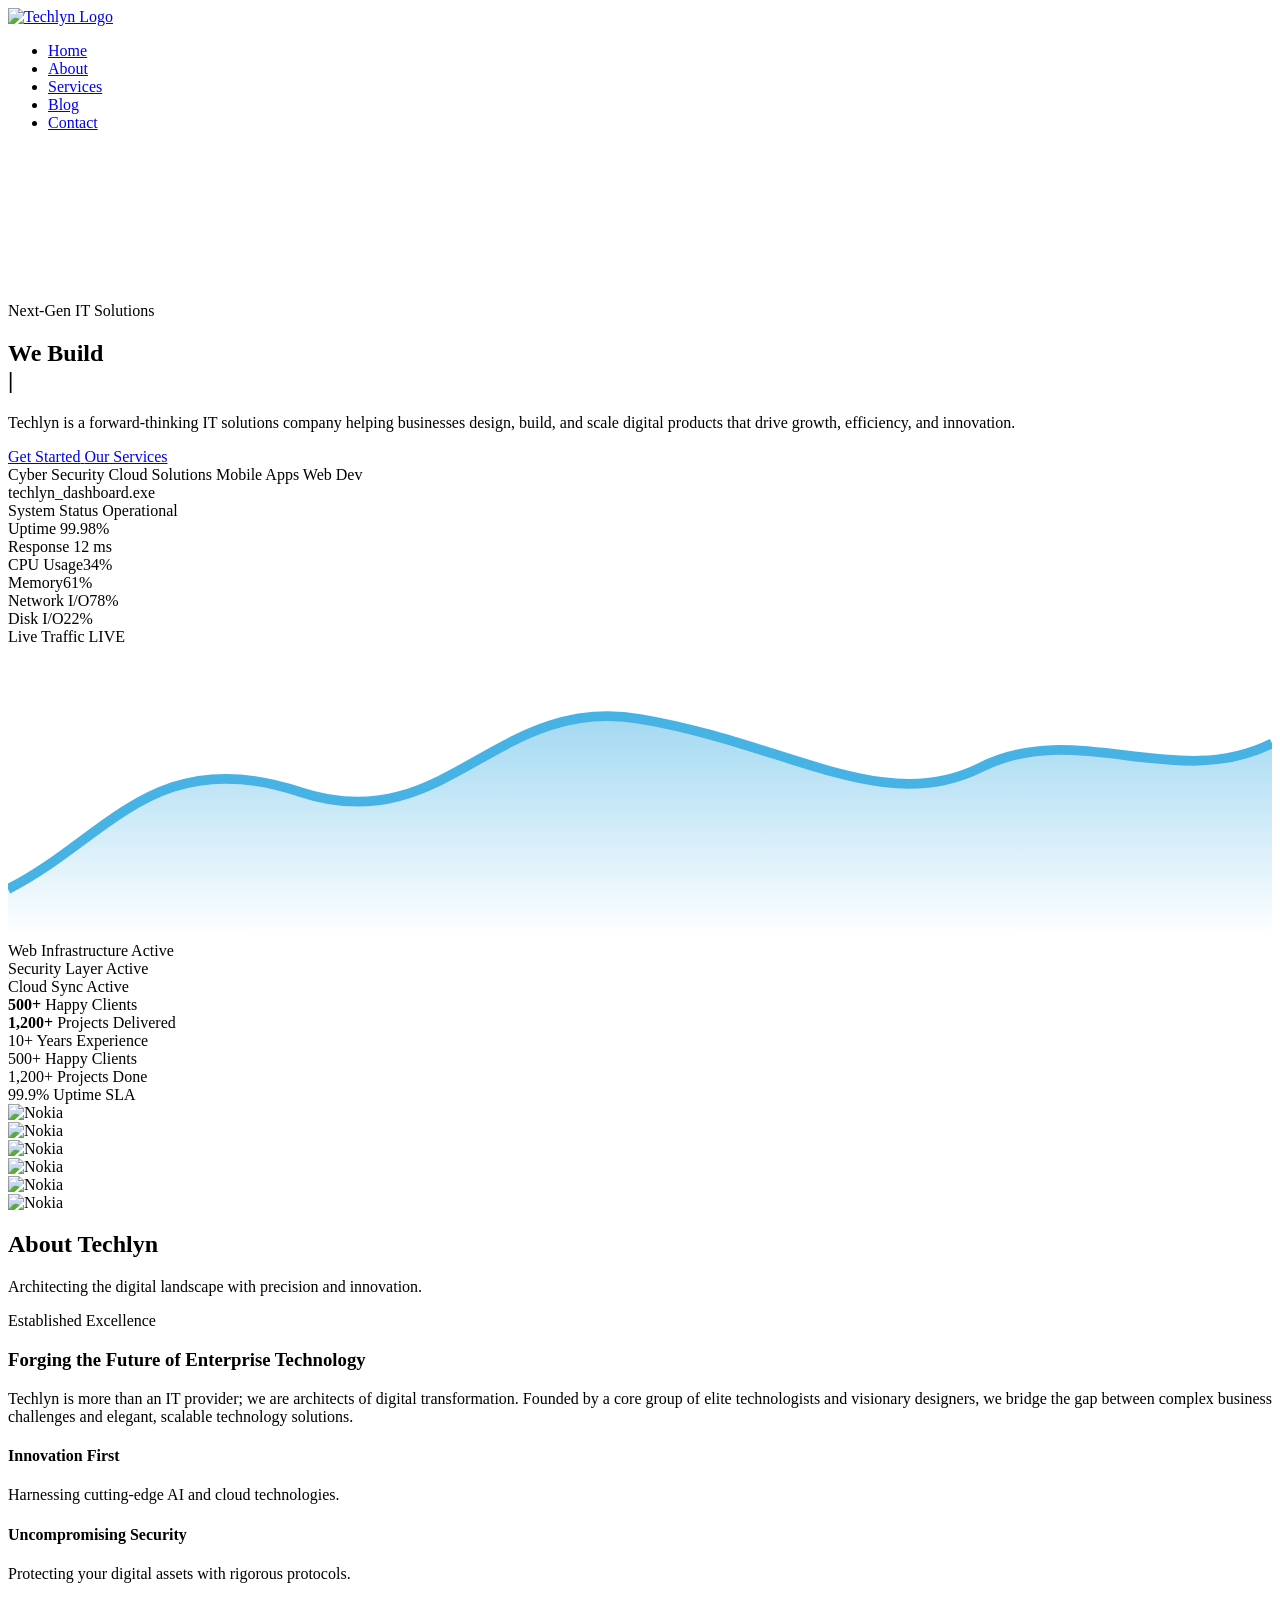
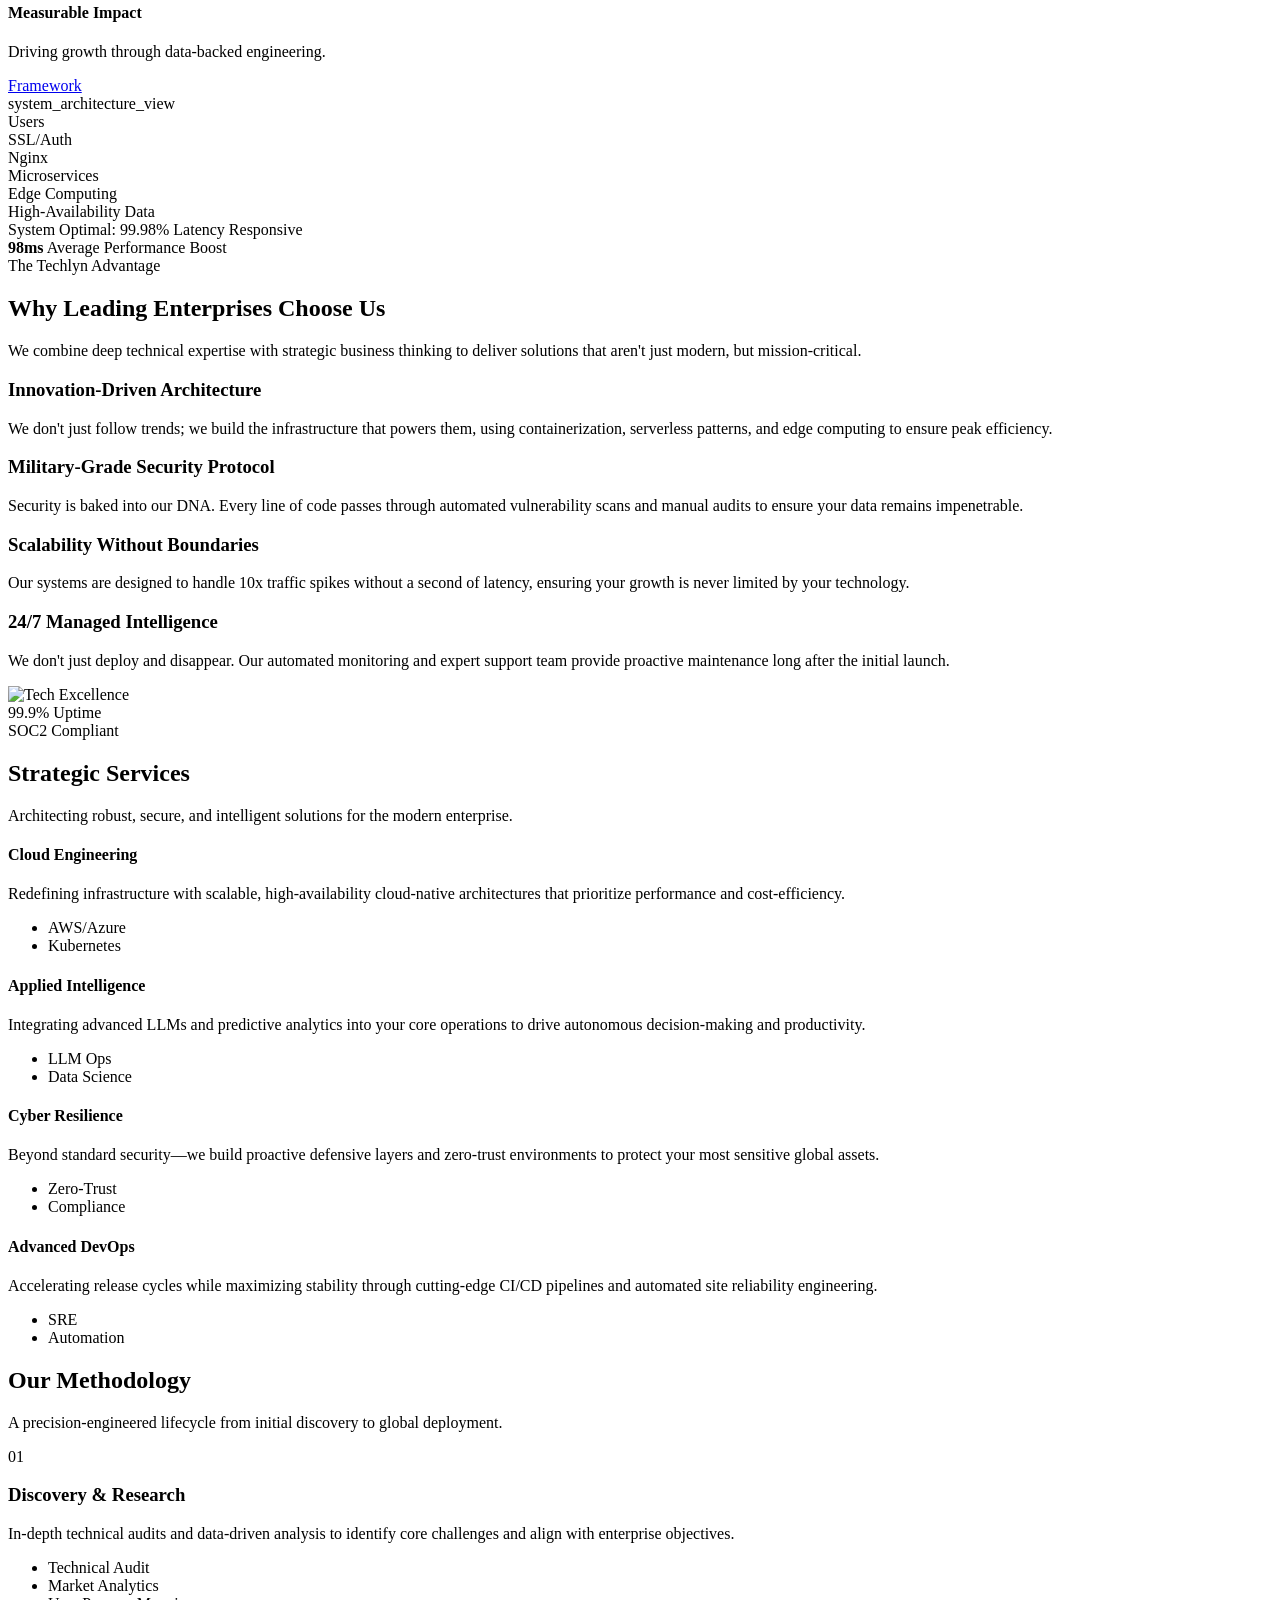
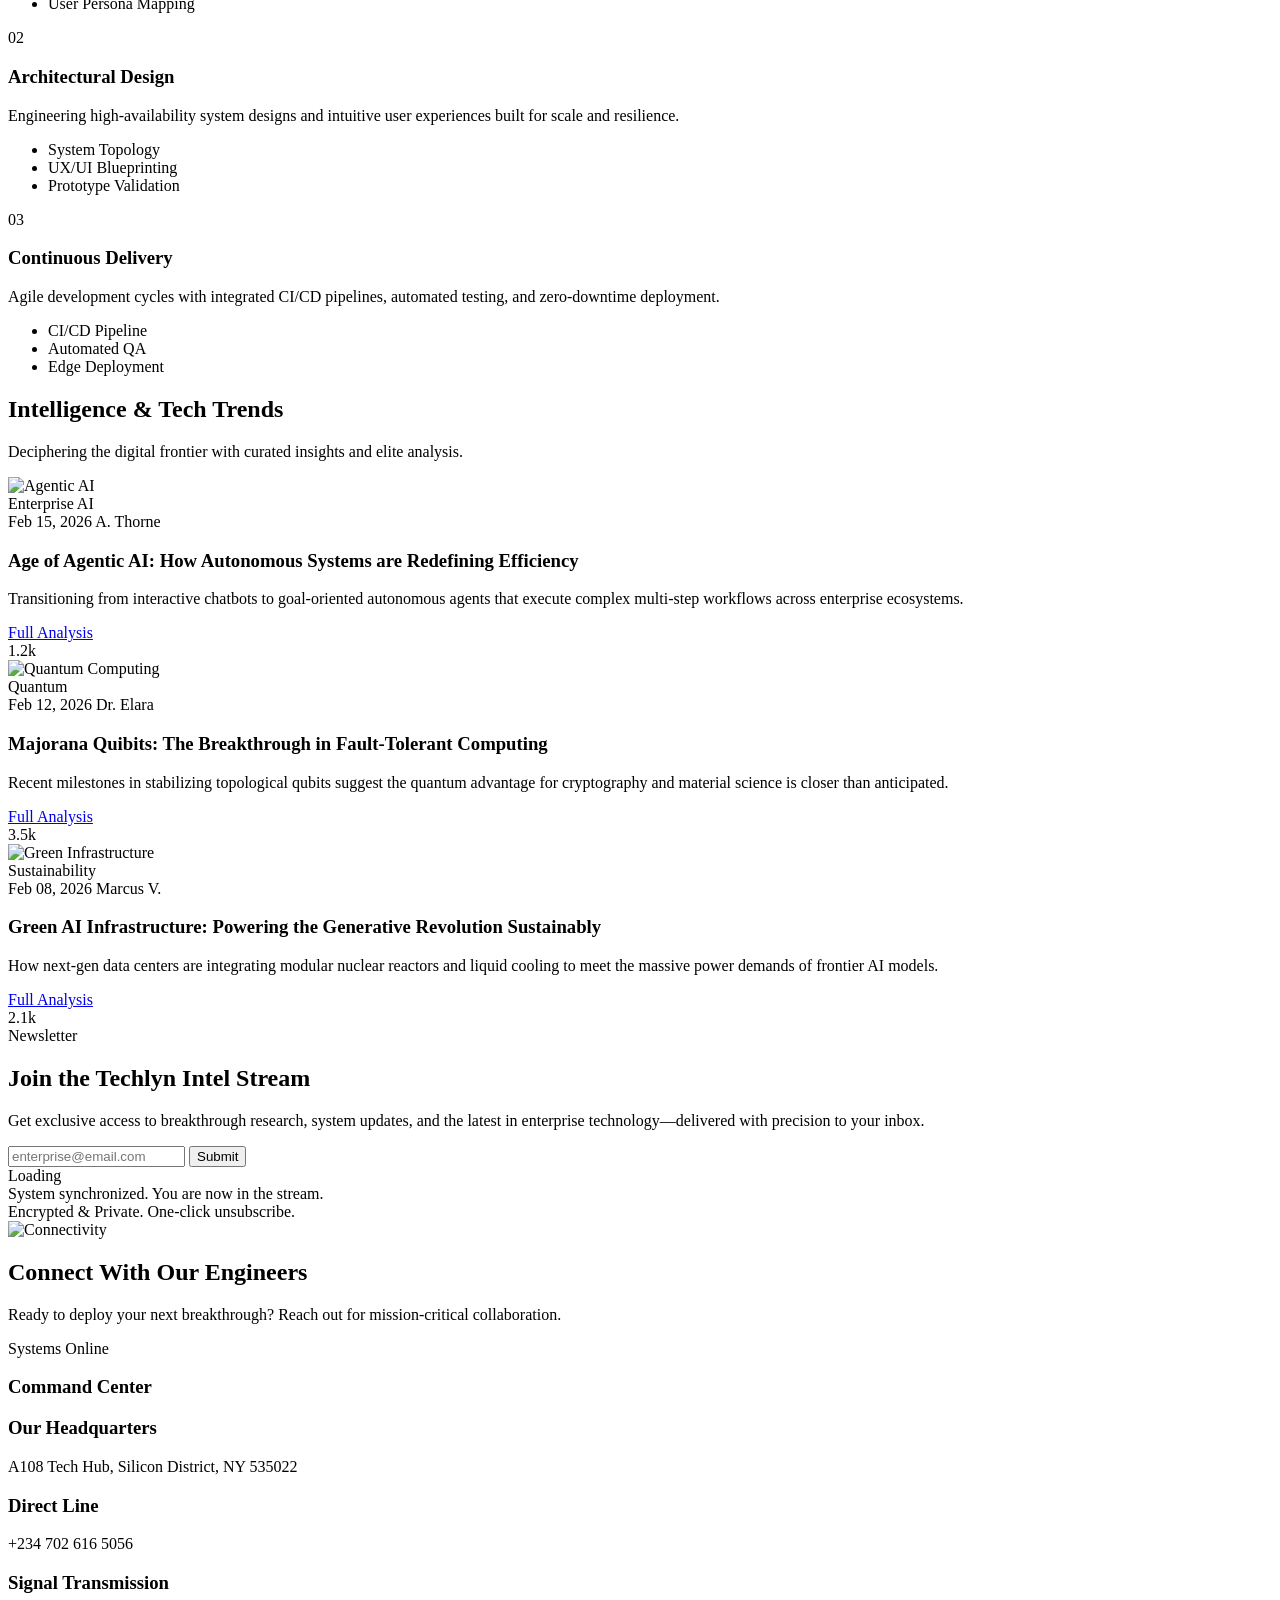
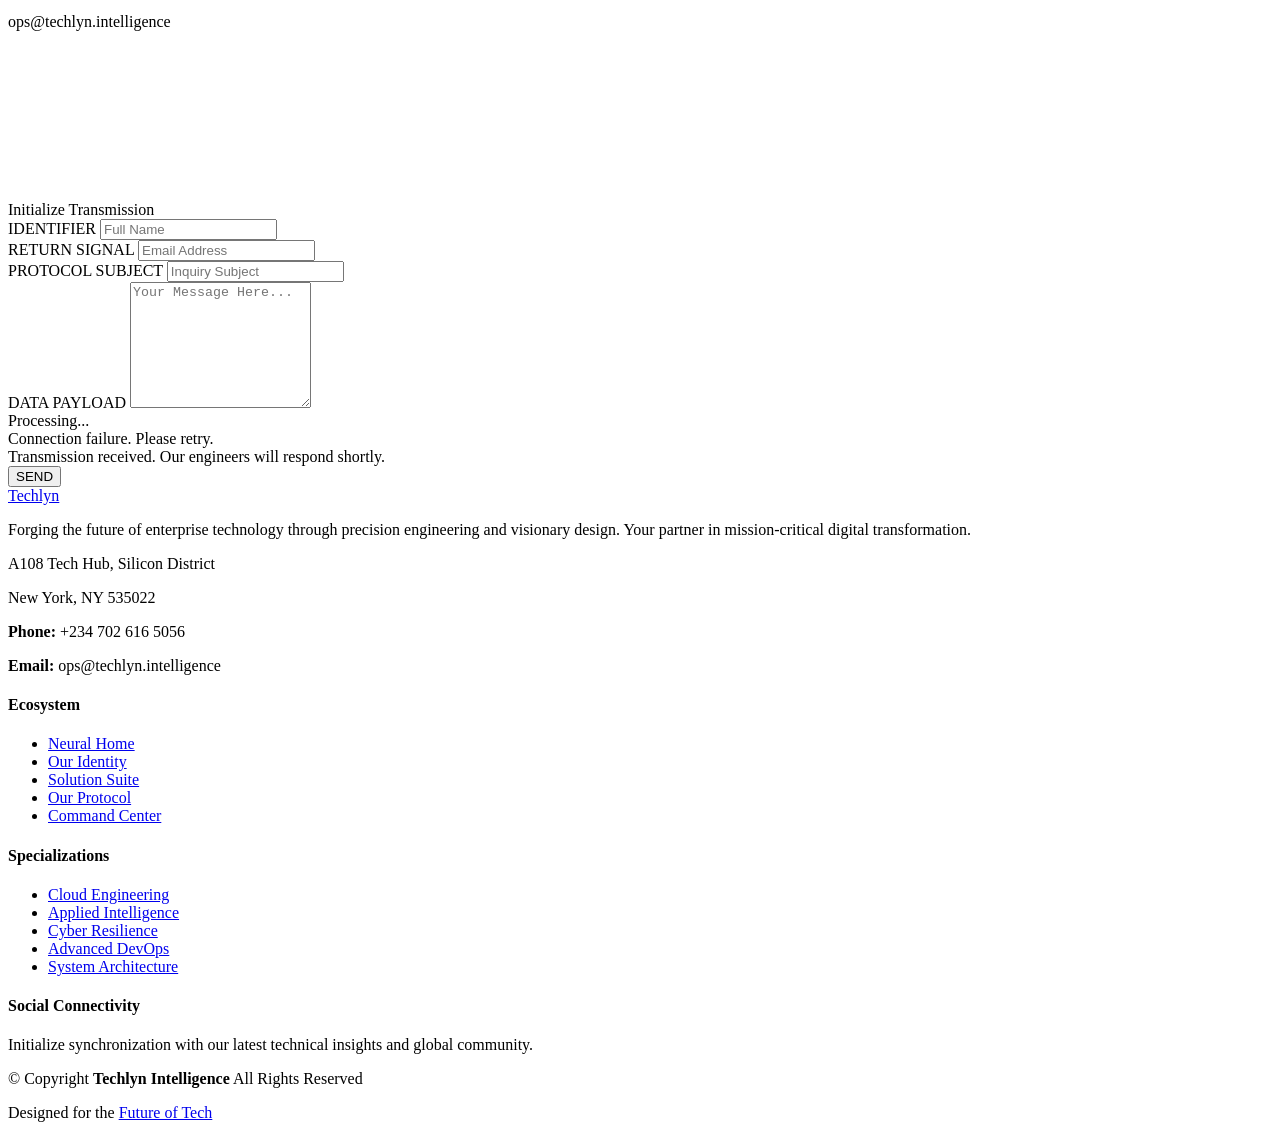
==== index.html @ ab32cde8 "Add files via upload" ====
﻿<!DOCTYPE html>
<html lang="en">

<head>
  <meta charset="utf-8">
  <meta content="width=device-width, initial-scale=1.0" name="viewport">
  <title>Techlyn - Strategic Enterprise Intelligence</title>
  <meta name="description"
    content="Precision technical solutions and digital transformation for mission-critical enterprise environments.">
  <meta name="keywords" content="Enterprise Tech, AI, Cloud Infrastructure, Techlyn Intelligence">

  <!-- Favicons -->
  <link href="assets/img/techlyn logo.png" rel="icon">
  <link href="assets/img/techlyn logo.png" rel="apple-touch-icon">

  <!-- Fonts -->
  <link href="https://fonts.googleapis.com" rel="preconnect">
  <link href="https://fonts.gstatic.com" rel="preconnect" crossorigin>
  <link
    href="https://fonts.googleapis.com/css2?family=Open+Sans:ital,wght@0,300;0,400;0,500;0,600;0,700;0,800;1,300;1,400;1,500;1,600;1,700;1,800&family=Poppins:ital,wght@0,100;0,200;0,300;0,400;0,500;0,600;0,700;0,800;0,900;1,100;1,200;1,300;1,400;1,500;1,600;1,700;1,800;1,900&family=Jost:ital,wght@0,100;0,200;0,300;0,400;0,500;0,600;0,700;0,800;0,900;1,100;1,200;1,300;1,400;1,500;1,600;1,700;1,800;1,900&display=swap"
    rel="stylesheet">

  <!-- Vendor CSS Files -->
  <link href="assets/vendor/bootstrap/css/bootstrap.min.css" rel="stylesheet">
  <link href="assets/vendor/bootstrap-icons/bootstrap-icons.css" rel="stylesheet">
  <link href="assets/vendor/aos/aos.css" rel="stylesheet">
  <link href="assets/vendor/glightbox/css/glightbox.min.css" rel="stylesheet">
  <link href="assets/vendor/swiper/swiper-bundle.min.css" rel="stylesheet">

  <!-- Main CSS File -->
  <link href="assets/css/main.css" rel="stylesheet">

  <!-- =======================================================
  * Template Name: Arsha
  * Template URL: https://bootstrapmade.com/arsha-free-bootstrap-html-template-corporate/
  * Updated: Feb 22 2025 with Bootstrap v5.3.3
  * Author: BootstrapMade.com
  * License: https://bootstrapmade.com/license/
  ======================================================== -->
</head>

<body class="index-page">

  <header id="header" class="header d-flex align-items-center fixed-top">
    <div class="container-fluid container-xl position-relative d-flex align-items-center">

      <a href="index.html" class="logo d-flex align-items-center me-auto">
        <img src="assets/img/techlyn.png" alt="Techlyn Logo">
      </a>

      <nav id="navmenu" class="navmenu">
        <ul>
          <li><a href="#hero" class="active">Home</a></li>
          <li><a href="#about">About</a></li>
          <li><a href="#services">Services</a></li>
          <li><a href="blog.html">Blog</a></li>
          <li><a href="#contact">Contact</a></li>
        </ul>
      </nav>
      <i class="mobile-nav-toggle d-xl-none bi bi-list"></i>

    </div>
  </header>

  <main class="main">

    <!-- Hero Section -->
    <section id="hero" class="hero section dark-background">

      <!-- Animated particle canvas background -->
      <canvas id="hero-canvas"></canvas>

      <!-- Glowing grid overlay -->
      <div class="hero-grid-overlay"></div>

      <div class="container hero-container">
        <div class="row align-items-center gy-5">

          <!-- Left: Text content -->
          <div class="col-lg-6 order-2 order-lg-1 hero-text-col" data-aos="fade-right" data-aos-delay="100">

            <!-- Eyebrow badge -->
            <div class="hero-eyebrow" data-aos="fade-down" data-aos-delay="200">
              <span class="eyebrow-dot"></span>
              <span>Next-Gen IT Solutions</span>
            </div>

            <!-- Main headline with typed text -->
            <h1 class="hero-headline">
              We Build<br>
              <span class="hero-typed-wrapper">
                <span id="hero-typed"></span><span class="hero-cursor">|</span>
              </span>
            </h1>

            <p class="hero-desc">Techlyn is a forward-thinking IT solutions company helping businesses design, build,
              and scale digital products that drive growth, efficiency, and innovation.</p>

            <!-- CTA Buttons -->
            <div class="hero-cta-group" data-aos="fade-up" data-aos-delay="400">
              <a href="#contact" class="hero-btn-primary">
                <span>Get Started</span>
                <i class="bi bi-arrow-right-circle-fill"></i>
              </a>
              <a href="#services" class="hero-btn-secondary">
                <i class="bi bi-grid-3x3-gap-fill"></i>
                <span>Our Services</span>
              </a>
            </div>

            <!-- Floating tech pills -->
            <div class="hero-pills" data-aos="fade-up" data-aos-delay="500">
              <span class="hero-pill"><i class="bi bi-shield-check"></i> Cyber Security</span>
              <span class="hero-pill"><i class="bi bi-cloud-arrow-up"></i> Cloud Solutions</span>
              <span class="hero-pill"><i class="bi bi-phone"></i> Mobile Apps</span>
              <span class="hero-pill"><i class="bi bi-code-slash"></i> Web Dev</span>
            </div>
          </div>

          <!-- Right: Tech dashboard visual -->
          <div class="col-lg-6 order-1 order-lg-2 hero-visual-col" data-aos="fade-left" data-aos-delay="300">
            <div class="hero-dashboard">

              <!-- Top bar -->
              <div class="hd-titlebar">
                <span class="hd-dot hd-dot-red"></span>
                <span class="hd-dot hd-dot-yellow"></span>
                <span class="hd-dot hd-dot-green-dot"></span>
                <span class="hd-bar-title">techlyn_dashboard.exe</span>
              </div>

              <!-- Uptime / status row -->
              <div class="hd-status-row">
                <div class="hd-status-item">
                  <span class="hd-status-label">System Status</span>
                  <span class="hd-status-value hd-green"><i class="bi bi-circle-fill"></i> Operational</span>
                </div>
                <div class="hd-status-item">
                  <span class="hd-status-label">Uptime</span>
                  <span class="hd-status-value">99.98%</span>
                </div>
                <div class="hd-status-item">
                  <span class="hd-status-label">Response</span>
                  <span class="hd-status-value">12 ms</span>
                </div>
              </div>

              <!-- Metric bars -->
              <div class="hd-metrics">
                <div class="hd-metric">
                  <div class="hd-metric-head">
                    <span>CPU Usage</span><span class="hd-metric-val">34%</span>
                  </div>
                  <div class="hd-bar">
                    <div class="hd-bar-fill" style="width:34%; background: linear-gradient(90deg,#47b2e4,#00e5ff);">
                    </div>
                  </div>
                </div>
                <div class="hd-metric">
                  <div class="hd-metric-head">
                    <span>Memory</span><span class="hd-metric-val">61%</span>
                  </div>
                  <div class="hd-bar">
                    <div class="hd-bar-fill" style="width:61%; background: linear-gradient(90deg,#7c4dff,#47b2e4);">
                    </div>
                  </div>
                </div>
                <div class="hd-metric">
                  <div class="hd-metric-head">
                    <span>Network I/O</span><span class="hd-metric-val">78%</span>
                  </div>
                  <div class="hd-bar">
                    <div class="hd-bar-fill" style="width:78%; background: linear-gradient(90deg,#00c9a7,#47b2e4);">
                    </div>
                  </div>
                </div>
                <div class="hd-metric">
                  <div class="hd-metric-head">
                    <span>Disk I/O</span><span class="hd-metric-val">22%</span>
                  </div>
                  <div class="hd-bar">
                    <div class="hd-bar-fill" style="width:22%; background: linear-gradient(90deg,#ffb300,#ff6f00);">
                    </div>
                  </div>
                </div>
              </div>

              <!-- Mini sparkline chart area -->
              <div class="hd-chart-area">
                <div class="hd-chart-label">Live Traffic <span class="hd-chart-badge">LIVE</span></div>
                <svg class="hd-sparkline" viewBox="0 0 260 60" preserveAspectRatio="none">
                  <defs>
                    <linearGradient id="sg" x1="0" y1="0" x2="0" y2="1">
                      <stop offset="0%" stop-color="#47b2e4" stop-opacity="0.5" />
                      <stop offset="100%" stop-color="#47b2e4" stop-opacity="0" />
                    </linearGradient>
                  </defs>
                  <path
                    d="M0,50 C20,40 30,20 60,30 C90,40 100,10 130,15 C160,20 180,35 200,25 C220,15 240,30 260,20 L260,60 L0,60 Z"
                    fill="url(#sg)" />
                  <path d="M0,50 C20,40 30,20 60,30 C90,40 100,10 130,15 C160,20 180,35 200,25 C220,15 240,30 260,20"
                    fill="none" stroke="#47b2e4" stroke-width="2" />
                </svg>
              </div>

              <!-- Active services list -->
              <div class="hd-services-list">
                <div class="hd-service-item">
                  <span class="hd-svc-dot" style="background:#47b2e4;"></span>
                  <span class="hd-svc-name">Web Infrastructure</span>
                  <span class="hd-svc-status hd-green">Active</span>
                </div>
                <div class="hd-service-item">
                  <span class="hd-svc-dot" style="background:#7c4dff;"></span>
                  <span class="hd-svc-name">Security Layer</span>
                  <span class="hd-svc-status hd-green">Active</span>
                </div>
                <div class="hd-service-item">
                  <span class="hd-svc-dot" style="background:#00c9a7;"></span>
                  <span class="hd-svc-name">Cloud Sync</span>
                  <span class="hd-svc-status hd-green">Active</span>
                </div>
              </div>

              <!-- Glow accent -->
              <div class="hd-glow"></div>
            </div>

            <!-- Floating badge: clients -->
            <div class="hero-float-badge hero-float-badge-1" data-aos="zoom-in" data-aos-delay="600">
              <i class="bi bi-people-fill"></i>
              <div>
                <strong>500+</strong>
                <span>Happy Clients</span>
              </div>
            </div>

            <!-- Floating badge: projects -->
            <div class="hero-float-badge hero-float-badge-2" data-aos="zoom-in" data-aos-delay="700">
              <i class="bi bi-rocket-takeoff-fill"></i>
              <div>
                <strong>1,200+</strong>
                <span>Projects Delivered</span>
              </div>
            </div>
          </div>
        </div>

        <!-- Bottom stats bar -->
        <div class="hero-stats-bar" data-aos="fade-up" data-aos-delay="600">
          <div class="hero-stat">
            <span class="hero-stat-num">10+</span>
            <span class="hero-stat-label">Years Experience</span>
          </div>
          <div class="hero-stat-divider"></div>
          <div class="hero-stat">
            <span class="hero-stat-num">500+</span>
            <span class="hero-stat-label">Happy Clients</span>
          </div>
          <div class="hero-stat-divider"></div>
          <div class="hero-stat">
            <span class="hero-stat-num">1,200+</span>
            <span class="hero-stat-label">Projects Done</span>
          </div>
          <div class="hero-stat-divider"></div>
          <div class="hero-stat">
            <span class="hero-stat-num">99.9%</span>
            <span class="hero-stat-label">Uptime SLA</span>
          </div>
        </div>
      </div>

    </section><!-- /Hero Section -->

    <!-- Clients Section -->
    <section id="clients" class="clients section dark-background">

      <div class="container" data-aos="zoom-in">

        <div class="swiper init-swiper">
          <script type="application/json" class="swiper-config">
            {
              "loop": true,
              "speed": 600,
              "autoplay": {
                "delay": 3000
              },
              "slidesPerView": "auto",
              "breakpoints": {
                "320": {
                  "slidesPerView": 2,
                  "spaceBetween": 40
                },
                "480": {
                  "slidesPerView": 3,
                  "spaceBetween": 60
                },
                "640": {
                  "slidesPerView": 4,
                  "spaceBetween": 80
                },
                "992": {
                  "slidesPerView": 5,
                  "spaceBetween": 100
                },
                "1200": {
                  "slidesPerView": 6,
                  "spaceBetween": 120
                }
              }
            }
          </script>
          <div class="swiper-wrapper align-items-center">
            <div class="swiper-slide"><img src="assets/img/clients/clients-1.webp" class="img-fluid" alt="Nokia"></div>
            <div class="swiper-slide"><img src="assets/img/clients/clients-2.webp" class="img-fluid" alt="Nokia"></div>
            <div class="swiper-slide"><img src="assets/img/clients/clients-3.webp" class="img-fluid" alt="Nokia"></div>
            <div class="swiper-slide"><img src="assets/img/clients/clients-4.webp" class="img-fluid" alt="Nokia"></div>
            <div class="swiper-slide"><img src="assets/img/clients/clients-5.webp" class="img-fluid" alt="Nokia"></div>
            <div class="swiper-slide"><img src="assets/img/clients/clients-6.webp" class="img-fluid" alt="Nokia"></div>
          </div>
        </div>

      </div>

    </section><!-- /Clients Section -->

    <!-- About Section -->
    <section id="about" class="about section dark-background">

      <!-- Artistic background elements -->
      <div class="about-bg-orb"></div>

      <!-- Section Title -->
      <div class="container section-title" data-aos="fade-up">
        <h2>About Techlyn</h2>
        <p>Architecting the digital landscape with precision and innovation.</p>
      </div><!-- End Section Title -->

      <div class="container">

        <div class="row align-items-center gy-5">

          <!-- Left: Identity Content -->
          <div class="col-lg-6 identity-content" data-aos="fade-right" data-aos-delay="100">
            <div class="identity-badge">
              <i class="bi bi-shield-shaded"></i>
              <span>Established Excellence</span>
            </div>
            <h3 class="identity-headline">Forging the Future of <span class="text-accent">Enterprise Technology</span>
            </h3>
            <p class="identity-desc">
              Techlyn is more than an IT provider; we are architects of digital transformation. Founded by a core group
              of elite technologists and visionary designers, we bridge the gap between complex business challenges and
              elegant, scalable technology solutions.
            </p>

            <div class="values-grid">
              <div class="value-item">
                <div class="value-icon"><i class="bi bi-cpu-fill"></i></div>
                <div>
                  <h4>Innovation First</h4>
                  <p>Harnessing cutting-edge AI and cloud technologies.</p>
                </div>
              </div>
              <div class="value-item">
                <div class="value-icon"><i class="bi bi-safe2-fill"></i></div>
                <div>
                  <h4>Uncompromising Security</h4>
                  <p>Protecting your digital assets with rigorous protocols.</p>
                </div>
              </div>
              <div class="value-item">
                <div class="value-icon"><i class="bi bi-graph-up-arrow"></i></div>
                <div>
                  <h4>Measurable Impact</h4>
                  <p>Driving growth through data-backed engineering.</p>
                </div>
              </div>
            </div>

            <div class="about-actions">
              <a href="#contact" class="btn-about-primary">Framework <i class="bi bi-arrow-right"></i></a>
            </div>
          </div>

          <!-- Right: Visual Architecture -->
          <div class="col-lg-6 about-visual-col" data-aos="fade-left" data-aos-delay="200">
            <div class="tech-stack-card">
              <div class="card-header">
                <span class="header-dot"></span>
                <span>system_architecture_view</span>
              </div>
              <div class="architecture-grid">
                <!-- Row 1: Users/Entry -->
                <div class="arch-layer">
                  <div class="arch-node" title="Global Users"><i class="bi bi-people"></i><span>Users</span></div>
                  <div class="arch-connector-v"></div>
                </div>
                <!-- Row 2: Security/Load Balance -->
                <div class="arch-layer arch-flex">
                  <div class="arch-node accent" title="Security Layer"><i class="bi bi-lock"></i><span>SSL/Auth</span>
                  </div>
                  <div class="arch-connector-h"></div>
                  <div class="arch-node accent" title="Load Balancer"><i class="bi bi-H-circle"></i><span>Nginx</span>
                  </div>
                </div>
                <div class="arch-connector-v"></div>
                <!-- Row 3: Logic/App -->
                <div class="arch-layer arch-flex">
                  <div class="arch-node highlight" title="Core API"><i
                      class="bi bi-braces"></i><span>Microservices</span></div>
                  <div class="arch-connector-h"></div>
                  <div class="arch-node highlight" title="Cloud Logic"><i class="bi bi-cloud-check"></i><span>Edge
                      Computing</span></div>
                </div>
                <div class="arch-connector-v"></div>
                <!-- Row 4: Data -->
                <div class="arch-layer">
                  <div class="arch-node dim" title="Data Store"><i class="bi bi-database"></i><span>High-Availability
                      Data</span></div>
                </div>
              </div>
              <div class="card-footer">
                <span class="status-dot"></span> System Optimal: 99.98% Latency Responsive
              </div>
            </div>

            <!-- Floating stats badge -->
            <div class="about-floating-card" data-aos="zoom-in" data-aos-delay="400">
              <div class="floating-icon"><i class="bi bi-lightning-charge"></i></div>
              <div class="floating-text">
                <strong>98ms</strong>
                <span>Average Performance Boost</span>
              </div>
            </div>
          </div>

        </div>

      </div>

    </section><!-- /About Section -->

    <!-- Why Us Section -->
    <section id="why-us" class="why-us section dark-background">

      <div class="container">

        <div class="row gy-5 align-items-center">

          <div class="col-lg-7 d-flex flex-column justify-content-center" data-aos="fade-right" data-aos-delay="100">

            <div class="why-us-content">
              <div class="why-us-eyebrow">
                <span class="badge-dot"></span>
                <span>The Techlyn Advantage</span>
              </div>
              <h2 class="why-us-title">Why Leading Enterprises <span class="text-accent">Choose Us</span></h2>
              <p class="why-us-desc">
                We combine deep technical expertise with strategic business thinking to deliver solutions that aren't
                just modern, but mission-critical.
              </p>
            </div>

            <div class="faq-container" data-aos="fade-up" data-aos-delay="200">

              <div class="faq-item faq-active">
                <div class="faq-head">
                  <div class="faq-icon-box"><i class="bi bi-rocket-takeoff"></i></div>
                  <h3>Innovation-Driven Architecture</h3>
                  <i class="faq-toggle bi bi-chevron-down"></i>
                </div>
                <div class="faq-content">
                  <p>We don't just follow trends; we build the infrastructure that powers them, using containerization,
                    serverless patterns, and edge computing to ensure peak efficiency.</p>
                </div>
              </div><!-- End faq item-->

              <div class="faq-item">
                <div class="faq-head">
                  <div class="faq-icon-box"><i class="bi bi-shield-lock"></i></div>
                  <h3>Military-Grade Security Protocol</h3>
                  <i class="faq-toggle bi bi-chevron-down"></i>
                </div>
                <div class="faq-content">
                  <p>Security is baked into our DNA. Every line of code passes through automated vulnerability scans and
                    manual audits to ensure your data remains impenetrable.</p>
                </div>
              </div><!-- End faq item-->

              <div class="faq-item">
                <div class="faq-head">
                  <div class="faq-icon-box"><i class="bi bi-graph-up"></i></div>
                  <h3>Scalability Without Boundaries</h3>
                  <i class="faq-toggle bi bi-chevron-down"></i>
                </div>
                <div class="faq-content">
                  <p>Our systems are designed to handle 10x traffic spikes without a second of latency, ensuring your
                    growth is never limited by your technology.</p>
                </div>
              </div><!-- End faq item-->

              <div class="faq-item">
                <div class="faq-head">
                  <div class="faq-icon-box"><i class="bi bi-headset"></i></div>
                  <h3>24/7 Managed Intelligence</h3>
                  <i class="faq-toggle bi bi-chevron-down"></i>
                </div>
                <div class="faq-content">
                  <p>We don't just deploy and disappear. Our automated monitoring and expert support team provide
                    proactive maintenance long after the initial launch.</p>
                </div>
              </div><!-- End faq item-->

            </div>

          </div>

          <div class="col-lg-5" data-aos="fade-left" data-aos-delay="300">
            <div class="why-us-visual">
              <!-- Geometric technical decoration -->
              <div class="visual-orb"></div>
              <div class="visual-card-main">
                <img src="assets/img/why-us.png" class="img-fluid" alt="Tech Excellence">
                <div class="visual-overlay"></div>
              </div>

              <!-- Floating technical callouts -->
              <div class="tech-callout tc-1">
                <i class="bi bi-check-lg"></i>
                <span>99.9% Uptime</span>
              </div>
              <div class="tech-callout tc-2">
                <i class="bi bi-shield-check"></i>
                <span>SOC2 Compliant</span>
              </div>
            </div>
          </div>

        </div>

      </div>

    </section><!-- /Why Us Section -->

    <!-- Services Section -->
    <section id="services" class="services section dark-background">

      <!-- Artistic background detail -->
      <div class="services-glow-top"></div>

      <!-- Section Title -->
      <div class="container section-title" data-aos="fade-up">
        <h2>Strategic Services</h2>
        <p>Architecting robust, secure, and intelligent solutions for the modern enterprise.</p>
      </div><!-- End Section Title -->

      <div class="container">

        <div class="row gy-4">

          <div class="col-xl-3 col-md-6" data-aos="fade-up" data-aos-delay="100">
            <div class="service-item">
              <div class="service-icon">
                <i class="bi bi-cloud-check-fill"></i>
                <div class="icon-pulse"></div>
              </div>
              <h4>Cloud Engineering</h4>
              <p>Redefining infrastructure with scalable, high-availability cloud-native architectures that prioritize
                performance and cost-efficiency.</p>
              <ul class="service-tags">
                <li>AWS/Azure</li>
                <li>Kubernetes</li>
              </ul>
            </div>
          </div><!-- End Service Item -->

          <div class="col-xl-3 col-md-6" data-aos="fade-up" data-aos-delay="200">
            <div class="service-item">
              <div class="service-icon">
                <i class="bi bi-gpu-card"></i>
                <div class="icon-pulse"></div>
              </div>
              <h4>Applied Intelligence</h4>
              <p>Integrating advanced LLMs and predictive analytics into your core operations to drive autonomous
                decision-making and productivity.</p>
              <ul class="service-tags">
                <li>LLM Ops</li>
                <li>Data Science</li>
              </ul>
            </div>
          </div><!-- End Service Item -->

          <div class="col-xl-3 col-md-6" data-aos="fade-up" data-aos-delay="300">
            <div class="service-item">
              <div class="service-icon">
                <i class="bi bi-shield-lock-fill"></i>
                <div class="icon-pulse"></div>
              </div>
              <h4>Cyber Resilience</h4>
              <p>Beyond standard security—we build proactive defensive layers and zero-trust environments to protect
                your most sensitive global assets.</p>
              <ul class="service-tags">
                <li>Zero-Trust</li>
                <li>Compliance</li>
              </ul>
            </div>
          </div><!-- End Service Item -->

          <div class="col-xl-3 col-md-6" data-aos="fade-up" data-aos-delay="400">
            <div class="service-item">
              <div class="service-icon">
                <i class="bi bi-infinity"></i>
                <div class="icon-pulse"></div>
              </div>
              <h4>Advanced DevOps</h4>
              <p>Accelerating release cycles while maximizing stability through cutting-edge CI/CD pipelines and
                automated site reliability engineering.</p>
              <ul class="service-tags">
                <li>SRE</li>
                <li>Automation</li>
              </ul>
            </div>
          </div><!-- End Service Item -->

        </div>

      </div>

    </section><!-- /Services Section -->

    <!-- Work Process Section -->
    <section id="work-process" class="work-process section dark-background">

      <!-- Digital circuit background overlay -->
      <div class="process-circuit-overlay"></div>

      <!-- Section Title -->
      <div class="container section-title" data-aos="fade-up">
        <h2>Our Methodology</h2>
        <p>A precision-engineered lifecycle from initial discovery to global deployment.</p>
      </div><!-- End Section Title -->

      <div class="container">

        <div class="process-roadmap">
          <div class="row gy-5">

            <!-- Step 1 -->
            <div class="col-lg-4" data-aos="fade-up" data-aos-delay="100">
              <div class="process-step">
                <div class="step-line"></div>
                <div class="step-indicator">
                  <div class="pulse-ring"></div>
                  <span class="step-num">01</span>
                </div>
                <div class="step-card">
                  <div class="card-glow"></div>
                  <div class="step-header">
                    <i class="bi bi-search"></i>
                    <h3>Discovery & Research</h3>
                  </div>
                  <p>In-depth technical audits and data-driven analysis to identify core challenges and align with
                    enterprise objectives.</p>
                  <ul class="step-features">
                    <li><i class="bi bi-cpu"></i> Technical Audit</li>
                    <li><i class="bi bi-graph-up"></i> Market Analytics</li>
                    <li><i class="bi bi-person-bounding-box"></i> User Persona Mapping</li>
                  </ul>
                </div>
              </div>
            </div>

            <!-- Step 2 -->
            <div class="col-lg-4" data-aos="fade-up" data-aos-delay="200">
              <div class="process-step">
                <div class="step-line"></div>
                <div class="step-indicator">
                  <div class="pulse-ring"></div>
                  <span class="step-num">02</span>
                </div>
                <div class="step-card highlight">
                  <div class="card-glow"></div>
                  <div class="step-header">
                    <i class="bi bi-toggles2"></i>
                    <h3>Architectural Design</h3>
                  </div>
                  <p>Engineering high-availability system designs and intuitive user experiences built for scale and
                    resilience.</p>
                  <ul class="step-features">
                    <li><i class="bi bi-diagram-3"></i> System Topology</li>
                    <li><i class="bi bi-palette"></i> UX/UI Blueprinting</li>
                    <li><i class="bi bi-code-square"></i> Prototype Validation</li>
                  </ul>
                </div>
              </div>
            </div>

            <!-- Step 3 -->
            <div class="col-lg-4" data-aos="fade-up" data-aos-delay="300">
              <div class="process-step">
                <div class="step-indicator">
                  <div class="pulse-ring"></div>
                  <span class="step-num">03</span>
                </div>
                <div class="step-card">
                  <div class="card-glow"></div>
                  <div class="step-header">
                    <i class="bi bi-rocket-takeoff"></i>
                    <h3>Continuous Delivery</h3>
                  </div>
                  <p>Agile development cycles with integrated CI/CD pipelines, automated testing, and zero-downtime
                    deployment.</p>
                  <ul class="step-features">
                    <li><i class="bi bi-infinity"></i> CI/CD Pipeline</li>
                    <li><i class="bi bi-shield-check"></i> Automated QA</li>
                    <li><i class="bi bi-cloud-arrow-up"></i> Edge Deployment</li>
                  </ul>
                </div>
              </div>
            </div>

          </div>
        </div>

      </div>

    </section><!-- /Work Process Section -->


    <!-- Pricing Section -->
    <!-- <section id="pricing" class="pricing section light-background">

      <!- Section Title 
      <div class="container section-title" data-aos="fade-up">
        <h2>Pricing</h2>
        <p>Necessitatibus eius consequatur ex aliquid fuga eum quidem sint consectetur velit</p>
      </div> End Section Title -

      <div class="container">

        <div class="row gy-4">

          <div class="col-lg-4" data-aos="zoom-in" data-aos-delay="100">
            <div class="pricing-item">
              <h3>Free Plan</h3>
              <h4><sup>$</sup>0<span> / month</span></h4>
              <ul>
                <li><i class="bi bi-check"></i> <span>Quam adipiscing vitae proin</span></li>
                <li><i class="bi bi-check"></i> <span>Nec feugiat nisl pretium</span></li>
                <li><i class="bi bi-check"></i> <span>Nulla at volutpat diam uteera</span></li>
                <li class="na"><i class="bi bi-x"></i> <span>Pharetra massa massa ultricies</span></li>
                <li class="na"><i class="bi bi-x"></i> <span>Massa ultricies mi quis hendrerit</span></li>
              </ul>
              <a href="#" class="buy-btn">Buy Now</a>
            </div>
          </div> End Pricing Item --

          <div class="col-lg-4" data-aos="zoom-in" data-aos-delay="200">
            <div class="pricing-item featured">
              <h3>Business Plan</h3>
              <h4><sup>$</sup>29<span> / month</span></h4>
              <ul>
                <li><i class="bi bi-check"></i> <span>Quam adipiscing vitae proin</span></li>
                <li><i class="bi bi-check"></i> <span>Nec feugiat nisl pretium</span></li>
                <li><i class="bi bi-check"></i> <span>Nulla at volutpat diam uteera</span></li>
                <li><i class="bi bi-check"></i> <span>Pharetra massa massa ultricies</span></li>
                <li><i class="bi bi-check"></i> <span>Massa ultricies mi quis hendrerit</span></li>
              </ul>
              <a href="#" class="buy-btn">Buy Now</a>
            </div>
          </div> End Pricing Item 

          <div class="col-lg-4" data-aos="zoom-in" data-aos-delay="300">
            <div class="pricing-item">
              <h3>Developer Plan</h3>
              <h4><sup>$</sup>49<span> / month</span></h4>
              <ul>
                <li><i class="bi bi-check"></i> <span>Quam adipiscing vitae proin</span></li>
                <li><i class="bi bi-check"></i> <span>Nec feugiat nisl pretium</span></li>
                <li><i class="bi bi-check"></i> <span>Nulla at volutpat diam uteera</span></li>
                <li><i class="bi bi-check"></i> <span>Pharetra massa massa ultricies</span></li>
                <li><i class="bi bi-check"></i> <span>Massa ultricies mi quis hendrerit</span></li>
              </ul>
              <a href="#" class="buy-btn">Buy Now</a>
            </div>
          </div><! End Pricing Item --

        </div>

      </div>

    </section> -->


    <!-- Recent Blog Posts Section -->
    <section id="recent-blog-posts" class="recent-blog-posts section dark-background">

      <!-- Background Accents -->
      <div class="blog-glow-1"></div>
      <div class="blog-glow-2"></div>

      <!-- Section Title -->
      <div class="container section-title" data-aos="fade-up">
        <h2>Intelligence & Tech Trends</h2>
        <p>Deciphering the digital frontier with curated insights and elite analysis.</p>
      </div><!-- End Section Title -->

      <div class="container">

        <div class="row gy-5">

          <!-- Blog Post 1 -->
          <div class="col-xl-4 col-md-6" data-aos="fade-up" data-aos-delay="100">
            <div class="post-item">
              <div class="post-img">
                <img src="assets/img/blog/blog-post-1.webp" class="img-fluid" alt="Agentic AI">
                <div class="post-category">Enterprise AI</div>
              </div>

              <div class="post-content">
                <div class="meta-top">
                  <span class="m-date"><i class="bi bi-calendar3"></i> Feb 15, 2026</span>
                  <span class="m-author"><i class="bi bi-person-circle"></i> A. Thorne</span>
                </div>

                <h3 class="post-title">Age of Agentic AI: How Autonomous Systems are Redefining Efficiency</h3>
                <p class="post-desc">Transitioning from interactive chatbots to goal-oriented autonomous agents that
                  execute complex multi-step workflows across enterprise ecosystems.</p>

                <div class="post-footer">
                  <a href="#" class="readmore"><span>Full Analysis</span><i class="bi bi-arrow-right"></i></a>
                  <div class="post-metrics">
                    <span><i class="bi bi-eye"></i> 1.2k</span>
                  </div>
                </div>
              </div>
            </div>
          </div><!-- End post item -->

          <!-- Blog Post 2 -->
          <div class="col-xl-4 col-md-6" data-aos="fade-up" data-aos-delay="200">
            <div class="post-item highlight-border">
              <div class="post-img">
                <img src="assets/img/blog/blog-post-2.webp" class="img-fluid" alt="Quantum Computing">
                <div class="post-category">Quantum</div>
              </div>

              <div class="post-content">
                <div class="meta-top">
                  <span class="m-date"><i class="bi bi-calendar3"></i> Feb 12, 2026</span>
                  <span class="m-author"><i class="bi bi-person-circle"></i> Dr. Elara</span>
                </div>

                <h3 class="post-title">Majorana Quibits: The Breakthrough in Fault-Tolerant Computing</h3>
                <p class="post-desc">Recent milestones in stabilizing topological qubits suggest the quantum advantage
                  for cryptography and material science is closer than anticipated.</p>

                <div class="post-footer">
                  <a href="#" class="readmore"><span>Full Analysis</span><i class="bi bi-arrow-right"></i></a>
                  <div class="post-metrics">
                    <span><i class="bi bi-eye"></i> 3.5k</span>
                  </div>
                </div>
              </div>
            </div>
          </div><!-- End post item -->

          <!-- Blog Post 3 -->
          <div class="col-xl-4 col-md-6" data-aos="fade-up" data-aos-delay="300">
            <div class="post-item">
              <div class="post-img">
                <img src="assets/img/blog/blog-post-3.webp" class="img-fluid" alt="Green Infrastructure">
                <div class="post-category">Sustainability</div>
              </div>

              <div class="post-content">
                <div class="meta-top">
                  <span class="m-date"><i class="bi bi-calendar3"></i> Feb 08, 2026</span>
                  <span class="m-author"><i class="bi bi-person-circle"></i> Marcus V.</span>
                </div>

                <h3 class="post-title">Green AI Infrastructure: Powering the Generative Revolution Sustainably</h3>
                <p class="post-desc">How next-gen data centers are integrating modular nuclear reactors and liquid
                  cooling to meet the massive power demands of frontier AI models.</p>

                <div class="post-footer">
                  <a href="#" class="readmore"><span>Full Analysis</span><i class="bi bi-arrow-right"></i></a>
                  <div class="post-metrics">
                    <span><i class="bi bi-eye"></i> 2.1k</span>
                  </div>
                </div>
              </div>
            </div>
          </div><!-- End post item -->

        </div>

      </div>

    </section><!-- /Recent Blog Posts Section -->


    <!-- Subscribe Section -->
    <section id="subscribe" class="subscribe section dark-background">

      <div class="container" data-aos="fade-up" data-aos-delay="100">
        <div class="subscribe-wrapper">
          <div class="row gy-5 align-items-center">

            <div class="col-lg-6">
              <div class="subscribe-content" data-aos="fade-right" data-aos-delay="200">
                <div class="subscribe-badge">
                  <i class="bi bi-envelope-paper-fill"></i>
                  <span>Newsletter</span>
                </div>
                <h2>Join the <span class="text-accent">Techlyn</span> Intel Stream</h2>
                <p>Get exclusive access to breakthrough research, system updates, and the latest in enterprise
                  technology—delivered with precision to your inbox.</p>

                <form action="forms/newsletter.php" method="post" class="php-email-form subscribe-form">
                  <div class="subscribe-form-group">
                    <input type="email" name="email" class="form-control" placeholder="enterprise@email.com" required>
                    <button type="submit" class="btn-subscribe">
                      <span>Submit</span>
                      <i class="bi bi-arrow-right-short"></i>
                    </button>
                  </div>
                  <div class="loading">Loading</div>
                  <div class="error-message"></div>
                  <div class="sent-message">System synchronized. You are now in the stream.</div>
                </form>

                <div class="subscribe-privacy">
                  <i class="bi bi-shield-check"></i>
                  <span>Encrypted & Private. One-click unsubscribe.</span>
                </div>
              </div>
            </div>

            <div class="col-lg-6">
              <div class="subscribe-visual" data-aos="fade-left" data-aos-delay="300">
                <div class="visual-bg-glow"></div>
                <div class="tech-graphic">
                  <img src="assets/img/cta/cta-1.webp" alt="Connectivity" class="img-fluid floating-img">
                  <!-- Decorative tech elements -->
                  <div class="tech-ring tr-1"></div>
                  <div class="tech-ring tr-2"></div>
                  <div class="data-node dn-1"></div>
                  <div class="data-node dn-2"></div>
                </div>
              </div>
            </div>

          </div>
        </div>
      </div>

    </section><!-- /Subscribe Section -->

    <!-- Contact Section -->
    <section id="contact" class="contact section dark-background">

      <!-- Background Accents -->
      <div class="contact-glow-1"></div>
      <div class="contact-glow-2"></div>

      <!-- Section Title -->
      <div class="container section-title" data-aos="fade-up">
        <h2>Connect With Our Engineers</h2>
        <p>Ready to deploy your next breakthrough? Reach out for mission-critical collaboration.</p>
      </div><!-- End Section Title -->

      <div class="container" data-aos="fade-up" data-aos-delay="100">

        <div class="row gy-4">

          <div class="col-lg-5">
            <div class="info-wrap">
              <div class="info-header">
                <span class="status-badge">
                  <span class="status-dot"></span>
                  Systems Online
                </span>
                <h3>Command Center</h3>
              </div>

              <div class="info-item-box" data-aos="fade-up" data-aos-delay="200">
                <div class="icon-box"><i class="bi bi-geo-alt"></i></div>
                <div class="info-text">
                  <h3>Our Headquarters</h3>
                  <p>A108 Tech Hub, Silicon District, NY 535022</p>
                </div>
              </div>

              <div class="info-item-box" data-aos="fade-up" data-aos-delay="300">
                <div class="icon-box"><i class="bi bi-telephone"></i></div>
                <div class="info-text">
                  <h3>Direct Line</h3>
                  <p>+234 702 616 5056</p>
                </div>
              </div>

              <div class="info-item-box" data-aos="fade-up" data-aos-delay="400">
                <div class="icon-box"><i class="bi bi-envelope-at"></i></div>
                <div class="info-text">
                  <h3>Signal Transmission</h3>
                  <p>ops@techlyn.intelligence</p>
                </div>
              </div>

              <div class="map-container">
                <iframe
                  src="https://www.google.com/maps/embed?pb=!1m18!1m12!1m3!1d3024.2219901373516!2d-74.00840502341996!3d40.7102715375434!2m3!1f0!2f0!3f0!3m2!1i1024!2i768!4f13.1!3m3!1m2!1s0x89c25a22a3bda30d%3A0xb89d1fe6bc499443!2sDowntown%20Conference%20Center!5e0!3m2!1sen!2sus!4v1676961268712!5m2!1sen!2sus"
                  frameborder="0" class="tech-map" allowfullscreen="" loading="lazy"></iframe>
                <div class="map-overlay"></div>
              </div>
            </div>
          </div>

          <div class="col-lg-7">
            <form action="forms/contact.php" method="post" class="php-email-form tech-form" data-aos="fade-up"
              data-aos-delay="200">
              <div class="form-header">
                <i class="bi bi-terminal"></i>
                <span>Initialize Transmission</span>
              </div>

              <div class="row gy-4">
                <div class="col-md-6">
                  <div class="form-input-group">
                    <label>IDENTIFIER</label>
                    <input type="text" name="name" class="form-control" placeholder="Full Name" required>
                  </div>
                </div>

                <div class="col-md-6">
                  <div class="form-input-group">
                    <label>RETURN SIGNAL</label>
                    <input type="email" name="email" class="form-control" placeholder="Email Address" required>
                  </div>
                </div>

                <div class="col-md-12">
                  <div class="form-input-group">
                    <label>PROTOCOL SUBJECT</label>
                    <input type="text" name="subject" class="form-control" placeholder="Inquiry Subject" required>
                  </div>
                </div>

                <div class="col-md-12">
                  <div class="form-input-group">
                    <label>DATA PAYLOAD</label>
                    <textarea name="message" rows="8" class="form-control" placeholder="Your Message Here..."
                      required></textarea>
                  </div>
                </div>

                <div class="col-md-12">
                  <div class="loading">Processing...</div>
                  <div class="error-message">Connection failure. Please retry.</div>
                  <div class="sent-message">Transmission received. Our engineers will respond shortly.</div>

                  <button type="submit" class="btn-transmit">
                    <span>SEND</span>
                    <i class="bi bi-send-fill"></i>
                  </button>
                </div>
              </div>
            </form>
          </div>

        </div>

      </div>

    </section><!-- /Contact Section -->

  </main>

  <footer id="footer" class="footer">

    <div class="container footer-top">
      <div class="row gy-4">
        <div class="col-lg-4 col-md-12 footer-about">
          <a href="index.html" class="sitename">Techlyn</a>
          <p class="pt-3">Forging the future of enterprise technology through precision engineering and visionary
            design. Your partner in mission-critical digital transformation.</p>
          <div class="footer-contact pt-3">
            <p>A108 Tech Hub, Silicon District</p>
            <p>New York, NY 535022</p>
            <p class="mt-3"><strong>Phone:</strong> <span>+234 702 616 5056</span></p>
            <p><strong>Email:</strong> <span>ops@techlyn.intelligence</span></p>
          </div>
        </div>

        <div class="col-lg-2 col-md-6 footer-links">
          <h4>Ecosystem</h4>
          <ul>
            <li><a href="#hero">Neural Home</a></li>
            <li><a href="#about">Our Identity</a></li>
            <li><a href="#services">Solution Suite</a></li>
            <li><a href="#work-process">Our Protocol</a></li>
            <li><a href="#contact">Command Center</a></li>
          </ul>
        </div>

        <div class="col-lg-2 col-md-6 footer-links">
          <h4>Specializations</h4>
          <ul>
            <li><a href="#">Cloud Engineering</a></li>
            <li><a href="#">Applied Intelligence</a></li>
            <li><a href="#">Cyber Resilience</a></li>
            <li><a href="#">Advanced DevOps</a></li>
            <li><a href="#">System Architecture</a></li>
          </ul>
        </div>

        <div class="col-lg-4 col-md-12">
          <h4>Social Connectivity</h4>
          <p>Initialize synchronization with our latest technical insights and global community.</p>
          <div class="social-links d-flex">
            <a href=""><i class="bi bi-twitter-x"></i></a>
            <a href=""><i class="bi bi-facebook"></i></a>
            <a href=""><i class="bi bi-instagram"></i></a>
            <a href=""><i class="bi bi-linkedin"></i></a>
          </div>
        </div>

      </div>
    </div>

    <div class="container copyright text-center mt-4">
      <p>© <span>Copyright</span> <strong class="sitename">Techlyn Intelligence</strong> <span>All Rights
          Reserved</span></p>
      <div class="credits">
        Designed for the <a href="#">Future of Tech</a>
      </div>
    </div>

  </footer>

  <!-- Scroll Top -->
  <a href="#" id="scroll-top" class="scroll-top d-flex align-items-center justify-content-center"><i
      class="bi bi-arrow-up-short"></i></a>

  <!-- Preloader -->
  <div id="preloader"></div>

  <!-- Vendor JS Files -->
  <script src="assets/vendor/bootstrap/js/bootstrap.bundle.min.js"></script>
  <script src="assets/vendor/php-email-form/validate.js"></script>
  <script src="assets/vendor/aos/aos.js"></script>
  <script src="assets/vendor/glightbox/js/glightbox.min.js"></script>
  <script src="assets/vendor/swiper/swiper-bundle.min.js"></script>
  <script src="assets/vendor/waypoints/noframework.waypoints.js"></script>
  <script src="assets/vendor/imagesloaded/imagesloaded.pkgd.min.js"></script>
  <script src="assets/vendor/isotope-layout/isotope.pkgd.min.js"></script>

  <!-- Main JS File -->
  <script src="assets/js/main.js"></script>

</body>

</html>
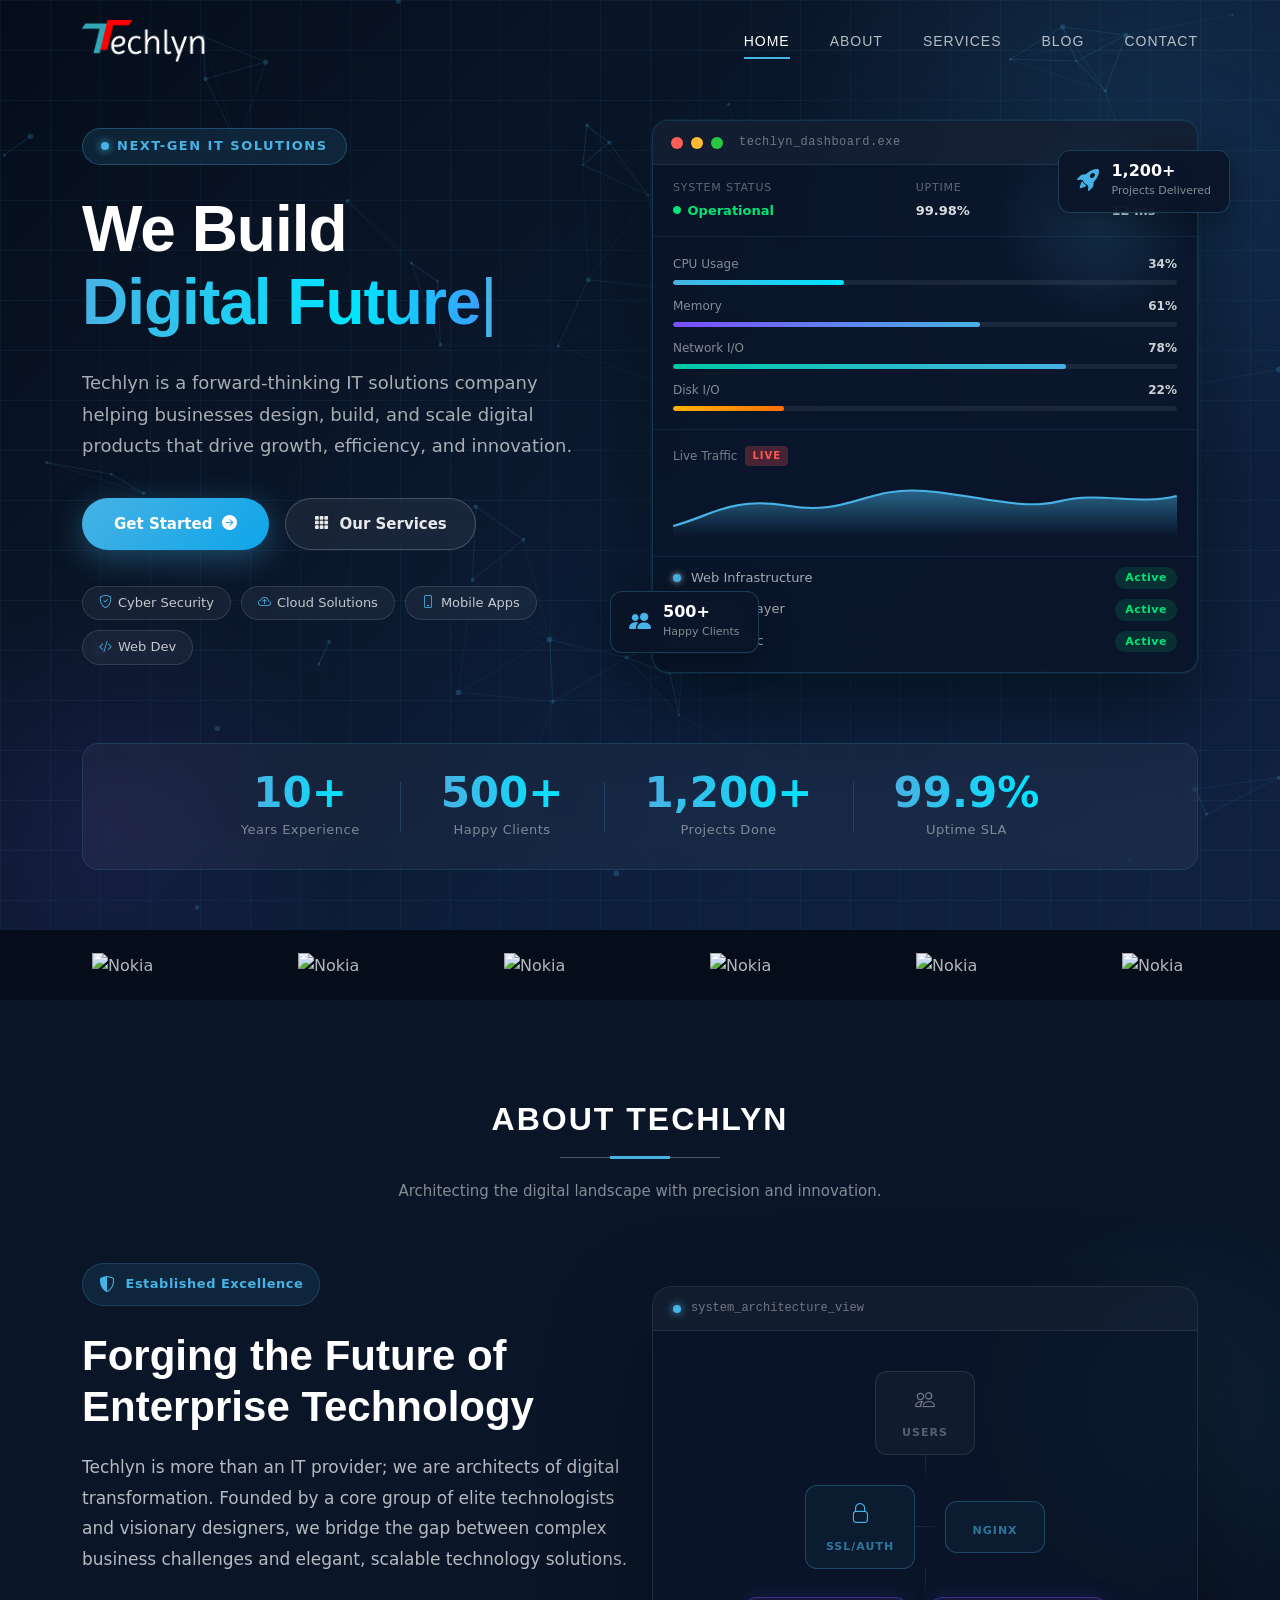
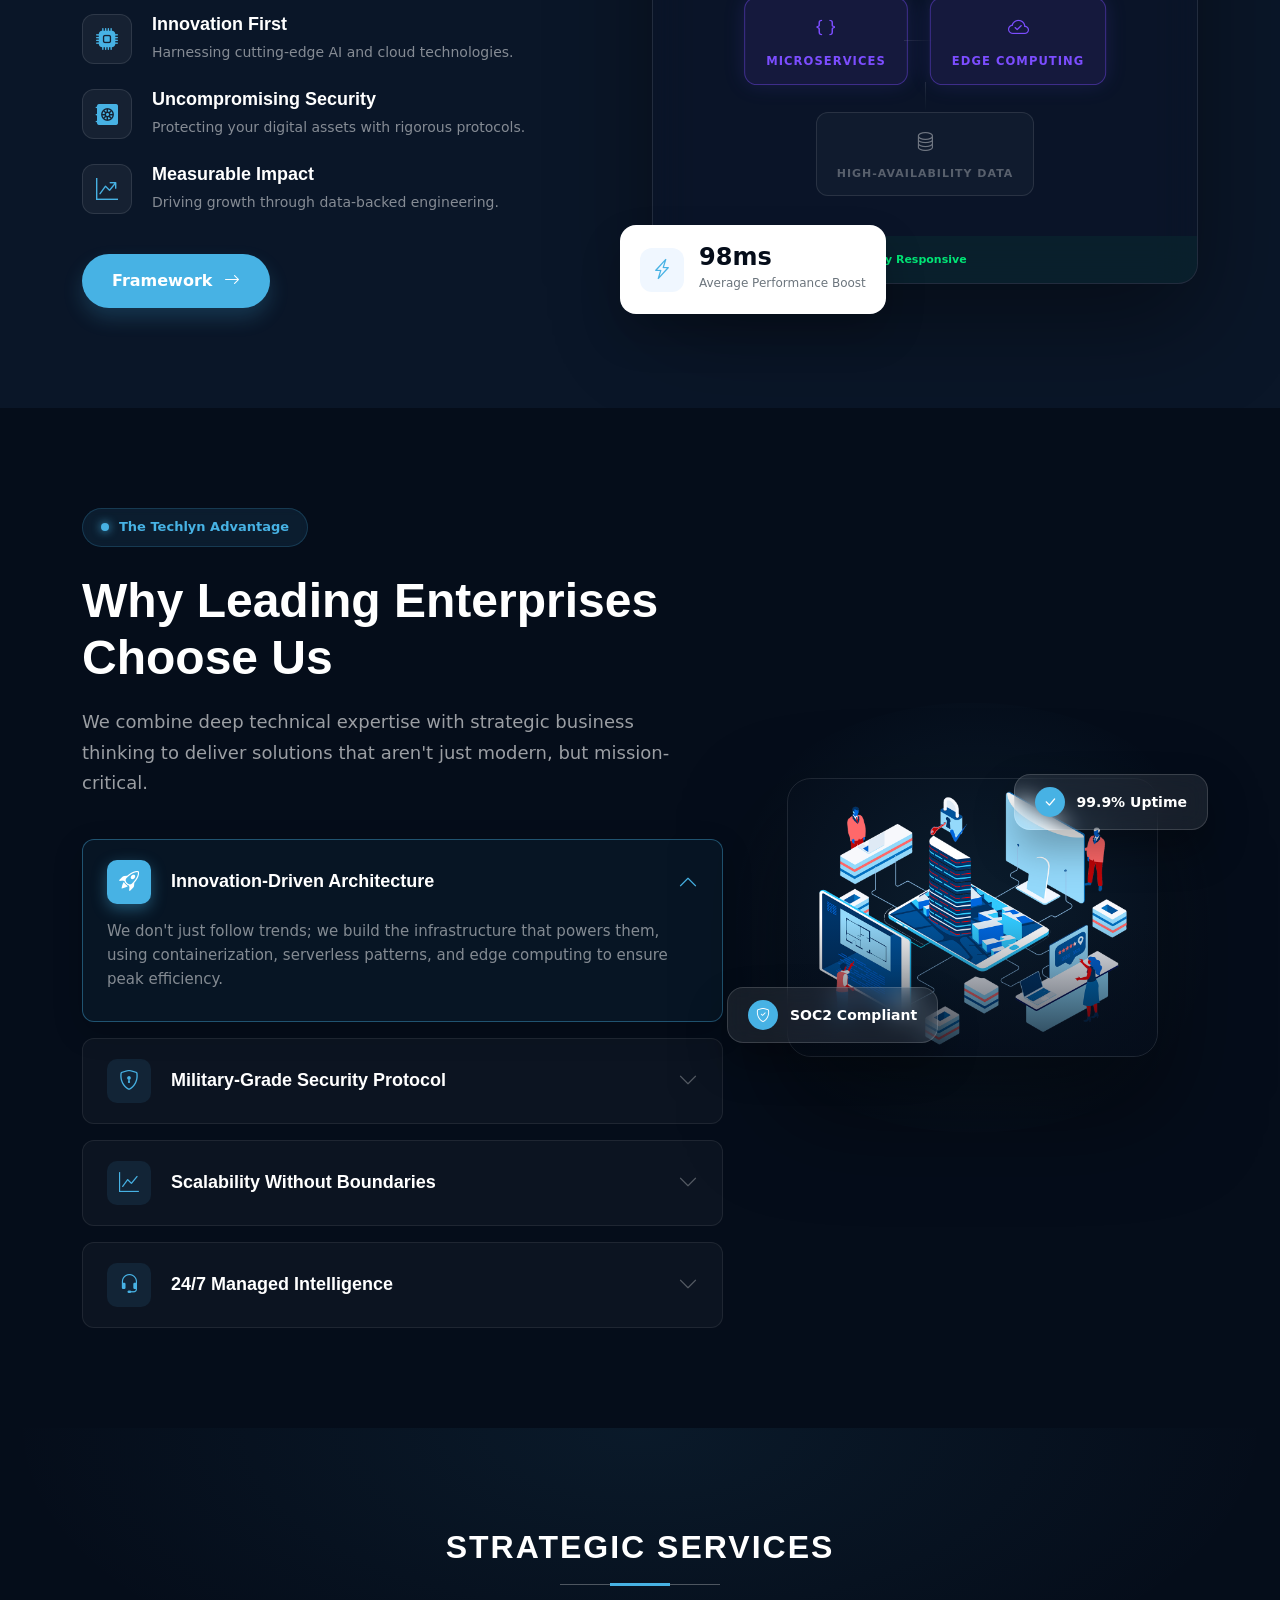
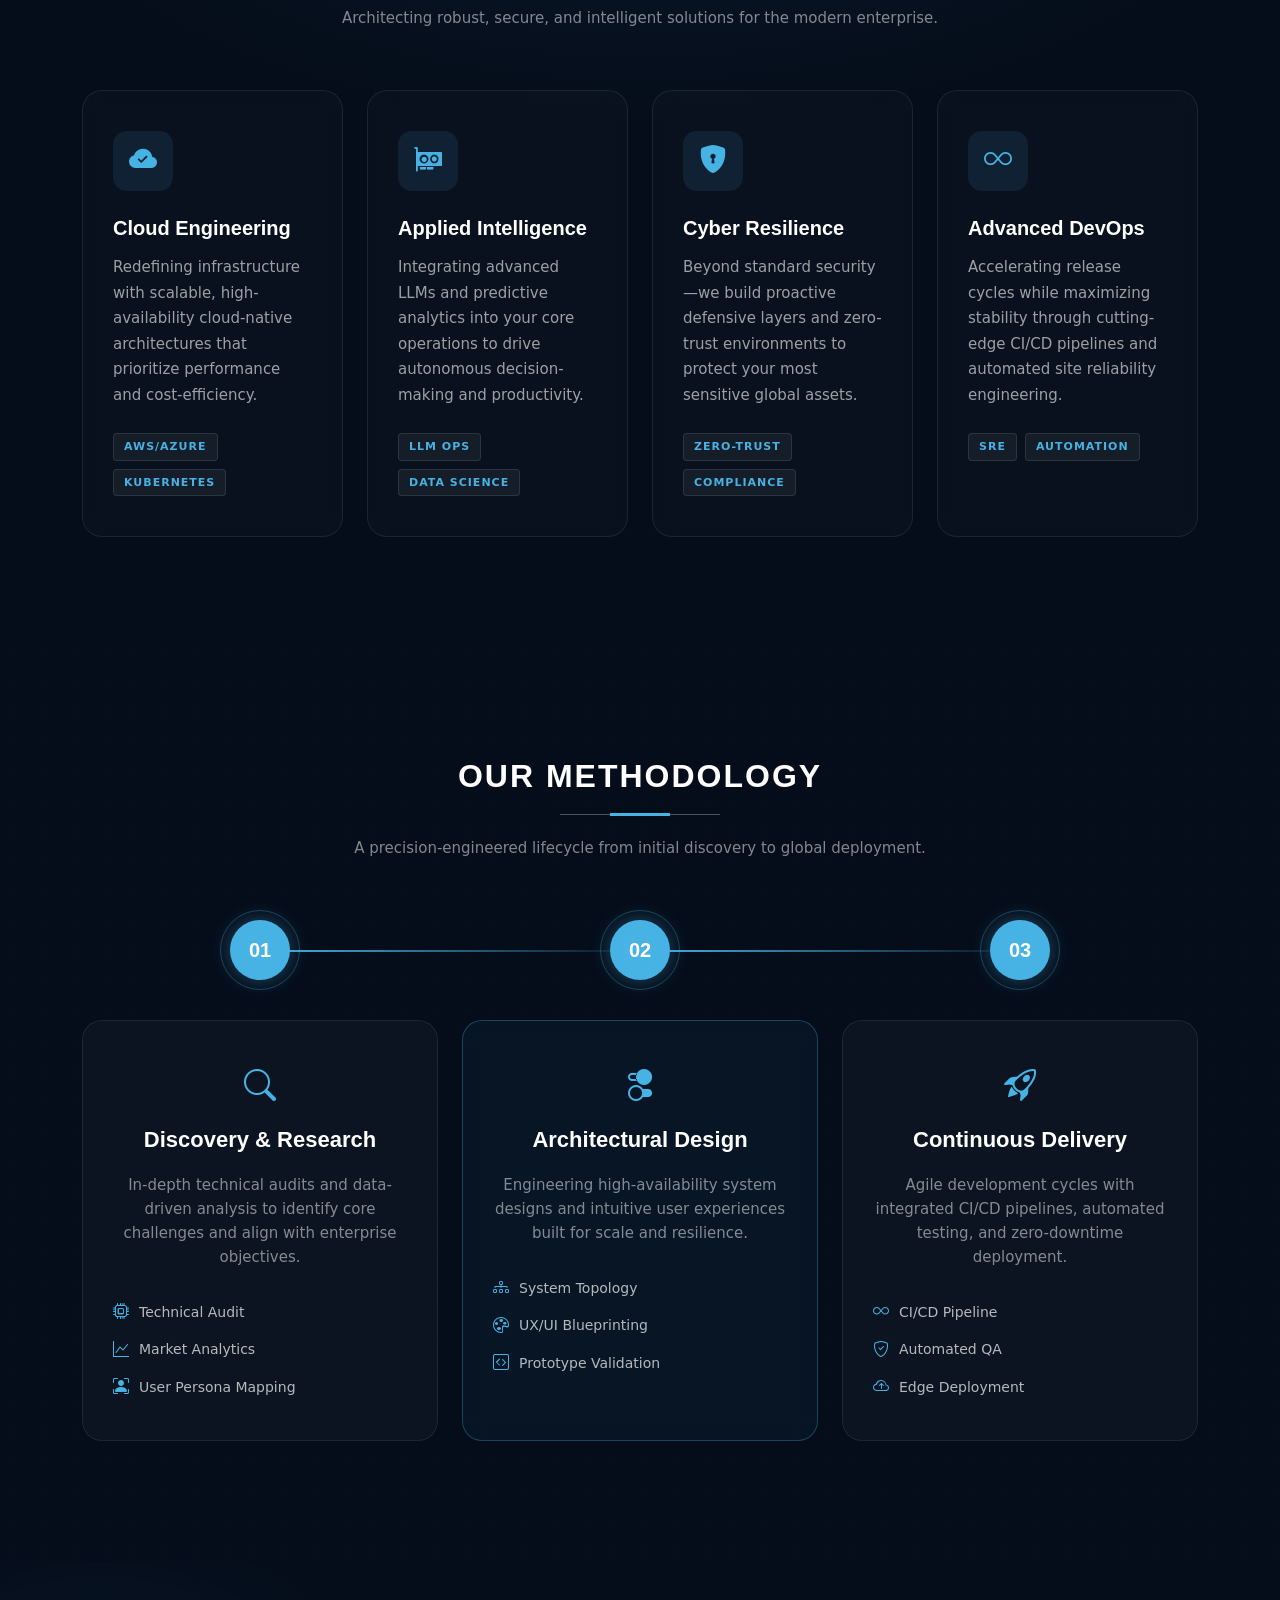
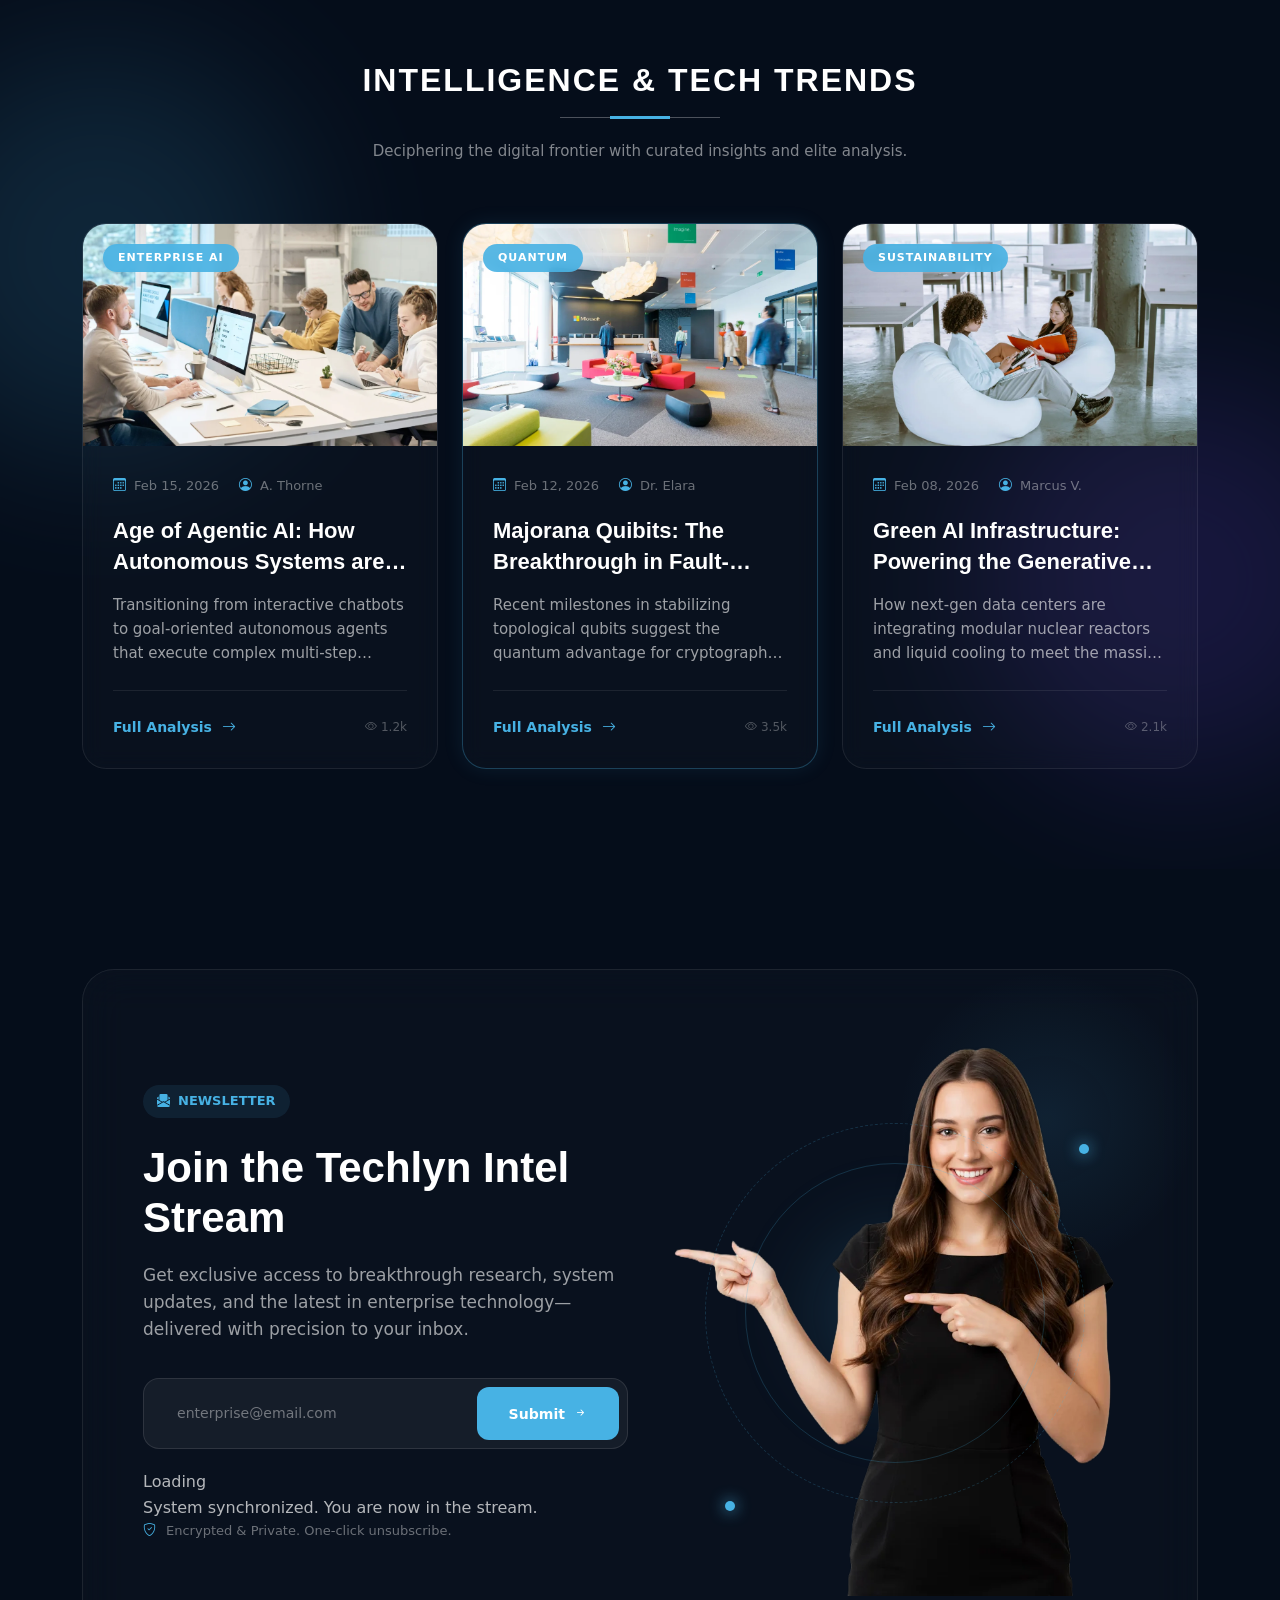
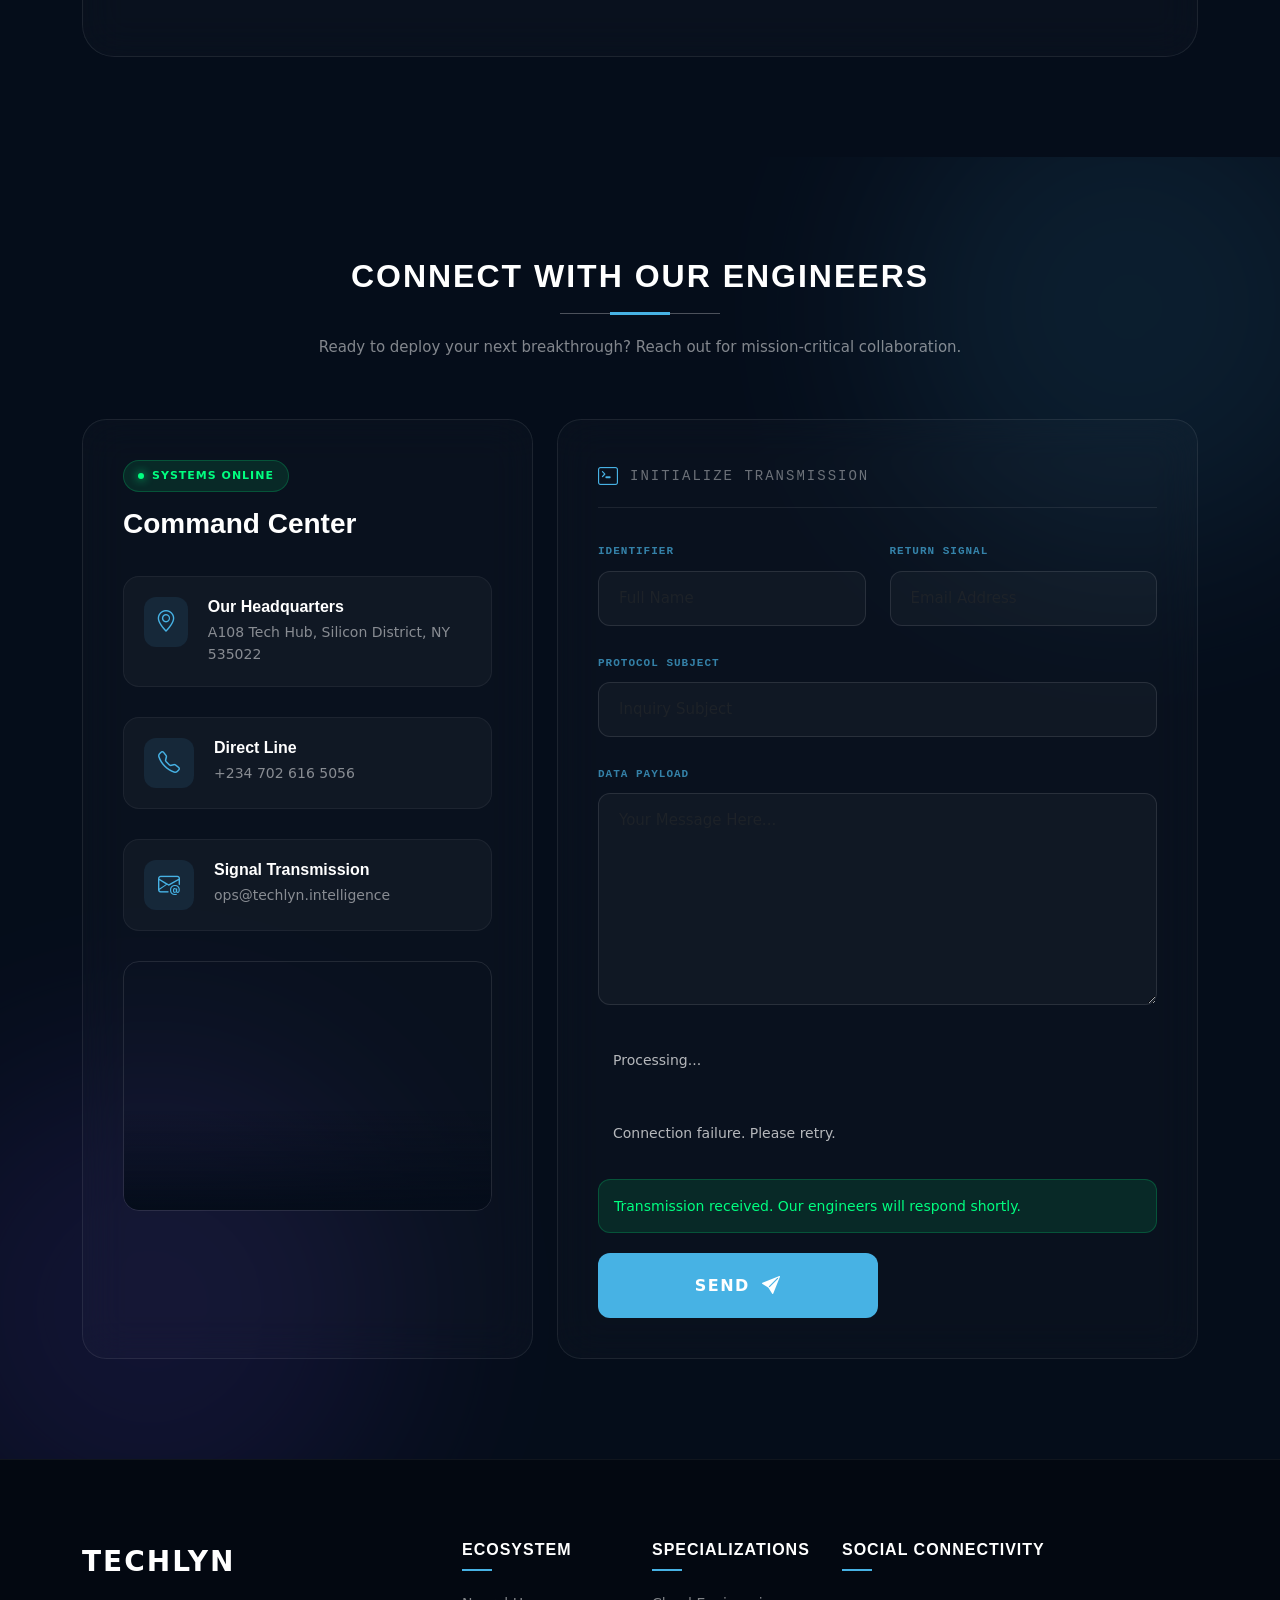
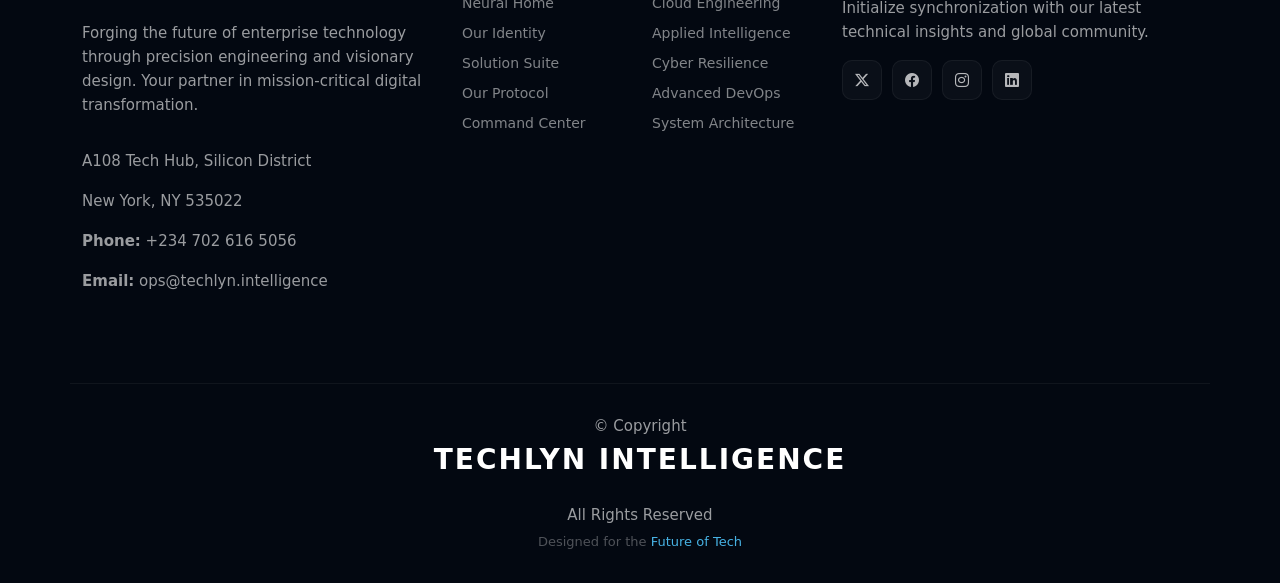
==== commit 5d22462b: "Update index.html" ====
--- a/index.html
+++ b/index.html
@@ -1121,8 +1121,8 @@
           <p>Initialize synchronization with our latest technical insights and global community.</p>
           <div class="social-links d-flex">
             <a href=""><i class="bi bi-twitter-x"></i></a>
-            <a href=""><i class="bi bi-facebook"></i></a>
-            <a href=""><i class="bi bi-instagram"></i></a>
+            <a href="https://web.facebook.com/profile.php?id=61583693334281"><i class="bi bi-facebook"></i></a>
+            <a href="https://www.instagram.com/techlyn_innovation?igsh=aHgzbnJnb2dqZDVi&utm_source=qr"><i class="bi bi-instagram"></i></a>
             <a href=""><i class="bi bi-linkedin"></i></a>
           </div>
         </div>
@@ -1162,4 +1162,4 @@
 
 </body>
 
-</html>+</html>
--- a/assets/css/main.css
+++ b/assets/css/main.css
@@ -0,0 +1,5277 @@
+﻿/**
+* Template Name: Arsha
+* Template URL: https://bootstrapmade.com/arsha-free-bootstrap-html-template-corporate/
+* Updated: Feb 22 2025 with Bootstrap v5.3.3
+* Author: BootstrapMade.com
+* License: https://bootstrapmade.com/license/
+*/
+
+/*--------------------------------------------------------------
+# Font & Color Variables
+# Help: https://bootstrapmade.com/color-system/
+--------------------------------------------------------------*/
+/* Fonts */
+:root {
+  --default-font: "Open Sans", system-ui, -apple-system, "Segoe UI", Roboto, "Helvetica Neue", Arial, "Noto Sans", "Liberation Sans", sans-serif;
+  --heading-font: "Jost", sans-serif;
+  --nav-font: "Poppins", sans-serif;
+  --mono-font: "Courier New", monospace;
+}
+
+/* Global Colors */
+:root {
+  --background-color: #050d1a;
+  --default-color: rgba(255, 255, 255, 0.7);
+  --heading-color: #ffffff;
+  --accent-color: #47b2e4;
+  --surface-color: rgba(255, 255, 255, 0.03);
+  --contrast-color: #ffffff;
+
+  /* Fluid Spacing & Sizing Tokens */
+  --section-padding: clamp(60px, 10vw, 120px);
+}
+
+.dark-background {
+  --background-color: #050d1a;
+  --default-color: rgba(255, 255, 255, 0.7);
+  --heading-color: #ffffff;
+  --surface-color: rgba(255, 255, 255, 0.03);
+  --contrast-color: #ffffff;
+}
+
+.light-background {
+  --background-color: #0a1628;
+  --default-color: rgba(255, 255, 255, 0.7);
+  --heading-color: #ffffff;
+}
+
+/* Smooth scroll */
+:root {
+  scroll-behavior: smooth;
+}
+
+/*--------------------------------------------------------------
+# General Styling & Shared Classes
+--------------------------------------------------------------*/
+body {
+  color: var(--default-color);
+  background-color: var(--background-color);
+  font-family: var(--default-font);
+  line-height: 1.6;
+  overflow-x: hidden;
+}
+
+a {
+  color: var(--accent-color);
+  text-decoration: none;
+  transition: 0.3s;
+}
+
+a:hover {
+  color: #fff;
+}
+
+h1,
+h2,
+h3,
+h4,
+h5,
+h6 {
+  color: var(--heading-color);
+  font-family: var(--heading-font);
+  font-weight: 700;
+  line-height: 1.2;
+}
+
+/* Fluid Typography */
+h1 {
+  font-size: clamp(32px, 6vw, 64px);
+}
+
+h2 {
+  font-size: clamp(28px, 5vw, 42px);
+}
+
+h3 {
+  font-size: clamp(24px, 4vw, 32px);
+}
+
+h4 {
+  font-size: clamp(20px, 3vw, 24px);
+}
+
+p {
+  font-size: clamp(15px, 1.1vw, 17px);
+}
+
+.section {
+  padding: var(--section-padding) 0;
+  scroll-margin-top: 80px;
+}
+
+.section-title {
+  text-align: center;
+  padding-bottom: clamp(40px, 5vw, 60px);
+  position: relative;
+}
+
+.section-title h2 {
+  font-weight: 800;
+  text-transform: uppercase;
+  margin-bottom: 20px;
+  padding-bottom: 20px;
+  position: relative;
+  letter-spacing: 2px;
+}
+
+.section-title h2::after {
+  content: "";
+  position: absolute;
+  display: block;
+  width: 50px;
+  height: 3px;
+  background: var(--accent-color);
+  bottom: 0;
+  left: calc(50% - 25px);
+}
+
+.section-title p {
+  margin-bottom: 0;
+  color: rgba(255, 255, 255, 0.5);
+}
+
+/*--------------------------------------------------------------
+# Global Header
+--------------------------------------------------------------*/
+.header {
+  background-color: transparent;
+  padding: 20px 0;
+  transition: all 0.5s;
+  z-index: 997;
+}
+
+.scrolled .header {
+  background-color: rgba(5, 13, 26, 0.9);
+  backdrop-filter: blur(15px);
+  padding: 12px 0;
+  border-bottom: 1px solid rgba(255, 255, 255, 0.05);
+}
+
+.header .logo img {
+  max-height: 42px;
+  transition: all 0.3s;
+}
+
+.scrolled .header .logo img {
+  max-height: 34px;
+}
+
+@media (max-width: 1200px) {
+  .header {
+    padding: 15px 0;
+  }
+}
+
+/*--------------------------------------------------------------
+# Navigation Menu
+--------------------------------------------------------------*/
+/* Desktop Navigation */
+@media (min-width: 1200px) {
+  .navmenu {
+    padding: 0;
+  }
+
+  .navmenu ul {
+    margin: 0;
+    padding: 0;
+    display: flex;
+    list-style: none;
+    align-items: center;
+    gap: 10px;
+  }
+
+  .navmenu li {
+    position: relative;
+  }
+
+  .navmenu a {
+    color: rgba(255, 255, 255, 0.7);
+    padding: 10px 15px;
+    font-size: 14px;
+    font-family: var(--nav-font);
+    font-weight: 500;
+    text-transform: uppercase;
+    letter-spacing: 1px;
+    transition: 0.3s;
+    position: relative;
+  }
+
+  .navmenu a::after {
+    content: '';
+    position: absolute;
+    bottom: 0;
+    left: 15px;
+    right: 15px;
+    height: 2px;
+    background: var(--accent-color);
+    transform: scaleX(0);
+    transition: transform 0.3s ease;
+  }
+
+  .navmenu a:hover::after,
+  .navmenu .active::after {
+    transform: scaleX(1);
+  }
+
+  .navmenu a:hover,
+  .navmenu .active {
+    color: #fff;
+  }
+
+  .navmenu a i,
+  .navmenu a:focus i {
+    font-size: 12px;
+    line-height: 0;
+    margin-left: 5px;
+    transition: 0.3s;
+  }
+
+  .navmenu li:last-child a {
+    padding-right: 0;
+  }
+
+  .navmenu .dropdown ul {
+    margin: 0;
+    padding: 10px 0;
+    background: var(--nav-dropdown-background-color);
+    display: block;
+    position: absolute;
+    visibility: hidden;
+    left: 14px;
+    top: 130%;
+    opacity: 0;
+    transition: 0.3s;
+    border-radius: 4px;
+    z-index: 99;
+    box-shadow: 0px 0px 30px rgba(0, 0, 0, 0.1);
+  }
+
+  .navmenu .dropdown ul li {
+    min-width: 200px;
+  }
+
+  .navmenu .dropdown ul a {
+    padding: 10px 20px;
+    font-size: 15px;
+    text-transform: none;
+    color: var(--nav-dropdown-color);
+  }
+
+  .navmenu .dropdown ul a i {
+    font-size: 12px;
+  }
+
+  .navmenu .dropdown ul a:hover,
+  .navmenu .dropdown ul .active:hover,
+  .navmenu .dropdown ul li:hover>a {
+    color: var(--nav-dropdown-hover-color);
+  }
+
+  .navmenu .dropdown:hover>ul {
+    opacity: 1;
+    top: 100%;
+    visibility: visible;
+  }
+
+  .navmenu .dropdown .dropdown ul {
+    top: 0;
+    left: -90%;
+    visibility: hidden;
+  }
+
+  .navmenu .dropdown .dropdown:hover>ul {
+    opacity: 1;
+    top: 0;
+    left: -100%;
+    visibility: visible;
+  }
+
+  .navmenu .megamenu {
+    position: static;
+  }
+
+  .navmenu .megamenu ul {
+    margin: 0;
+    padding: 10px;
+    background: var(--nav-dropdown-background-color);
+    box-shadow: 0px 0px 20px rgba(0, 0, 0, 0.1);
+    position: absolute;
+    top: 130%;
+    left: 0;
+    right: 0;
+    visibility: hidden;
+    opacity: 0;
+    display: flex;
+    transition: 0.3s;
+    border-radius: 4px;
+    z-index: 99;
+  }
+
+  .navmenu .megamenu ul li {
+    flex: 1;
+  }
+
+  .navmenu .megamenu ul li a,
+  .navmenu .megamenu ul li:hover>a {
+    padding: 10px 20px;
+    font-size: 15px;
+    color: var(--nav-dropdown-color);
+  }
+
+  .navmenu .megamenu ul li a:hover,
+  .navmenu .megamenu ul li .active,
+  .navmenu .megamenu ul li .active:hover {
+    color: var(--nav-dropdown-hover-color);
+  }
+
+  .navmenu .megamenu:hover>ul {
+    opacity: 1;
+    top: 100%;
+    visibility: visible;
+  }
+
+  .navmenu .dd-box-shadow {
+    box-shadow: 0px 0px 30px rgba(0, 0, 0, 0.1);
+  }
+}
+
+/* Mobile Navigation */
+@media (max-width: 1199px) {
+  .mobile-nav-toggle {
+    color: #fff;
+    font-size: 32px;
+    cursor: pointer;
+    line-height: 0;
+    transition: 0.5s;
+    z-index: 9999;
+    display: block;
+  }
+
+  .navmenu {
+    position: fixed;
+    inset: 0;
+    background: rgba(5, 13, 26, 0.98);
+    backdrop-filter: blur(20px);
+    padding: 100px 30px;
+    transition: 0.4s cubic-bezier(0.4, 0, 0.2, 1);
+    z-index: 9998;
+    visibility: hidden;
+    opacity: 0;
+    transform: translateY(-20px);
+  }
+
+  .mobile-nav-active .navmenu {
+    visibility: visible;
+    opacity: 1;
+    transform: translateY(0);
+  }
+
+  .navmenu ul {
+    display: block;
+    padding: 0;
+    margin: 0;
+    list-style: none;
+  }
+
+  .navmenu li {
+    padding: 15px 0;
+  }
+
+  .navmenu a {
+    color: #fff;
+    font-size: 20px;
+    font-weight: 600;
+    text-transform: uppercase;
+    letter-spacing: 2px;
+    transition: 0.3s;
+  }
+
+  .navmenu .active {
+    color: var(--accent-color) !important;
+    padding-left: 10px;
+    border-left: 3px solid var(--accent-color);
+  }
+
+  .navmenu a i,
+  .navmenu a:focus i {
+    font-size: 12px;
+    line-height: 0;
+    margin-left: 5px;
+    width: 30px;
+    height: 30px;
+    display: flex;
+    align-items: center;
+    justify-content: center;
+    border-radius: 50%;
+    transition: 0.3s;
+    background-color: color-mix(in srgb, var(--accent-color), transparent 90%);
+  }
+
+  .navmenu a i:hover,
+  .navmenu a:focus i:hover {
+    background-color: var(--accent-color);
+    color: var(--contrast-color);
+  }
+
+  .navmenu a:hover,
+  .navmenu .active,
+  .navmenu .active:focus {
+    color: var(--nav-dropdown-hover-color);
+  }
+
+  .navmenu .active i,
+  .navmenu .active:focus i {
+    background-color: var(--accent-color);
+    color: var(--contrast-color);
+    transform: rotate(180deg);
+  }
+
+  .navmenu .dropdown ul {
+    position: static;
+    display: none;
+    z-index: 99;
+    padding: 10px 0;
+    margin: 10px 20px;
+    background-color: var(--nav-dropdown-background-color);
+    border: 1px solid color-mix(in srgb, var(--default-color), transparent 90%);
+    box-shadow: none;
+    transition: all 0.5s ease-in-out;
+  }
+
+  .navmenu .dropdown ul ul {
+    background-color: rgba(33, 37, 41, 0.1);
+  }
+
+  .navmenu .dropdown>.dropdown-active {
+    display: block;
+    background-color: rgba(33, 37, 41, 0.03);
+  }
+
+  .mobile-nav-active {
+    overflow: hidden;
+  }
+
+  .mobile-nav-active .mobile-nav-toggle {
+    color: #fff;
+    position: absolute;
+    font-size: 32px;
+    top: 15px;
+    right: 15px;
+    margin-right: 0;
+    z-index: 9999;
+  }
+
+  .mobile-nav-active .navmenu {
+    position: fixed;
+    overflow: hidden;
+    inset: 0;
+    background: rgba(33, 37, 41, 0.8);
+    transition: 0.3s;
+  }
+
+  .mobile-nav-active .navmenu>ul {
+    display: block;
+  }
+}
+
+/*--------------------------------------------------------------
+# Global Footer
+--------------------------------------------------------------*/
+.footer {
+  background-color: #030811;
+  color: rgba(255, 255, 255, 0.6);
+  font-size: 14px;
+  padding-top: 80px;
+  position: relative;
+  border-top: 1px solid rgba(255, 255, 255, 0.05);
+}
+
+.footer .footer-top {
+  padding-bottom: 50px;
+}
+
+.footer .sitename {
+  font-size: 28px;
+  font-weight: 800;
+  color: #fff;
+  letter-spacing: 2px;
+  text-transform: uppercase;
+  margin-bottom: 20px;
+  display: block;
+}
+
+.footer h4 {
+  font-size: 16px;
+  font-weight: 700;
+  color: #fff;
+  text-transform: uppercase;
+  letter-spacing: 1px;
+  margin-bottom: 25px;
+  position: relative;
+  padding-bottom: 12px;
+}
+
+.footer h4::after {
+  content: '';
+  position: absolute;
+  left: 0;
+  bottom: 0;
+  width: 30px;
+  height: 2px;
+  background: var(--accent-color);
+}
+
+.footer .footer-links ul {
+  list-style: none;
+  padding: 0;
+  margin: 0;
+}
+
+.footer .footer-links ul li {
+  padding: 8px 0;
+  display: flex;
+  align-items: center;
+}
+
+.footer .footer-links ul li:first-child {
+  padding-top: 0;
+}
+
+.footer .footer-links ul a {
+  color: rgba(255, 255, 255, 0.5);
+  transition: 0.3s;
+  display: inline-block;
+  line-height: 1;
+}
+
+.footer .footer-links ul a:hover {
+  color: var(--accent-color);
+  transform: translateX(5px);
+}
+
+.footer .social-links a {
+  display: flex;
+  align-items: center;
+  justify-content: center;
+  width: 40px;
+  height: 40px;
+  border-radius: 10px;
+  background: rgba(255, 255, 255, 0.03);
+  color: rgba(255, 255, 255, 0.7);
+  margin-right: 10px;
+  transition: 0.3s;
+  border: 1px solid rgba(255, 255, 255, 0.05);
+}
+
+.footer .social-links a:hover {
+  background: var(--accent-color);
+  color: #fff;
+  transform: translateY(-3px);
+  box-shadow: 0 5px 15px rgba(71, 178, 228, 0.3);
+}
+
+.footer .copyright {
+  padding: 30px 0;
+  border-top: 1px solid rgba(255, 255, 255, 0.05);
+}
+
+.footer .copyright p {
+  margin-bottom: 0;
+}
+
+.footer .credits {
+  margin-top: 5px;
+  font-size: 13px;
+  color: rgba(255, 255, 255, 0.3);
+}
+
+.footer .credits a {
+  color: var(--accent-color);
+}
+
+@media (max-width: 991px) {
+  .footer {
+    padding-top: 60px;
+    text-align: center;
+  }
+
+  .footer h4::after {
+    left: 50%;
+    transform: translateX(-50%);
+  }
+
+  .footer .footer-links ul li {
+    justify-content: center;
+  }
+
+  .social-links {
+    justify-content: center;
+    margin-top: 20px;
+  }
+}
+
+/*--------------------------------------------------------------
+# Preloader
+--------------------------------------------------------------*/
+#preloader {
+  position: fixed;
+  inset: 0;
+  z-index: 999999;
+  overflow: hidden;
+  background: var(--background-color);
+  transition: all 0.6s ease-out;
+}
+
+#preloader:before {
+  content: "";
+  position: fixed;
+  top: calc(50% - 30px);
+  left: calc(50% - 30px);
+  border: 6px solid #ffffff;
+  border-color: var(--accent-color) transparent var(--accent-color) transparent;
+  border-radius: 50%;
+  width: 60px;
+  height: 60px;
+  animation: animate-preloader 1.5s linear infinite;
+}
+
+@keyframes animate-preloader {
+  0% {
+    transform: rotate(0deg);
+  }
+
+  100% {
+    transform: rotate(360deg);
+  }
+}
+
+/*--------------------------------------------------------------
+# Scroll Top Button
+--------------------------------------------------------------*/
+.scroll-top {
+  position: fixed;
+  visibility: hidden;
+  opacity: 0;
+  right: 15px;
+  bottom: -15px;
+  z-index: 99999;
+  background-color: var(--accent-color);
+  width: 44px;
+  height: 44px;
+  border-radius: 50px;
+  transition: all 0.4s;
+}
+
+.scroll-top i {
+  font-size: 24px;
+  color: var(--contrast-color);
+  line-height: 0;
+}
+
+.scroll-top:hover {
+  background-color: color-mix(in srgb, var(--accent-color), transparent 20%);
+  color: var(--contrast-color);
+}
+
+.scroll-top.active {
+  visibility: visible;
+  opacity: 1;
+  bottom: 15px;
+}
+
+/*--------------------------------------------------------------
+# Disable aos animation delay on mobile devices
+--------------------------------------------------------------*/
+@media screen and (max-width: 768px) {
+  [data-aos-delay] {
+    transition-delay: 0 !important;
+  }
+}
+
+/*--------------------------------------------------------------
+# Global Page Titles & Breadcrumbs
+--------------------------------------------------------------*/
+/*--------------------------------------------------------------
+# Global Page Titles & Breadcrumbs
+--------------------------------------------------------------*/
+.page-title {
+  padding-top: clamp(100px, 12vw, 140px);
+  padding-bottom: 40px;
+  background: linear-gradient(to bottom, #0a1628, #050d1a);
+  border-bottom: 1px solid rgba(255, 255, 255, 0.05);
+  position: relative;
+  overflow: hidden;
+}
+
+/* Background Accent */
+.page-title::before {
+  content: "";
+  position: absolute;
+  top: -50px;
+  right: -50px;
+  width: 300px;
+  height: 300px;
+  background: radial-gradient(circle, rgba(71, 178, 228, 0.05) 0%, transparent 70%);
+  z-index: 0;
+}
+
+.page-title .container {
+  position: relative;
+  z-index: 1;
+}
+
+.page-title h1 {
+  font-size: clamp(28px, 4vw, 42px);
+  font-weight: 800;
+  color: #fff;
+  margin: 0;
+  letter-spacing: -0.5px;
+  display: flex;
+  align-items: center;
+  gap: 15px;
+}
+
+/* Tech status indicator for titles */
+.page-title h1::before {
+  content: "";
+  display: inline-block;
+  width: 8px;
+  height: 8px;
+  background: var(--accent-color);
+  border-radius: 50%;
+  box-shadow: 0 0 10px var(--accent-color);
+  animation: title-pulse 2s infinite;
+}
+
+@keyframes title-pulse {
+  0% {
+    opacity: 1;
+    transform: scale(1);
+  }
+
+  50% {
+    opacity: 0.5;
+    transform: scale(1.2);
+  }
+
+  100% {
+    opacity: 1;
+    transform: scale(1);
+  }
+}
+
+.page-title .breadcrumbs {
+  margin-bottom: 15px;
+}
+
+.page-title .breadcrumbs ol {
+  display: flex;
+  flex-wrap: wrap;
+  list-style: none;
+  padding: 0;
+  margin: 0;
+  font-family: var(--mono-font);
+  font-size: 11px;
+  font-weight: 700;
+  text-transform: uppercase;
+  letter-spacing: 2px;
+}
+
+.page-title .breadcrumbs ol li {
+  color: rgba(255, 255, 255, 0.4);
+}
+
+.page-title .breadcrumbs ol li a {
+  color: var(--accent-color);
+  transition: 0.3s;
+}
+
+.page-title .breadcrumbs ol li a:hover {
+  color: #fff;
+}
+
+.page-title .breadcrumbs ol li+li {
+  padding-left: 15px;
+  position: relative;
+}
+
+.page-title .breadcrumbs ol li+li::before {
+  content: ">";
+  position: absolute;
+  left: 5px;
+  color: rgba(255, 255, 255, 0.2);
+}
+
+.page-title .breadcrumbs ol li.current {
+  color: #fff;
+}
+
+
+/*--------------------------------------------------------------
+# Global Sections
+--------------------------------------------------------------*/
+section,
+.section {
+  color: var(--default-color);
+  background-color: var(--background-color);
+  padding: 60px 0;
+  scroll-margin-top: 88px;
+  overflow: clip;
+}
+
+@media (max-width: 1199px) {
+
+  section,
+  .section {
+    scroll-margin-top: 66px;
+  }
+}
+
+/*--------------------------------------------------------------
+# Global Section Titles
+--------------------------------------------------------------*/
+.section-title {
+  text-align: center;
+  padding-bottom: 60px;
+  position: relative;
+}
+
+.section-title h2 {
+  font-size: 32px;
+  font-weight: 700;
+  margin-bottom: 20px;
+  padding-bottom: 20px;
+  text-transform: uppercase;
+  position: relative;
+}
+
+.section-title h2:before {
+  content: "";
+  position: absolute;
+  display: block;
+  width: 160px;
+  height: 1px;
+  background: color-mix(in srgb, var(--default-color), transparent 60%);
+  left: 0;
+  right: 0;
+  bottom: 1px;
+  margin: auto;
+}
+
+.section-title h2::after {
+  content: "";
+  position: absolute;
+  display: block;
+  width: 60px;
+  height: 3px;
+  background: var(--accent-color);
+  left: 0;
+  right: 0;
+  bottom: 0;
+  margin: auto;
+}
+
+.section-title p {
+  margin-bottom: 0;
+}
+
+/*--------------------------------------------------------------
+# Hero Section - Sophisticated IT
+--------------------------------------------------------------*/
+
+/* â”€â”€ Canvas & Overlays â”€â”€ */
+#hero-canvas {
+  position: absolute;
+  inset: 0;
+  width: 100%;
+  height: 100%;
+  z-index: 0;
+  opacity: 0.45;
+}
+
+.hero {
+  width: 100%;
+  min-height: 100vh;
+  position: relative;
+  padding: 120px 0 60px 0;
+  display: flex;
+  align-items: center;
+  background: linear-gradient(135deg, #050d1a 0%, #0a1628 35%, #0d1f3c 65%, #112240 100%);
+  overflow: hidden;
+}
+
+.hero-grid-overlay {
+  position: absolute;
+  inset: 0;
+  z-index: 0;
+  background-image:
+    linear-gradient(rgba(71, 178, 228, 0.06) 1px, transparent 1px),
+    linear-gradient(90deg, rgba(71, 178, 228, 0.06) 1px, transparent 1px);
+  background-size: 50px 50px;
+}
+
+.hero::before {
+  content: '';
+  position: absolute;
+  top: -200px;
+  right: -200px;
+  width: 700px;
+  height: 700px;
+  background: radial-gradient(circle, rgba(71, 178, 228, 0.12) 0%, transparent 70%);
+  z-index: 0;
+  border-radius: 50%;
+  pointer-events: none;
+}
+
+.hero::after {
+  content: '';
+  position: absolute;
+  bottom: -150px;
+  left: -150px;
+  width: 500px;
+  height: 500px;
+  background: radial-gradient(circle, rgba(124, 77, 255, 0.1) 0%, transparent 70%);
+  z-index: 0;
+  border-radius: 50%;
+  pointer-events: none;
+}
+
+.hero-container {
+  position: relative;
+  z-index: 2;
+}
+
+/* â”€â”€ Eyebrow Badge â”€â”€ */
+.hero-eyebrow {
+  display: inline-flex;
+  align-items: center;
+  gap: 8px;
+  background: rgba(71, 178, 228, 0.12);
+  border: 1px solid rgba(71, 178, 228, 0.3);
+  color: #47b2e4;
+  font-size: 13px;
+  font-weight: 600;
+  letter-spacing: 1.5px;
+  text-transform: uppercase;
+  padding: 7px 18px;
+  border-radius: 50px;
+  margin-bottom: 28px;
+  backdrop-filter: blur(6px);
+}
+
+.eyebrow-dot {
+  width: 8px;
+  height: 8px;
+  border-radius: 50%;
+  background: #47b2e4;
+  box-shadow: 0 0 8px #47b2e4;
+  animation: blink-pulse 1.4s ease-in-out infinite;
+}
+
+@keyframes blink-pulse {
+
+  0%,
+  100% {
+    opacity: 1;
+    transform: scale(1);
+  }
+
+  50% {
+    opacity: 0.4;
+    transform: scale(0.7);
+  }
+}
+
+/* â”€â”€ Headline â”€â”€ */
+.hero-headline {
+  font-size: clamp(36px, 5vw, 64px);
+  font-weight: 800;
+  line-height: 1.15;
+  color: #ffffff;
+  margin: 0 0 24px 0;
+  letter-spacing: -1px;
+}
+
+.hero-typed-wrapper {
+  display: block;
+  background: linear-gradient(90deg, #47b2e4, #00e5ff, #7c4dff);
+  -webkit-background-clip: text;
+  -webkit-text-fill-color: transparent;
+  background-clip: text;
+  min-height: 1.2em;
+}
+
+.hero-cursor {
+  display: inline-block;
+  -webkit-text-fill-color: #47b2e4;
+  animation: cursor-blink 0.8s step-end infinite;
+  font-weight: 300;
+}
+
+@keyframes cursor-blink {
+
+  0%,
+  100% {
+    opacity: 1;
+  }
+
+  50% {
+    opacity: 0;
+  }
+}
+
+/* â”€â”€ Description â”€â”€ */
+.hero-desc {
+  color: rgba(255, 255, 255, 0.65) !important;
+  font-size: clamp(15px, 1.8vw, 18px) !important;
+  line-height: 1.75 !important;
+  margin: 0 0 36px 0 !important;
+  max-width: 520px;
+}
+
+/* â”€â”€ CTA Buttons â”€â”€ */
+.hero-cta-group {
+  display: flex;
+  align-items: center;
+  gap: 16px;
+  flex-wrap: wrap;
+  margin-bottom: 36px;
+}
+
+.hero-btn-primary {
+  display: inline-flex;
+  align-items: center;
+  gap: 10px;
+  padding: 14px 32px;
+  background: linear-gradient(135deg, #47b2e4 0%, #0ea5e9 100%);
+  color: #fff !important;
+  font-weight: 700;
+  font-size: 15px;
+  border-radius: 50px;
+  text-decoration: none;
+  box-shadow: 0 8px 32px rgba(71, 178, 228, 0.35);
+  transition: all 0.3s ease;
+  position: relative;
+  overflow: hidden;
+}
+
+.hero-btn-primary::before {
+  content: '';
+  position: absolute;
+  inset: 0;
+  background: linear-gradient(135deg, #0ea5e9 0%, #47b2e4 100%);
+  opacity: 0;
+  transition: opacity 0.3s ease;
+}
+
+.hero-btn-primary:hover {
+  transform: translateY(-2px);
+  box-shadow: 0 14px 40px rgba(71, 178, 228, 0.5);
+  color: #fff !important;
+}
+
+.hero-btn-primary:hover::before {
+  opacity: 1;
+}
+
+.hero-btn-primary span,
+.hero-btn-primary i {
+  position: relative;
+  z-index: 1;
+}
+
+.hero-btn-secondary {
+  display: inline-flex;
+  align-items: center;
+  gap: 10px;
+  padding: 13px 28px;
+  background: rgba(255, 255, 255, 0.06);
+  color: rgba(255, 255, 255, 0.9) !important;
+  font-weight: 600;
+  font-size: 15px;
+  border-radius: 50px;
+  text-decoration: none;
+  border: 1px solid rgba(255, 255, 255, 0.2);
+  backdrop-filter: blur(8px);
+  transition: all 0.3s ease;
+}
+
+.hero-btn-secondary:hover {
+  background: rgba(71, 178, 228, 0.15);
+  border-color: rgba(71, 178, 228, 0.5);
+  color: #47b2e4 !important;
+  transform: translateY(-2px);
+}
+
+/* â”€â”€ Tech Pills â”€â”€ */
+.hero-pills {
+  display: flex;
+  flex-wrap: wrap;
+  gap: 10px;
+}
+
+.hero-pill {
+  display: inline-flex;
+  align-items: center;
+  gap: 6px;
+  padding: 6px 16px;
+  background: rgba(255, 255, 255, 0.05);
+  border: 1px solid rgba(255, 255, 255, 0.12);
+  border-radius: 50px;
+  color: rgba(255, 255, 255, 0.75);
+  font-size: 13px;
+  font-weight: 500;
+  transition: all 0.3s ease;
+  backdrop-filter: blur(4px);
+}
+
+.hero-pill i {
+  color: #47b2e4;
+  font-size: 13px;
+}
+
+.hero-pill:hover {
+  border-color: rgba(71, 178, 228, 0.4);
+  background: rgba(71, 178, 228, 0.1);
+  color: #fff;
+  transform: translateY(-2px);
+}
+
+/* â”€â”€ Hero Visual Column â”€â”€ */
+.hero-visual-col {
+  position: relative;
+}
+
+/* â”€â”€ Dashboard Card â”€â”€ */
+.hero-dashboard {
+  background: rgba(10, 20, 40, 0.85);
+  backdrop-filter: blur(20px);
+  border: 1px solid rgba(71, 178, 228, 0.2);
+  border-radius: 16px;
+  padding: 0 0 20px 0;
+  position: relative;
+  overflow: hidden;
+  box-shadow:
+    0 0 0 1px rgba(71, 178, 228, 0.08),
+    0 30px 80px rgba(0, 0, 0, 0.5),
+    0 0 60px rgba(71, 178, 228, 0.06);
+}
+
+.hd-titlebar {
+  display: flex;
+  align-items: center;
+  gap: 8px;
+  background: rgba(255, 255, 255, 0.04);
+  border-bottom: 1px solid rgba(71, 178, 228, 0.12);
+  padding: 12px 18px;
+}
+
+.hd-dot {
+  width: 12px;
+  height: 12px;
+  border-radius: 50%;
+  flex-shrink: 0;
+}
+
+.hd-dot-red {
+  background: #ff5f57;
+}
+
+.hd-dot-yellow {
+  background: #febc2e;
+}
+
+.hd-dot-green-dot {
+  background: #28c840;
+}
+
+.hd-bar-title {
+  font-size: 12px;
+  color: rgba(255, 255, 255, 0.4);
+  font-family: 'Courier New', monospace;
+  letter-spacing: 0.5px;
+  margin-left: 8px;
+}
+
+.hd-status-row {
+  display: flex;
+  gap: 0;
+  border-bottom: 1px solid rgba(71, 178, 228, 0.1);
+  padding: 14px 20px;
+  justify-content: space-between;
+}
+
+.hd-status-item {
+  display: flex;
+  flex-direction: column;
+  gap: 4px;
+}
+
+.hd-status-label {
+  font-size: 11px;
+  color: rgba(255, 255, 255, 0.35);
+  text-transform: uppercase;
+  letter-spacing: 0.8px;
+}
+
+.hd-status-value {
+  font-size: 13px;
+  font-weight: 600;
+  color: rgba(255, 255, 255, 0.85);
+}
+
+.hd-green {
+  color: #00e676 !important;
+}
+
+.hd-green i {
+  font-size: 8px;
+  vertical-align: middle;
+  margin-right: 2px;
+}
+
+.hd-metrics {
+  padding: 18px 20px 10px;
+  display: flex;
+  flex-direction: column;
+  gap: 12px;
+}
+
+.hd-metric {
+  position: relative;
+}
+
+.hd-metric-head {
+  display: flex;
+  justify-content: space-between;
+  font-size: 12px;
+  color: rgba(255, 255, 255, 0.5);
+  margin-bottom: 6px;
+}
+
+.hd-metric-val {
+  color: rgba(255, 255, 255, 0.8);
+  font-weight: 600;
+}
+
+.hd-bar {
+  height: 5px;
+  background: rgba(255, 255, 255, 0.07);
+  border-radius: 10px;
+  overflow: hidden;
+}
+
+.hd-bar-fill {
+  height: 100%;
+  border-radius: 10px;
+  transition: width 1.5s ease;
+}
+
+.hd-chart-area {
+  padding: 16px 20px 10px;
+  border-top: 1px solid rgba(71, 178, 228, 0.1);
+  margin-top: 8px;
+}
+
+.hd-chart-label {
+  font-size: 12px;
+  color: rgba(255, 255, 255, 0.45);
+  margin-bottom: 10px;
+  display: flex;
+  align-items: center;
+  gap: 8px;
+}
+
+.hd-chart-badge {
+  background: rgba(255, 80, 80, 0.25);
+  color: #ff5555;
+  font-size: 10px;
+  font-weight: 700;
+  padding: 2px 7px;
+  border-radius: 4px;
+  letter-spacing: 1px;
+  animation: live-pulse 1.5s ease-in-out infinite;
+}
+
+@keyframes live-pulse {
+
+  0%,
+  100% {
+    opacity: 1;
+  }
+
+  50% {
+    opacity: 0.5;
+  }
+}
+
+.hd-sparkline {
+  width: 100%;
+  height: 60px;
+  display: block;
+}
+
+.hd-services-list {
+  padding: 10px 20px 0;
+  border-top: 1px solid rgba(71, 178, 228, 0.1);
+  margin-top: 10px;
+  display: flex;
+  flex-direction: column;
+  gap: 10px;
+}
+
+.hd-service-item {
+  display: flex;
+  align-items: center;
+  gap: 10px;
+}
+
+.hd-svc-dot {
+  width: 8px;
+  height: 8px;
+  border-radius: 50%;
+  flex-shrink: 0;
+  box-shadow: 0 0 6px currentColor;
+}
+
+.hd-svc-name {
+  font-size: 13px;
+  color: rgba(255, 255, 255, 0.65);
+  flex: 1;
+}
+
+.hd-svc-status {
+  font-size: 11px;
+  font-weight: 600;
+  padding: 2px 10px;
+  border-radius: 20px;
+  background: rgba(0, 230, 118, 0.12);
+  letter-spacing: 0.5px;
+}
+
+.hd-glow {
+  position: absolute;
+  top: 0;
+  right: 0;
+  width: 200px;
+  height: 200px;
+  background: radial-gradient(circle, rgba(71, 178, 228, 0.15) 0%, transparent 70%);
+  pointer-events: none;
+  border-radius: 50%;
+}
+
+/* â”€â”€ Floating Badges â”€â”€ */
+.hero-float-badge {
+  position: absolute;
+  display: flex;
+  align-items: center;
+  gap: 12px;
+  background: rgba(10, 20, 40, 0.9);
+  border: 1px solid rgba(71, 178, 228, 0.25);
+  backdrop-filter: blur(12px);
+  border-radius: 12px;
+  padding: 12px 18px;
+  box-shadow: 0 8px 32px rgba(0, 0, 0, 0.3);
+  z-index: 3;
+}
+
+.hero-float-badge i {
+  font-size: 22px;
+  color: #47b2e4;
+}
+
+.hero-float-badge strong {
+  display: block;
+  font-size: 16px;
+  font-weight: 800;
+  color: #fff;
+  line-height: 1;
+}
+
+.hero-float-badge span {
+  display: block;
+  font-size: 11px;
+  color: rgba(255, 255, 255, 0.5);
+  margin-top: 3px;
+}
+
+.hero-float-badge-1 {
+  bottom: 20px;
+  left: -30px;
+  animation: float-badge 4s ease-in-out infinite;
+}
+
+.hero-float-badge-2 {
+  top: 30px;
+  right: -20px;
+  animation: float-badge 4s ease-in-out infinite reverse;
+}
+
+@keyframes float-badge {
+
+  0%,
+  100% {
+    transform: translateY(0px);
+  }
+
+  50% {
+    transform: translateY(-10px);
+  }
+}
+
+/* â”€â”€ Stats Bar â”€â”€ */
+.hero-stats-bar {
+  display: flex;
+  align-items: center;
+  justify-content: center;
+  flex-wrap: wrap;
+  gap: 0;
+  margin-top: 70px;
+  padding: 28px 40px;
+  background: rgba(255, 255, 255, 0.04);
+  border: 1px solid rgba(71, 178, 228, 0.15);
+  border-radius: 16px;
+  backdrop-filter: blur(10px);
+}
+
+.hero-stat {
+  display: flex;
+  flex-direction: column;
+  align-items: center;
+  padding: 0 40px;
+}
+
+.hero-stat-num {
+  font-size: clamp(28px, 3.5vw, 42px);
+  font-weight: 800;
+  background: linear-gradient(90deg, #47b2e4, #00e5ff);
+  -webkit-background-clip: text;
+  -webkit-text-fill-color: transparent;
+  background-clip: text;
+  line-height: 1;
+}
+
+.hero-stat-label {
+  font-size: 13px;
+  color: rgba(255, 255, 255, 0.45);
+  margin-top: 6px;
+  letter-spacing: 0.5px;
+}
+
+.hero-stat-divider {
+  width: 1px;
+  height: 50px;
+  background: rgba(71, 178, 228, 0.2);
+}
+
+/* â”€â”€ Responsive â”€â”€ */
+@media (max-width: 992px) {
+  .hero-float-badge-1 {
+    left: 0;
+  }
+
+  .hero-float-badge-2 {
+    right: 0;
+  }
+}
+
+@media (max-width: 768px) {
+  .hero {
+    padding: 100px 0 50px 0;
+    min-height: auto;
+  }
+
+  .hero-headline {
+    font-size: 36px;
+  }
+
+  .hero-stats-bar {
+    gap: 16px;
+    padding: 24px 20px;
+  }
+
+  .hero-stat {
+    padding: 0 20px;
+  }
+
+  .hero-float-badge {
+    display: none;
+  }
+}
+
+@media (max-width: 480px) {
+  .hero-headline {
+    font-size: 30px;
+  }
+
+  .hero-stat-divider {
+    display: none;
+  }
+}
+
+@keyframes up-down {
+  0% {
+    transform: translateY(10px);
+  }
+
+  100% {
+    transform: translateY(-10px);
+  }
+}
+
+/*--------------------------------------------------------------
+# Clients Section
+--------------------------------------------------------------*/
+.clients {
+  padding: 12px 0;
+}
+
+.clients .swiper {
+  padding: 10px 0;
+}
+
+.clients .swiper-wrapper {
+  height: auto;
+}
+
+.clients .swiper-slide img {
+  transition: 0.3s;
+  padding: 0 10px;
+}
+
+.clients .swiper-slide img:hover {
+  transform: scale(1.1);
+}
+
+/*--------------------------------------------------------------
+# About Section
+--------------------------------------------------------------*/
+.about {
+  position: relative;
+  padding: 100px 0;
+  overflow: hidden;
+  background: #0a1628;
+}
+
+.about-bg-orb {
+  position: absolute;
+  top: 20%;
+  right: -100px;
+  width: 400px;
+  height: 400px;
+  background: radial-gradient(circle, rgba(71, 178, 228, 0.08) 0%, transparent 70%);
+  z-index: 0;
+  border-radius: 50%;
+  pointer-events: none;
+}
+
+.identity-badge {
+  display: inline-flex;
+  align-items: center;
+  gap: 10px;
+  padding: 8px 16px;
+  background: rgba(71, 178, 228, 0.1);
+  border: 1px solid rgba(71, 178, 228, 0.2);
+  border-radius: 50px;
+  color: #47b2e4;
+  font-size: 13px;
+  font-weight: 600;
+  letter-spacing: 0.5px;
+  margin-bottom: 25px;
+}
+
+.identity-badge i {
+  font-size: 16px;
+}
+
+.identity-headline {
+  font-size: clamp(28px, 4vw, 42px);
+  font-weight: 800;
+  color: #fff;
+  line-height: 1.2;
+  margin-bottom: 20px;
+}
+
+.identity-desc {
+  color: rgba(255, 255, 255, 0.7);
+  font-size: 17px;
+  line-height: 1.8;
+  margin-bottom: 40px;
+}
+
+.values-grid {
+  display: grid;
+  gap: 25px;
+  margin-bottom: 40px;
+}
+
+.value-item {
+  display: flex;
+  gap: 20px;
+  align-items: flex-start;
+}
+
+.value-icon {
+  width: 50px;
+  height: 50px;
+  flex-shrink: 0;
+  background: rgba(255, 255, 255, 0.05);
+  border: 1px solid rgba(255, 255, 255, 0.1);
+  border-radius: 12px;
+  display: flex;
+  align-items: center;
+  justify-content: center;
+  color: #47b2e4;
+  font-size: 22px;
+  transition: 0.3s;
+}
+
+.value-item:hover .value-icon {
+  background: #47b2e4;
+  color: #fff;
+  transform: translateY(-3px);
+  box-shadow: 0 5px 15px rgba(71, 178, 228, 0.3);
+}
+
+.value-item h4 {
+  font-size: 18px;
+  font-weight: 700;
+  color: #fff;
+  margin-bottom: 5px;
+}
+
+.value-item p {
+  font-size: 14px;
+  color: rgba(255, 255, 255, 0.5);
+  margin-bottom: 0;
+}
+
+.btn-about-primary {
+  display: inline-flex;
+  align-items: center;
+  gap: 12px;
+  padding: 14px 30px;
+  background: #47b2e4;
+  color: #fff;
+  font-weight: 700;
+  border-radius: 50px;
+  text-decoration: none;
+  transition: all 0.3s ease;
+  box-shadow: 0 10px 20px rgba(71, 178, 228, 0.2);
+}
+
+.btn-about-primary:hover {
+  background: #37a2d4;
+  color: #fff;
+  transform: translateY(-2px);
+  box-shadow: 0 15px 30px rgba(71, 178, 228, 0.35);
+}
+
+/* ── Technical Card & Architecture ── */
+.about-visual-col {
+  position: relative;
+}
+
+.tech-stack-card {
+  background: rgba(10, 20, 40, 0.6);
+  backdrop-filter: blur(20px);
+  border: 1px solid rgba(255, 255, 255, 0.1);
+  border-radius: 20px;
+  overflow: hidden;
+  box-shadow: 0 40px 100px rgba(0, 0, 0, 0.4);
+}
+
+.tech-stack-card .card-header {
+  background: rgba(255, 255, 255, 0.03);
+  padding: 12px 20px;
+  border-bottom: 1px solid rgba(255, 255, 255, 0.08);
+  display: flex;
+  align-items: center;
+  gap: 10px;
+  font-family: 'Courier New', monospace;
+  font-size: 12px;
+  color: rgba(255, 255, 255, 0.4);
+}
+
+.header-dot {
+  width: 8px;
+  height: 8px;
+  background: #47b2e4;
+  border-radius: 50%;
+  box-shadow: 0 0 8px #47b2e4;
+}
+
+.architecture-grid {
+  padding: 40px 20px;
+  display: flex;
+  flex-direction: column;
+  align-items: center;
+  gap: 0;
+}
+
+.arch-layer {
+  display: flex;
+  flex-direction: column;
+  align-items: center;
+  width: 100%;
+}
+
+.arch-flex {
+  flex-direction: row;
+  justify-content: center;
+  gap: 0;
+}
+
+.arch-node {
+  background: rgba(255, 255, 255, 0.03);
+  border: 1px solid rgba(255, 255, 255, 0.1);
+  padding: 12px 20px;
+  border-radius: 12px;
+  display: flex;
+  flex-direction: column;
+  align-items: center;
+  gap: 8px;
+  min-width: 100px;
+  transition: all 0.3s;
+  cursor: default;
+}
+
+.arch-node i {
+  font-size: 20px;
+  color: rgba(255, 255, 255, 0.4);
+}
+
+.arch-node span {
+  font-size: 11px;
+  font-weight: 600;
+  color: rgba(255, 255, 255, 0.3);
+  text-transform: uppercase;
+  letter-spacing: 1px;
+}
+
+.arch-node.accent {
+  border-color: rgba(71, 178, 228, 0.3);
+  background: rgba(71, 178, 228, 0.05);
+}
+
+.arch-node.accent i {
+  color: #47b2e4;
+}
+
+.arch-node.accent span {
+  color: rgba(71, 178, 228, 0.6);
+}
+
+.arch-node.highlight {
+  border-color: rgba(124, 77, 255, 0.4);
+  background: rgba(124, 77, 255, 0.1);
+  transform: scale(1.05);
+  box-shadow: 0 0 20px rgba(124, 77, 255, 0.15);
+}
+
+.arch-node.highlight i {
+  color: #7c4dff;
+}
+
+.arch-node.highlight span {
+  color: #7c4dff;
+}
+
+.arch-node:hover {
+  background: rgba(255, 255, 255, 0.08);
+  border-color: rgba(255, 255, 255, 0.2);
+  transform: translateY(-5px);
+}
+
+.arch-connector-v {
+  width: 1px;
+  height: 30px;
+  background: linear-gradient(to bottom, rgba(255, 255, 255, 0.1), transparent);
+}
+
+.arch-connector-h {
+  width: 30px;
+  height: 1px;
+  background: linear-gradient(to right, rgba(255, 255, 255, 0.1), transparent);
+}
+
+.tech-stack-card .card-footer {
+  padding: 15px 20px;
+  background: rgba(0, 230, 118, 0.05);
+  font-size: 11px;
+  color: #00e676;
+  font-weight: 600;
+  display: flex;
+  align-items: center;
+  gap: 8px;
+}
+
+.status-dot {
+  width: 6px;
+  height: 6px;
+  background: #00e676;
+  border-radius: 50%;
+  animation: status-blink 1.5s infinite;
+}
+
+@keyframes status-blink {
+
+  0%,
+  100% {
+    opacity: 1;
+    transform: scale(1);
+  }
+
+  50% {
+    opacity: 0.4;
+    transform: scale(0.8);
+  }
+}
+
+/* ── Floating Card ── */
+.about-floating-card {
+  position: absolute;
+  bottom: -30px;
+  left: -20px;
+  background: #fff;
+  padding: 20px;
+  border-radius: 16px;
+  display: flex;
+  align-items: center;
+  gap: 15px;
+  box-shadow: 0 20px 40px rgba(0, 0, 0, 0.2);
+  z-index: 2;
+  animation: about-float 4s ease-in-out infinite;
+}
+
+.floating-icon {
+  width: 44px;
+  height: 44px;
+  background: #f0f7ff;
+  color: #47b2e4;
+  border-radius: 12px;
+  display: flex;
+  align-items: center;
+  justify-content: center;
+  font-size: 20px;
+}
+
+.floating-text strong {
+  display: block;
+  font-size: 24px;
+  color: #050d1a;
+  line-height: 1;
+}
+
+.floating-text span {
+  font-size: 12px;
+  color: #6c757d;
+  font-weight: 500;
+}
+
+@keyframes about-float {
+
+  0%,
+  100% {
+    transform: translateY(0);
+  }
+
+  50% {
+    transform: translateY(-15px);
+  }
+}
+
+@media (max-width: 991px) {
+  .about-floating-card {
+    position: relative;
+    bottom: 0;
+    left: 0;
+    margin-top: 30px;
+    width: fit-content;
+  }
+}
+
+
+/*--------------------------------------------------------------
+# Why Us Section
+--------------------------------------------------------------*/
+.why-us {
+  padding: 100px 0;
+  position: relative;
+  overflow: hidden;
+  background: #050d1a !important;
+}
+
+.why-us-eyebrow {
+  display: inline-flex;
+  align-items: center;
+  gap: 10px;
+  background: rgba(71, 178, 228, 0.1);
+  border: 1px solid rgba(71, 178, 228, 0.2);
+  padding: 8px 18px;
+  border-radius: 50px;
+  color: #47b2e4;
+  font-size: 13px;
+  font-weight: 600;
+  margin-bottom: 25px;
+  backdrop-filter: blur(4px);
+}
+
+.badge-dot {
+  width: 8px;
+  height: 8px;
+  background: #47b2e4;
+  border-radius: 50%;
+  box-shadow: 0 0 10px #47b2e4;
+}
+
+.why-us-title {
+  font-size: clamp(32px, 4vw, 48px);
+  font-weight: 800;
+  color: #fff;
+  margin-bottom: 20px;
+  line-height: 1.2;
+}
+
+.why-us-desc {
+  color: rgba(255, 255, 255, 0.6);
+  font-size: 18px;
+  line-height: 1.7;
+  max-width: 600px;
+  margin-bottom: 40px;
+}
+
+/* ── FAQ Styled Accordion ── */
+.why-us .faq-container {
+  display: flex;
+  flex-direction: column;
+  gap: 16px;
+}
+
+.why-us .faq-item {
+  background: rgba(255, 255, 255, 0.03);
+  border: 1px solid rgba(255, 255, 255, 0.08);
+  border-radius: 12px;
+  padding: 20px 24px;
+  transition: all 0.3s ease;
+  cursor: pointer;
+  position: relative;
+  overflow: hidden;
+}
+
+.why-us .faq-item:hover {
+  background: rgba(255, 255, 255, 0.06);
+  border-color: rgba(71, 178, 228, 0.3);
+}
+
+.why-us .faq-head {
+  display: flex;
+  align-items: center;
+  gap: 20px;
+}
+
+.why-us .faq-icon-box {
+  width: 44px;
+  height: 44px;
+  background: rgba(71, 178, 228, 0.1);
+  border-radius: 10px;
+  display: flex;
+  align-items: center;
+  justify-content: center;
+  color: #47b2e4;
+  font-size: 20px;
+  transition: all 0.3s ease;
+}
+
+.why-us .faq-item h3 {
+  font-size: 18px;
+  font-weight: 700;
+  color: #fff;
+  margin: 0;
+  flex: 1;
+}
+
+.why-us .faq-toggle {
+  font-size: 20px;
+  color: rgba(255, 255, 255, 0.3);
+  transition: transform 0.3s ease;
+}
+
+.why-us .faq-content {
+  max-height: 0;
+  overflow: hidden;
+  transition: all 0.4s cubic-bezier(0.4, 0, 0.2, 1);
+  opacity: 0;
+}
+
+.why-us .faq-content p {
+  padding-top: 15px;
+  margin: 0;
+  color: rgba(255, 255, 255, 0.5);
+  font-size: 15px;
+  line-height: 1.6;
+}
+
+/* Active State */
+.why-us .faq-active {
+  background: rgba(71, 178, 228, 0.05);
+  border-color: rgba(71, 178, 228, 0.4);
+  box-shadow: 0 10px 30px rgba(0, 0, 0, 0.2);
+}
+
+.why-us .faq-active .faq-icon-box {
+  background: #47b2e4;
+  color: #fff;
+  box-shadow: 0 5px 15px rgba(71, 178, 228, 0.4);
+}
+
+.why-us .faq-active .faq-toggle {
+  transform: rotate(180deg);
+  color: #47b2e4;
+}
+
+.why-us .faq-active .faq-content {
+  max-height: 200px;
+  opacity: 1;
+  padding-bottom: 10px;
+}
+
+/* ── Visual Area ── */
+.why-us-visual {
+  position: relative;
+  padding: 40px;
+}
+
+.visual-orb {
+  position: absolute;
+  top: 50%;
+  left: 50%;
+  transform: translate(-50%, -50%);
+  width: 120%;
+  height: 120%;
+  background: radial-gradient(circle, rgba(71, 178, 228, 0.1) 0%, transparent 70%);
+  border-radius: 50%;
+  z-index: 0;
+}
+
+.visual-card-main {
+  position: relative;
+  z-index: 1;
+  border-radius: 24px;
+  overflow: hidden;
+  box-shadow: 0 50px 100px rgba(0, 0, 0, 0.5);
+  border: 1px solid rgba(255, 255, 255, 0.1);
+}
+
+.visual-overlay {
+  position: absolute;
+  inset: 0;
+  background: linear-gradient(to bottom, transparent 50%, rgba(5, 13, 26, 0.8));
+}
+
+.tech-callout {
+  position: absolute;
+  background: rgba(255, 255, 255, 0.08);
+  backdrop-filter: blur(12px);
+  border: 1px solid rgba(255, 255, 255, 0.15);
+  padding: 12px 20px;
+  border-radius: 16px;
+  display: flex;
+  align-items: center;
+  gap: 12px;
+  z-index: 2;
+  box-shadow: 0 20px 40px rgba(0, 0, 0, 0.3);
+  animation: float-callout 4s ease-in-out infinite;
+}
+
+.tech-callout i {
+  width: 30px;
+  height: 30px;
+  background: #47b2e4;
+  color: #fff;
+  border-radius: 50%;
+  display: flex;
+  align-items: center;
+  justify-content: center;
+  font-size: 14px;
+}
+
+.tech-callout span {
+  font-size: 14px;
+  font-weight: 700;
+  color: #fff;
+}
+
+.tc-1 {
+  top: 10%;
+  right: -10px;
+}
+
+.tc-2 {
+  bottom: 15%;
+  left: -20px;
+  animation-delay: -2s;
+}
+
+@keyframes float-callout {
+
+  0%,
+  100% {
+    transform: translateY(0);
+  }
+
+  50% {
+    transform: translateY(-15px);
+  }
+}
+
+@media (max-width: 991px) {
+  .why-us-visual {
+    padding: 20px;
+    margin-top: 40px;
+  }
+
+  .tech-callout {
+    display: none;
+  }
+}
+
+/*--------------------------------------------------------------
+# Skills Section
+--------------------------------------------------------------*/
+.skills .content h3 {
+  font-size: 2rem;
+  font-weight: 700;
+}
+
+.skills .content p {
+  color: color-mix(in srgb, var(--default-color), transparent 30%);
+}
+
+.skills .content p:last-child {
+  margin-bottom: 0;
+}
+
+.skills .content ul {
+  list-style: none;
+  padding: 0;
+}
+
+.skills .content ul li {
+  padding-bottom: 10px;
+}
+
+.skills .progress {
+  height: 60px;
+  display: block;
+  background: none;
+  border-radius: 0;
+}
+
+.skills .progress .skill {
+  color: var(--default-color);
+  padding: 0;
+  margin: 0 0 6px 0;
+  text-transform: uppercase;
+  display: block;
+  font-weight: 600;
+  font-family: var(--heading-font);
+}
+
+.skills .progress .skill .val {
+  float: right;
+  font-style: normal;
+}
+
+.skills .progress-bar-wrap {
+  background: color-mix(in srgb, var(--heading-color), transparent 90%);
+  height: 10px;
+}
+
+.skills .progress-bar {
+  width: 1px;
+  height: 10px;
+  transition: 0.9s;
+  background-color: var(--heading-color);
+}
+
+/*--------------------------------------------------------------
+# Services Section
+--------------------------------------------------------------*/
+.services {
+  padding: 100px 0;
+  position: relative;
+  overflow: hidden;
+}
+
+.services-glow-top {
+  position: absolute;
+  top: 0;
+  left: 50%;
+  transform: translateX(-50%);
+  width: 100%;
+  height: 300px;
+  background: radial-gradient(ellipse at top, rgba(71, 178, 228, 0.08), transparent 70%);
+  z-index: 0;
+  pointer-events: none;
+}
+
+.services .service-item {
+  position: relative;
+  padding: 40px 30px;
+  background: rgba(255, 255, 255, 0.02);
+  border: 1px solid rgba(255, 255, 255, 0.08);
+  border-radius: 20px;
+  height: 100%;
+  transition: all 0.4s cubic-bezier(0.4, 0, 0.2, 1);
+  overflow: hidden;
+  backdrop-filter: blur(10px);
+}
+
+.services .service-item::before {
+  content: '';
+  position: absolute;
+  top: 0;
+  left: 0;
+  width: 100%;
+  height: 100%;
+  background: linear-gradient(135deg, rgba(71, 178, 228, 0.1) 0%, transparent 100%);
+  opacity: 0;
+  transition: opacity 0.4s ease;
+}
+
+.services .service-item .service-icon {
+  width: 60px;
+  height: 60px;
+  background: rgba(71, 178, 228, 0.1);
+  border-radius: 14px;
+  display: flex;
+  align-items: center;
+  justify-content: center;
+  margin-bottom: 25px;
+  position: relative;
+  z-index: 1;
+  transition: all 0.4s ease;
+}
+
+.services .service-item .service-icon i {
+  color: #47b2e4;
+  font-size: 28px;
+  transition: all 0.4s ease;
+}
+
+.icon-pulse {
+  position: absolute;
+  inset: 0;
+  border-radius: 14px;
+  border: 2px solid #47b2e4;
+  opacity: 0;
+  transition: all 0.4s ease;
+}
+
+.services .service-item h4 {
+  font-size: 20px;
+  font-weight: 700;
+  color: #fff;
+  margin-bottom: 15px;
+  position: relative;
+  z-index: 1;
+}
+
+.services .service-item p {
+  font-size: 15px;
+  line-height: 1.7;
+  color: rgba(255, 255, 255, 0.6);
+  margin-bottom: 25px;
+  position: relative;
+  z-index: 1;
+}
+
+.service-tags {
+  list-style: none;
+  padding: 0;
+  margin: 0;
+  display: flex;
+  flex-wrap: wrap;
+  gap: 8px;
+  position: relative;
+  z-index: 1;
+}
+
+.service-tags li {
+  font-size: 11px;
+  font-weight: 700;
+  text-transform: uppercase;
+  letter-spacing: 1px;
+  padding: 4px 10px;
+  background: rgba(255, 255, 255, 0.05);
+  border: 1px solid rgba(255, 255, 255, 0.1);
+  border-radius: 4px;
+  color: #47b2e4;
+}
+
+/* Hover Effects */
+.services .service-item:hover {
+  transform: translateY(-10px);
+  border-color: rgba(71, 178, 228, 0.4);
+  box-shadow: 0 20px 40px rgba(0, 0, 0, 0.3), 0 0 20px rgba(71, 178, 228, 0.1);
+}
+
+.services .service-item:hover::before {
+  opacity: 1;
+}
+
+.services .service-item:hover .service-icon {
+  background: #47b2e4;
+  transform: rotateY(180deg);
+}
+
+.services .service-item:hover .service-icon i {
+  color: #fff;
+  transform: rotateY(-180deg);
+}
+
+.services .service-item:hover .icon-pulse {
+  animation: service-pulse 1.5s infinite;
+  opacity: 1;
+}
+
+@keyframes service-pulse {
+  0% {
+    transform: scale(1);
+    opacity: 0.8;
+  }
+
+  100% {
+    transform: scale(1.4);
+    opacity: 0;
+  }
+}
+
+/*--------------------------------------------------------------
+# Work Process Section
+--------------------------------------------------------------*/
+.work-process {
+  padding: 120px 0;
+  position: relative;
+  overflow: hidden;
+  background: #050d1a !important;
+}
+
+.process-circuit-overlay {
+  position: absolute;
+  inset: 0;
+  background-image: radial-gradient(rgba(71, 178, 228, 0.03) 1px, transparent 1px);
+  background-size: 30px 30px;
+  opacity: 0.5;
+  z-index: 1;
+}
+
+.process-roadmap {
+  position: relative;
+  z-index: 2;
+}
+
+.process-step {
+  position: relative;
+  height: 100%;
+}
+
+/* Connectors */
+.step-line {
+  position: absolute;
+  top: 30px;
+  left: 50%;
+  width: 100%;
+  height: 2px;
+  background: linear-gradient(90deg, #47b2e4, rgba(71, 178, 228, 0.1));
+  z-index: 0;
+}
+
+.step-indicator {
+  position: relative;
+  width: 60px;
+  height: 60px;
+  margin: 0 auto 40px;
+  z-index: 2;
+  display: flex;
+  align-items: center;
+  justify-content: center;
+}
+
+.step-num {
+  font-family: var(--heading-font);
+  font-size: 20px;
+  font-weight: 800;
+  color: #fff;
+  z-index: 2;
+}
+
+.pulse-ring {
+  position: absolute;
+  inset: 0;
+  background: #47b2e4;
+  border-radius: 50%;
+  z-index: 1;
+  box-shadow: 0 0 20px rgba(71, 178, 228, 0.4);
+}
+
+.pulse-ring::after {
+  content: '';
+  position: absolute;
+  inset: -10px;
+  border-radius: 50%;
+  border: 1px solid rgba(71, 178, 228, 0.3);
+  animation: step-pulse 2s infinite;
+}
+
+@keyframes step-pulse {
+  0% {
+    transform: scale(1);
+    opacity: 0.8;
+  }
+
+  100% {
+    transform: scale(1.5);
+    opacity: 0;
+  }
+}
+
+/* Step Card Styles */
+.step-card {
+  background: rgba(255, 255, 255, 0.03);
+  border: 1px solid rgba(255, 255, 255, 0.08);
+  border-radius: 20px;
+  padding: 40px 30px;
+  text-align: center;
+  transition: all 0.4s cubic-bezier(0.4, 0, 0.2, 1);
+  position: relative;
+  overflow: hidden;
+  backdrop-filter: blur(10px);
+  height: calc(100% - 100px);
+}
+
+.card-glow {
+  position: absolute;
+  top: -50%;
+  left: -50%;
+  width: 200%;
+  height: 200%;
+  background: radial-gradient(circle, rgba(71, 178, 228, 0.05) 0%, transparent 60%);
+  pointer-events: none;
+  transition: opacity 0.4s ease;
+  opacity: 0;
+}
+
+.step-card:hover {
+  transform: translateY(-10px);
+  border-color: rgba(71, 178, 228, 0.4);
+  background: rgba(255, 255, 255, 0.05);
+  box-shadow: 0 20px 50px rgba(0, 0, 0, 0.3);
+}
+
+.step-card:hover .card-glow {
+  opacity: 1;
+}
+
+.step-card.highlight {
+  border-color: rgba(71, 178, 228, 0.3);
+  background: rgba(71, 178, 228, 0.05);
+}
+
+/* Card Header */
+.step-header {
+  margin-bottom: 20px;
+}
+
+.step-header i {
+  font-size: 32px;
+  color: #47b2e4;
+  margin-bottom: 15px;
+  display: block;
+}
+
+.step-header h3 {
+  font-size: 22px;
+  font-weight: 700;
+  color: #fff;
+  margin: 0;
+}
+
+/* Card Content */
+.step-card p {
+  font-size: 15px;
+  color: rgba(255, 255, 255, 0.5);
+  line-height: 1.6;
+  margin-bottom: 30px;
+}
+
+.step-features {
+  list-style: none;
+  padding: 0;
+  margin: 0;
+  text-align: left;
+  display: flex;
+  flex-direction: column;
+  gap: 12px;
+}
+
+.step-features li {
+  font-size: 14px;
+  color: rgba(255, 255, 255, 0.7);
+  display: flex;
+  align-items: center;
+  gap: 10px;
+}
+
+.step-features li i {
+  font-size: 16px;
+  color: #47b2e4;
+}
+
+/* Responsive Fixes */
+@media (max-width: 991px) {
+  .step-line {
+    display: none;
+  }
+
+  .work-process {
+    padding: 80px 0;
+  }
+
+  .step-card {
+    height: auto;
+  }
+}
+
+
+/*--------------------------------------------------------------
+# Call To Action Section
+--------------------------------------------------------------*/
+.call-to-action {
+  padding: 120px 0;
+  position: relative;
+  clip-path: inset(0);
+}
+
+.call-to-action img {
+  position: fixed;
+  top: 0;
+  left: 0;
+  display: block;
+  width: 100%;
+  height: 100%;
+  object-fit: cover;
+  z-index: 1;
+}
+
+.call-to-action:before {
+  content: "";
+  background: color-mix(in srgb, var(--background-color), transparent 35%);
+  position: absolute;
+  inset: 0;
+  z-index: 2;
+}
+
+.call-to-action .container {
+  position: relative;
+  z-index: 3;
+}
+
+.call-to-action h3 {
+  color: var(--default-color);
+  font-size: 28px;
+  font-weight: 700;
+}
+
+.call-to-action p {
+  color: var(--default-color);
+}
+
+.call-to-action .cta-btn {
+  font-family: var(--heading-font);
+  font-weight: 500;
+  font-size: 16px;
+  letter-spacing: 1px;
+  display: inline-block;
+  padding: 12px 40px;
+  border-radius: 50px;
+  transition: 0.5s;
+  margin: 10px;
+  border: 2px solid var(--contrast-color);
+  color: var(--contrast-color);
+}
+
+.call-to-action .cta-btn:hover {
+  background: var(--accent-color);
+  border: 2px solid var(--accent-color);
+}
+
+/*--------------------------------------------------------------
+# Portfolio Section
+--------------------------------------------------------------*/
+.portfolio .portfolio-filters {
+  padding: 0;
+  margin: 0 auto 20px auto;
+  list-style: none;
+  text-align: center;
+}
+
+.portfolio .portfolio-filters li {
+  cursor: pointer;
+  display: inline-block;
+  padding: 8px 20px 10px 20px;
+  margin: 0;
+  font-size: 15px;
+  font-weight: 500;
+  line-height: 1;
+  margin-bottom: 5px;
+  border-radius: 50px;
+  transition: all 0.3s ease-in-out;
+  font-family: var(--heading-font);
+}
+
+.portfolio .portfolio-filters li:hover,
+.portfolio .portfolio-filters li.filter-active {
+  color: var(--contrast-color);
+  background-color: var(--accent-color);
+}
+
+.portfolio .portfolio-filters li:first-child {
+  margin-left: 0;
+}
+
+.portfolio .portfolio-filters li:last-child {
+  margin-right: 0;
+}
+
+@media (max-width: 575px) {
+  .portfolio .portfolio-filters li {
+    font-size: 14px;
+    margin: 0 0 10px 0;
+  }
+}
+
+.portfolio .portfolio-item {
+  position: relative;
+  overflow: hidden;
+}
+
+.portfolio .portfolio-item .portfolio-info {
+  opacity: 0;
+  position: absolute;
+  left: 12px;
+  right: 12px;
+  bottom: -100%;
+  z-index: 3;
+  transition: all ease-in-out 0.5s;
+  background: color-mix(in srgb, var(--background-color), transparent 10%);
+  padding: 15px;
+}
+
+.portfolio .portfolio-item .portfolio-info h4 {
+  font-size: 18px;
+  font-weight: 600;
+  padding-right: 50px;
+}
+
+.portfolio .portfolio-item .portfolio-info p {
+  color: color-mix(in srgb, var(--default-color), transparent 30%);
+  font-size: 14px;
+  margin-bottom: 0;
+  padding-right: 50px;
+}
+
+.portfolio .portfolio-item .portfolio-info .preview-link,
+.portfolio .portfolio-item .portfolio-info .details-link {
+  position: absolute;
+  right: 50px;
+  font-size: 24px;
+  top: calc(50% - 14px);
+  color: color-mix(in srgb, var(--default-color), transparent 30%);
+  transition: 0.3s;
+  line-height: 0;
+}
+
+.portfolio .portfolio-item .portfolio-info .preview-link:hover,
+.portfolio .portfolio-item .portfolio-info .details-link:hover {
+  color: var(--accent-color);
+}
+
+.portfolio .portfolio-item .portfolio-info .details-link {
+  right: 14px;
+  font-size: 28px;
+}
+
+.portfolio .portfolio-item:hover .portfolio-info {
+  opacity: 1;
+  bottom: 0;
+}
+
+/*--------------------------------------------------------------
+# Team Section
+--------------------------------------------------------------*/
+.team .team-member {
+  background-color: var(--surface-color);
+  box-shadow: 0px 2px 15px rgba(0, 0, 0, 0.1);
+  position: relative;
+  border-radius: 5px;
+  transition: 0.5s;
+  padding: 30px;
+  height: 100%;
+}
+
+@media (max-width: 468px) {
+  .team .team-member {
+    flex-direction: column;
+    justify-content: center !important;
+    align-items: center !important;
+  }
+}
+
+.team .team-member .pic {
+  overflow: hidden;
+  width: 150px;
+  border-radius: 50%;
+  flex-shrink: 0;
+}
+
+.team .team-member .pic img {
+  transition: ease-in-out 0.3s;
+}
+
+.team .team-member:hover {
+  transform: translateY(-10px);
+}
+
+.team .team-member .member-info {
+  padding-left: 30px;
+}
+
+@media (max-width: 468px) {
+  .team .team-member .member-info {
+    padding: 30px 0 0 0;
+    text-align: center;
+  }
+}
+
+.team .team-member h4 {
+  font-weight: 700;
+  margin-bottom: 5px;
+  font-size: 20px;
+}
+
+.team .team-member span {
+  display: block;
+  font-size: 15px;
+  padding-bottom: 10px;
+  position: relative;
+  font-weight: 500;
+}
+
+.team .team-member span::after {
+  content: "";
+  position: absolute;
+  display: block;
+  width: 50px;
+  height: 1px;
+  background: color-mix(in srgb, var(--default-color), transparent 85%);
+  bottom: 0;
+  left: 0;
+}
+
+@media (max-width: 468px) {
+  .team .team-member span::after {
+    left: calc(50% - 25px);
+  }
+}
+
+.team .team-member p {
+  margin: 10px 0 0 0;
+  font-size: 14px;
+}
+
+.team .team-member .social {
+  margin-top: 12px;
+  display: flex;
+  align-items: center;
+  justify-content: start;
+  width: 100%;
+}
+
+@media (max-width: 468px) {
+  .team .team-member .social {
+    justify-content: center;
+  }
+}
+
+.team .team-member .social a {
+  background: color-mix(in srgb, var(--default-color), transparent 94%);
+  transition: ease-in-out 0.3s;
+  display: flex;
+  align-items: center;
+  justify-content: center;
+  border-radius: 50px;
+  width: 36px;
+  height: 36px;
+}
+
+.team .team-member .social a i {
+  color: color-mix(in srgb, var(--default-color), transparent 20%);
+  font-size: 16px;
+  margin: 0 2px;
+}
+
+.team .team-member .social a:hover {
+  background: var(--accent-color);
+}
+
+.team .team-member .social a:hover i {
+  color: var(--contrast-color);
+}
+
+.team .team-member .social a+a {
+  margin-left: 8px;
+}
+
+/*--------------------------------------------------------------
+# Pricing Section
+--------------------------------------------------------------*/
+.pricing .pricing-item {
+  background-color: var(--surface-color);
+  box-shadow: 0 3px 20px -2px rgba(0, 0, 0, 0.1);
+  border-top: 4px solid var(--background-color);
+  padding: 60px 40px;
+  height: 100%;
+  border-radius: 5px;
+}
+
+.pricing h3 {
+  font-weight: 600;
+  margin-bottom: 15px;
+  font-size: 20px;
+}
+
+.pricing h4 {
+  color: var(--accent-color);
+  font-size: 48px;
+  font-weight: 400;
+  font-family: var(--heading-font);
+  margin-bottom: 0;
+}
+
+.pricing h4 sup {
+  font-size: 28px;
+}
+
+.pricing h4 span {
+  color: color-mix(in srgb, var(--default-color), transparent 50%);
+  font-size: 18px;
+}
+
+.pricing ul {
+  padding: 20px 0;
+  list-style: none;
+  color: color-mix(in srgb, var(--default-color), transparent 30%);
+  text-align: left;
+  line-height: 20px;
+}
+
+.pricing ul li {
+  padding: 10px 0;
+  display: flex;
+  align-items: center;
+}
+
+.pricing ul i {
+  color: #059652;
+  font-size: 24px;
+  padding-right: 3px;
+}
+
+.pricing ul .na {
+  color: color-mix(in srgb, var(--default-color), transparent 60%);
+}
+
+.pricing ul .na i {
+  color: color-mix(in srgb, var(--default-color), transparent 60%);
+}
+
+.pricing ul .na span {
+  text-decoration: line-through;
+}
+
+.pricing .buy-btn {
+  color: var(--accent-color);
+  display: inline-block;
+  padding: 8px 35px 10px 35px;
+  border-radius: 50px;
+  transition: none;
+  font-size: 16px;
+  font-weight: 500;
+  font-family: var(--heading-font);
+  transition: 0.3s;
+  border: 1px solid var(--accent-color);
+}
+
+.pricing .buy-btn:hover {
+  background: var(--accent-color);
+  color: var(--contrast-color);
+}
+
+.pricing .featured {
+  border-top-color: var(--accent-color);
+}
+
+.pricing .featured .buy-btn {
+  background: var(--accent-color);
+  color: var(--contrast-color);
+}
+
+@media (max-width: 992px) {
+  .pricing .box {
+    max-width: 60%;
+    margin: 0 auto 30px auto;
+  }
+}
+
+@media (max-width: 767px) {
+  .pricing .box {
+    max-width: 80%;
+    margin: 0 auto 30px auto;
+  }
+}
+
+@media (max-width: 420px) {
+  .pricing .box {
+    max-width: 100%;
+    margin: 0 auto 30px auto;
+  }
+}
+
+/*--------------------------------------------------------------
+# Testimonials Section
+--------------------------------------------------------------*/
+.testimonials .section-header {
+  margin-bottom: 40px;
+}
+
+.testimonials .testimonials-carousel,
+.testimonials .testimonials-slider {
+  overflow: hidden;
+}
+
+.testimonials .testimonial-item {
+  text-align: center;
+}
+
+.testimonials .testimonial-item .testimonial-img {
+  width: 120px;
+  border-radius: 50%;
+  border: 4px solid var(--background-color);
+  margin: 0 auto;
+}
+
+.testimonials .testimonial-item h3 {
+  font-size: 20px;
+  font-weight: bold;
+  margin: 10px 0 5px 0;
+}
+
+.testimonials .testimonial-item h4 {
+  font-size: 14px;
+  color: color-mix(in srgb, var(--default-color), transparent 40%);
+  margin: 0 0 15px 0;
+}
+
+.testimonials .testimonial-item .stars {
+  margin-bottom: 15px;
+}
+
+.testimonials .testimonial-item .stars i {
+  color: #ffc107;
+  margin: 0 1px;
+}
+
+.testimonials .testimonial-item .quote-icon-left,
+.testimonials .testimonial-item .quote-icon-right {
+  color: color-mix(in srgb, var(--accent-color), transparent 50%);
+  font-size: 26px;
+  line-height: 0;
+}
+
+.testimonials .testimonial-item .quote-icon-left {
+  display: inline-block;
+  left: -5px;
+  position: relative;
+}
+
+.testimonials .testimonial-item .quote-icon-right {
+  display: inline-block;
+  right: -5px;
+  position: relative;
+  top: 10px;
+  transform: scale(-1, -1);
+}
+
+.testimonials .testimonial-item p {
+  font-style: italic;
+  margin: 0 auto 15px auto;
+}
+
+.testimonials .swiper-wrapper {
+  height: auto;
+}
+
+.testimonials .swiper-pagination {
+  margin-top: 20px;
+  position: relative;
+}
+
+.testimonials .swiper-pagination .swiper-pagination-bullet {
+  width: 12px;
+  height: 12px;
+  opacity: 1;
+  background-color: color-mix(in srgb, var(--default-color), transparent 85%);
+}
+
+.testimonials .swiper-pagination .swiper-pagination-bullet-active {
+  background-color: var(--accent-color);
+}
+
+@media (min-width: 992px) {
+  .testimonials .testimonial-item p {
+    width: 80%;
+  }
+}
+
+/*--------------------------------------------------------------
+# Faq 2 Section
+--------------------------------------------------------------*/
+.faq-2 .faq-container {
+  margin-top: 15px;
+}
+
+.faq-2 .faq-container .faq-item {
+  background-color: var(--surface-color);
+  position: relative;
+  padding: 20px;
+  margin-bottom: 20px;
+  overflow: hidden;
+}
+
+.faq-2 .faq-container .faq-item:last-child {
+  margin-bottom: 0;
+}
+
+.faq-2 .faq-container .faq-item h3 {
+  font-weight: 600;
+  font-size: 18px;
+  line-height: 24px;
+  margin: 0 30px 0 32px;
+  transition: 0.3s;
+  cursor: pointer;
+}
+
+.faq-2 .faq-container .faq-item h3 span {
+  color: var(--accent-color);
+  padding-right: 5px;
+}
+
+.faq-2 .faq-container .faq-item h3:hover {
+  color: var(--accent-color);
+}
+
+.faq-2 .faq-container .faq-item .faq-content {
+  display: grid;
+  grid-template-rows: 0fr;
+  transition: 0.3s ease-in-out;
+  visibility: hidden;
+  opacity: 0;
+}
+
+.faq-2 .faq-container .faq-item .faq-content p {
+  margin-bottom: 0;
+  overflow: hidden;
+}
+
+.faq-2 .faq-container .faq-item .faq-icon {
+  position: absolute;
+  top: 22px;
+  left: 20px;
+  font-size: 20px;
+  line-height: 0;
+  transition: 0.3s;
+  color: var(--accent-color);
+}
+
+.faq-2 .faq-container .faq-item .faq-toggle {
+  position: absolute;
+  top: 20px;
+  right: 20px;
+  font-size: 16px;
+  line-height: 0;
+  transition: 0.3s;
+  cursor: pointer;
+}
+
+.faq-2 .faq-container .faq-item .faq-toggle:hover {
+  color: var(--accent-color);
+}
+
+.faq-2 .faq-container .faq-active h3 {
+  color: var(--accent-color);
+}
+
+.faq-2 .faq-container .faq-active .faq-content {
+  grid-template-rows: 1fr;
+  visibility: visible;
+  opacity: 1;
+  padding-top: 10px;
+}
+
+.faq-2 .faq-container .faq-active .faq-toggle {
+  transform: rotate(90deg);
+  color: var(--accent-color);
+}
+
+/*--------------------------------------------------------------
+# Subscribe Section
+--------------------------------------------------------------*/
+.subscribe {
+  padding: 100px 0;
+  position: relative;
+  overflow: hidden;
+  background: #050d1a !important;
+}
+
+.subscribe-wrapper {
+  background: rgba(255, 255, 255, 0.02);
+  border: 1px solid rgba(255, 255, 255, 0.08);
+  border-radius: 32px;
+  padding: 60px;
+  backdrop-filter: blur(20px);
+  position: relative;
+  z-index: 2;
+  overflow: hidden;
+}
+
+.subscribe-wrapper::before {
+  content: '';
+  position: absolute;
+  top: 0;
+  right: 0;
+  width: 300px;
+  height: 300px;
+  background: radial-gradient(circle, rgba(71, 178, 228, 0.1) 0%, transparent 70%);
+  z-index: -1;
+}
+
+.subscribe-badge {
+  display: inline-flex;
+  align-items: center;
+  gap: 8px;
+  background: rgba(71, 178, 228, 0.1);
+  padding: 6px 14px;
+  border-radius: 50px;
+  color: #47b2e4;
+  font-size: 13px;
+  font-weight: 700;
+  text-transform: uppercase;
+  margin-bottom: 25px;
+}
+
+.subscribe-content h2 {
+  font-size: clamp(28px, 4vw, 42px);
+  font-weight: 800;
+  color: #fff;
+  margin-bottom: 18px;
+  line-height: 1.2;
+}
+
+.subscribe-content p {
+  color: rgba(255, 255, 255, 0.6);
+  font-size: 17px;
+  line-height: 1.6;
+  margin-bottom: 35px;
+}
+
+/* ── Subscribe Form ── */
+.subscribe-form-group {
+  display: flex;
+  background: rgba(255, 255, 255, 0.05);
+  border: 1px solid rgba(255, 255, 255, 0.1);
+  padding: 8px;
+  border-radius: 16px;
+  transition: all 0.3s ease;
+  max-width: 500px;
+  margin-bottom: 20px;
+}
+
+.subscribe-form-group:focus-within {
+  border-color: rgba(71, 178, 228, 0.5);
+  box-shadow: 0 0 20px rgba(71, 178, 228, 0.15);
+  background: rgba(255, 255, 255, 0.08);
+}
+
+.subscribe-form .form-control {
+  background: transparent;
+  border: none;
+  color: #fff;
+  padding: clamp(10px, 1.5vw, 15px) clamp(15px, 2vw, 25px);
+  box-shadow: none;
+  font-size: clamp(14px, 1.2vw, 16px);
+  flex: 1;
+}
+
+.subscribe-form .form-control::placeholder {
+  color: rgba(255, 255, 255, 0.4);
+  font-size: clamp(13px, 1.1vw, 15px);
+  transition: opacity 0.3s ease;
+}
+
+.subscribe-form .form-control:focus::placeholder {
+  opacity: 0.5;
+}
+
+.btn-subscribe {
+  background: #47b2e4;
+  color: #fff;
+  border: none;
+  padding: clamp(10px, 1.5vw, 14px) clamp(20px, 2.5vw, 35px);
+  border-radius: 12px;
+  font-weight: 700;
+  font-size: clamp(13px, 1.1vw, 15px);
+  display: flex;
+  align-items: center;
+  justify-content: center;
+  gap: 8px;
+  transition: all 0.3s ease;
+  white-space: nowrap;
+}
+
+@media (max-width: 480px) {
+  .subscribe-form-group {
+    flex-direction: column;
+    background: transparent;
+    border: none;
+    padding: 0;
+    max-width: 100%;
+  }
+
+  .subscribe-form .form-control {
+    background: rgba(255, 255, 255, 0.05);
+    border: 1px solid rgba(255, 255, 255, 0.1);
+    border-radius: 12px;
+    margin-bottom: 12px;
+    width: 100%;
+  }
+
+  .btn-subscribe {
+    width: 100%;
+    padding: 15px;
+  }
+}
+
+.btn-subscribe:hover {
+  background: #37a2d4;
+  transform: translateX(4px);
+}
+
+.subscribe-privacy {
+  display: flex;
+  align-items: center;
+  gap: 10px;
+  font-size: 13px;
+  color: rgba(255, 255, 255, 0.4);
+}
+
+.subscribe-privacy i {
+  color: #47b2e4;
+}
+
+/* ── Visual Area ── */
+.subscribe-visual {
+  position: relative;
+  display: flex;
+  justify-content: center;
+  align-items: center;
+}
+
+.visual-bg-glow {
+  position: absolute;
+  width: 250px;
+  height: 250px;
+  background: radial-gradient(circle, rgba(71, 178, 228, 0.2), transparent 70%);
+  filter: blur(30px);
+}
+
+.tech-graphic {
+  position: relative;
+  z-index: 1;
+}
+
+.floating-img {
+  animation: float-y 5s ease-in-out infinite;
+  max-width: 100%;
+}
+
+.tech-ring {
+  position: absolute;
+  top: 50%;
+  left: 50%;
+  transform: translate(-50%, -50%);
+  border: 1px solid rgba(71, 178, 228, 0.2);
+  border-radius: 50%;
+}
+
+.tr-1 {
+  width: 300px;
+  height: 300px;
+  animation: rotate-cw 20s linear infinite;
+}
+
+.tr-2 {
+  width: 380px;
+  height: 380px;
+  animation: rotate-ccw 25s linear infinite;
+  border-style: dashed;
+}
+
+.data-node {
+  position: absolute;
+  width: 10px;
+  height: 10px;
+  background: #47b2e4;
+  border-radius: 50%;
+  box-shadow: 0 0 15px #47b2e4;
+}
+
+.dn-1 {
+  top: 20%;
+  right: 10%;
+  animation: pulse-node 2s infinite;
+}
+
+.dn-2 {
+  bottom: 15%;
+  left: 15%;
+  animation: pulse-node 2.5s infinite;
+}
+
+@keyframes rotate-cw {
+  from {
+    transform: translate(-50%, -50%) rotate(0deg);
+  }
+
+  to {
+    transform: translate(-50%, -50%) rotate(360deg);
+  }
+}
+
+@keyframes rotate-ccw {
+  from {
+    transform: translate(-50%, -50%) rotate(0deg);
+  }
+
+  to {
+    transform: translate(-50%, -50%) rotate(-360deg);
+  }
+}
+
+@keyframes pulse-node {
+
+  0%,
+  100% {
+    opacity: 0.4;
+    transform: scale(1);
+  }
+
+  50% {
+    opacity: 1;
+    transform: scale(1.3);
+  }
+}
+
+@media (max-width: 991px) {
+  .subscribe-wrapper {
+    padding: 40px;
+  }
+
+  .subscribe-content {
+    text-align: center;
+  }
+
+  .subscribe-form-group {
+    margin: 0 auto 20px;
+  }
+
+  .subscribe-privacy {
+    justify-content: center;
+  }
+
+  .subscribe-visual {
+    margin-top: 50px;
+  }
+
+  .tr-1,
+  .tr-2 {
+    display: none;
+  }
+}
+
+/*--------------------------------------------------------------
+# Recent Blog Posts Section
+--------------------------------------------------------------*/
+.recent-blog-posts {
+  padding: 100px 0;
+  position: relative;
+  overflow: hidden;
+  background: #050d1a !important;
+}
+
+/* Background Accents */
+.blog-glow-1,
+.blog-glow-2 {
+  position: absolute;
+  width: 400px;
+  height: 400px;
+  border-radius: 50%;
+  filter: blur(80px);
+  z-index: 0;
+  pointer-events: none;
+  opacity: 0.15;
+}
+
+.blog-glow-1 {
+  top: 10%;
+  left: -100px;
+  background: #47b2e4;
+}
+
+.blog-glow-2 {
+  bottom: 10%;
+  right: -100px;
+  background: #7c4dff;
+}
+
+.recent-blog-posts .post-item {
+  position: relative;
+  background: rgba(255, 255, 255, 0.02);
+  border: 1px solid rgba(255, 255, 255, 0.08);
+  border-radius: 24px;
+  overflow: hidden;
+  transition: all 0.4s cubic-bezier(0.4, 0, 0.2, 1);
+  height: 100%;
+  display: flex;
+  flex-direction: column;
+  backdrop-filter: blur(10px);
+  z-index: 1;
+}
+
+.recent-blog-posts .highlight-border {
+  border-color: rgba(71, 178, 228, 0.3);
+  box-shadow: 0 0 20px rgba(71, 178, 228, 0.1);
+}
+
+.recent-blog-posts .post-img {
+  position: relative;
+  overflow: hidden;
+  aspect-ratio: 16/10;
+}
+
+.recent-blog-posts .post-img img {
+  width: 100%;
+  height: 100%;
+  object-fit: cover;
+  transition: transform 0.6s ease;
+}
+
+.post-category {
+  position: absolute;
+  top: 20px;
+  left: 20px;
+  background: rgba(71, 178, 228, 0.9);
+  color: #fff;
+  padding: 5px 15px;
+  border-radius: 50px;
+  font-size: 11px;
+  font-weight: 800;
+  text-transform: uppercase;
+  letter-spacing: 1px;
+  backdrop-filter: blur(4px);
+}
+
+.recent-blog-posts .post-content {
+  padding: 30px;
+  flex: 1;
+  display: flex;
+  flex-direction: column;
+}
+
+.meta-top {
+  display: flex;
+  align-items: center;
+  gap: 20px;
+  margin-bottom: 20px;
+  font-size: 13px;
+  color: rgba(255, 255, 255, 0.4);
+}
+
+.meta-top span {
+  display: flex;
+  align-items: center;
+  gap: 8px;
+}
+
+.meta-top i {
+  color: #47b2e4;
+}
+
+.recent-blog-posts .post-title {
+  font-size: 22px;
+  font-weight: 700;
+  color: #fff;
+  margin-bottom: 15px;
+  line-height: 1.4;
+  transition: color 0.3s ease;
+  display: -webkit-box;
+  -webkit-line-clamp: 2;
+  line-clamp: 2;
+  -webkit-box-orient: vertical;
+  overflow: hidden;
+}
+
+.recent-blog-posts .post-desc {
+  font-size: 15px;
+  line-height: 1.6;
+  color: rgba(255, 255, 255, 0.6);
+  margin-bottom: 25px;
+  display: -webkit-box;
+  -webkit-line-clamp: 3;
+  line-clamp: 3;
+  -webkit-box-orient: vertical;
+  overflow: hidden;
+}
+
+.post-footer {
+  margin-top: auto;
+  padding-top: 25px;
+  border-top: 1px solid rgba(255, 255, 255, 0.08);
+  display: flex;
+  align-items: center;
+  justify-content: space-between;
+}
+
+.recent-blog-posts .readmore {
+  display: flex;
+  align-items: center;
+  gap: 10px;
+  color: #47b2e4;
+  font-weight: 700;
+  font-size: 14px;
+  transition: gap 0.3s ease;
+  text-decoration: none;
+}
+
+.post-metrics {
+  font-size: 12px;
+  color: rgba(255, 255, 255, 0.3);
+  display: flex;
+  gap: 15px;
+}
+
+/* Hover States */
+.recent-blog-posts .post-item:hover {
+  transform: translateY(-10px);
+  border-color: rgba(71, 178, 228, 0.4);
+  background: rgba(255, 255, 255, 0.05);
+  box-shadow: 0 30px 60px rgba(0, 0, 0, 0.4);
+}
+
+.recent-blog-posts .post-item:hover .post-img img {
+  transform: scale(1.1);
+}
+
+.recent-blog-posts .post-item:hover .post-title {
+  color: #47b2e4;
+}
+
+.recent-blog-posts .readmore:hover {
+  gap: 15px;
+  color: #fff;
+}
+
+.recent-blog-posts .post-item:hover .readmore i {
+  transform: translateX(4px);
+}
+
+
+/*--------------------------------------------------------------
+# Contact Section
+--------------------------------------------------------------*/
+.contact {
+  padding: 100px 0;
+  position: relative;
+  overflow: hidden;
+  background: #050d1a !important;
+}
+
+/* Background Accents */
+.contact-glow-1,
+.contact-glow-2 {
+  position: absolute;
+  width: 500px;
+  height: 500px;
+  border-radius: 50%;
+  filter: blur(100px);
+  z-index: 0;
+  pointer-events: none;
+  opacity: 0.1;
+}
+
+.contact-glow-1 {
+  top: -100px;
+  right: -100px;
+  background: #47b2e4;
+}
+
+.contact-glow-2 {
+  bottom: -100px;
+  left: -100px;
+  background: #7c4dff;
+}
+
+/* ── Info Column ── */
+.contact .info-wrap {
+  position: relative;
+  background: rgba(255, 255, 255, 0.02);
+  border: 1px solid rgba(255, 255, 255, 0.08);
+  border-radius: 24px;
+  padding: 40px;
+  backdrop-filter: blur(20px);
+  height: 100%;
+  z-index: 1;
+}
+
+.info-header {
+  margin-bottom: 35px;
+}
+
+.status-badge {
+  display: inline-flex;
+  align-items: center;
+  gap: 8px;
+  background: rgba(0, 255, 128, 0.1);
+  border: 1px solid rgba(0, 255, 128, 0.2);
+  padding: 6px 14px;
+  border-radius: 50px;
+  color: #00ff80;
+  font-size: 11px;
+  font-weight: 700;
+  text-transform: uppercase;
+  letter-spacing: 1px;
+  margin-bottom: 15px;
+}
+
+.status-dot {
+  width: 6px;
+  height: 6px;
+  background: #00ff80;
+  border-radius: 50%;
+  box-shadow: 0 0 10px #00ff80;
+  animation: pulse-green 2s infinite;
+}
+
+@keyframes pulse-green {
+  0% {
+    transform: scale(1);
+    opacity: 1;
+  }
+
+  50% {
+    transform: scale(1.5);
+    opacity: 0.5;
+  }
+
+  100% {
+    transform: scale(1);
+    opacity: 1;
+  }
+}
+
+.info-header h3 {
+  font-size: 28px;
+  font-weight: 800;
+  color: #fff;
+  margin: 0;
+}
+
+.info-item-box {
+  display: flex;
+  gap: 20px;
+  margin-bottom: 30px;
+  padding: 20px;
+  background: rgba(255, 255, 255, 0.03);
+  border: 1px solid rgba(255, 255, 255, 0.05);
+  border-radius: 16px;
+  transition: all 0.3s ease;
+}
+
+.info-item-box:hover {
+  background: rgba(255, 255, 255, 0.06);
+  border-color: rgba(71, 178, 228, 0.3);
+  transform: translateX(5px);
+}
+
+.info-item-box .icon-box {
+  width: 50px;
+  height: 50px;
+  background: rgba(71, 178, 228, 0.1);
+  border-radius: 12px;
+  display: flex;
+  align-items: center;
+  justify-content: center;
+  color: #47b2e4;
+  font-size: 22px;
+  transition: all 0.3s ease;
+}
+
+.info-item-box:hover .icon-box {
+  background: #47b2e4;
+  color: #fff;
+  box-shadow: 0 5px 15px rgba(71, 178, 228, 0.3);
+}
+
+.info-text h3 {
+  font-size: 16px;
+  font-weight: 700;
+  color: #fff;
+  margin-bottom: 5px;
+}
+
+.info-text p {
+  color: rgba(255, 255, 255, 0.5);
+  font-size: 14px;
+  margin: 0;
+}
+
+.map-container {
+  position: relative;
+  border-radius: 16px;
+  overflow: hidden;
+  height: 250px;
+  border: 1px solid rgba(255, 255, 255, 0.1);
+}
+
+.tech-map {
+  width: 100%;
+  height: 100%;
+  filter: grayscale(1) invert(0.9) contrast(1.2);
+}
+
+.map-overlay {
+  position: absolute;
+  inset: 0;
+  background: linear-gradient(to bottom, transparent 60%, #050d1a);
+  pointer-events: none;
+}
+
+/* ── Form Column ── */
+.tech-form {
+  background: rgba(255, 255, 255, 0.02);
+  border: 1px solid rgba(255, 255, 255, 0.08);
+  border-radius: 24px;
+  padding: 40px;
+  backdrop-filter: blur(20px);
+  z-index: 1;
+  position: relative;
+}
+
+.form-header {
+  display: flex;
+  align-items: center;
+  gap: 12px;
+  margin-bottom: 35px;
+  padding-bottom: 15px;
+  border-bottom: 1px solid rgba(255, 255, 255, 0.08);
+}
+
+.form-header i {
+  color: #47b2e4;
+  font-size: 20px;
+}
+
+.form-header span {
+  font-family: 'Courier New', monospace;
+  font-size: 14px;
+  color: rgba(255, 255, 255, 0.4);
+  letter-spacing: 2px;
+  text-transform: uppercase;
+}
+
+.form-input-group {
+  margin-bottom: 5px;
+}
+
+.form-input-group label {
+  display: block;
+  font-family: 'Courier New', monospace;
+  font-size: 11px;
+  font-weight: 700;
+  color: rgba(71, 178, 228, 0.7);
+  letter-spacing: 1px;
+  margin-bottom: 10px;
+}
+
+.tech-form .form-control {
+  background: rgba(255, 255, 255, 0.03);
+  border: 1px solid rgba(255, 255, 255, 0.1);
+  border-radius: 12px;
+  color: #fff;
+  padding: 15px 20px;
+  font-size: 15px;
+  transition: all 0.3s ease;
+}
+
+.tech-form .form-control:focus {
+  background: rgba(255, 255, 255, 0.05);
+  border-color: rgba(71, 178, 228, 0.5);
+  box-shadow: 0 0 20px rgba(71, 178, 228, 0.1);
+  outline: none;
+}
+
+.tech-form textarea.form-control {
+  min-height: 180px;
+}
+
+.btn-transmit {
+  width: 100%;
+  max-width: 100%;
+  background: #47b2e4;
+  color: #fff;
+  border: none;
+  padding: clamp(14px, 2vw, 18px) clamp(20px, 3vw, 40px);
+  border-radius: 12px;
+  font-weight: 800;
+  font-size: clamp(13px, 1.5vw, 16px);
+  display: flex;
+  align-items: center;
+  justify-content: center;
+  gap: 12px;
+  transition: all 0.3s cubic-bezier(0.4, 0, 0.2, 1);
+  margin-top: 20px;
+  letter-spacing: 1.5px;
+  text-transform: uppercase;
+  white-space: nowrap;
+}
+
+@media (min-width: 768px) {
+  .btn-transmit {
+    width: auto;
+    min-width: 280px;
+  }
+}
+
+.btn-transmit:hover {
+  background: #37a2d4;
+  transform: translateY(-3px);
+  box-shadow: 0 10px 30px rgba(71, 178, 228, 0.4);
+}
+
+.btn-transmit i {
+  font-size: 18px;
+  transition: transform 0.3s ease;
+}
+
+.btn-transmit:hover i {
+  transform: translate(5px, -5px);
+}
+
+/* Form Management States */
+.tech-form .loading,
+.tech-form .error-message,
+.tech-form .sent-message {
+  border-radius: 12px;
+  padding: 15px;
+  margin-bottom: 20px;
+  font-size: 14px;
+}
+
+.tech-form .sent-message {
+  background: rgba(0, 255, 128, 0.1);
+  color: #00ff80;
+  border: 1px solid rgba(0, 255, 128, 0.2);
+}
+
+@media (max-width: 991px) {
+  .contact {
+    padding: 80px 0;
+  }
+
+  .contact .info-wrap,
+  .tech-form {
+    padding: 30px;
+  }
+
+  .info-header h3 {
+    font-size: 24px;
+  }
+}
+
+/*--------------------------------------------------------------
+# Portfolio Details Section
+--------------------------------------------------------------*/
+.portfolio-details .portfolio-details-slider img {
+  width: 100%;
+}
+
+.portfolio-details .portfolio-details-slider .swiper-pagination {
+  margin-top: 20px;
+  position: relative;
+}
+
+.portfolio-details .portfolio-details-slider .swiper-pagination .swiper-pagination-bullet {
+  width: 12px;
+  height: 12px;
+  background-color: color-mix(in srgb, var(--default-color), transparent 85%);
+  opacity: 1;
+}
+
+.portfolio-details .portfolio-details-slider .swiper-pagination .swiper-pagination-bullet-active {
+  background-color: var(--accent-color);
+}
+
+.portfolio-details .portfolio-info {
+  background-color: var(--surface-color);
+  padding: 30px;
+  box-shadow: 0px 0 30px rgba(0, 0, 0, 0.1);
+}
+
+.portfolio-details .portfolio-info h3 {
+  font-size: 22px;
+  font-weight: 700;
+  margin-bottom: 20px;
+  padding-bottom: 20px;
+  border-bottom: 1px solid color-mix(in srgb, var(--default-color), transparent 85%);
+}
+
+.portfolio-details .portfolio-info ul {
+  list-style: none;
+  padding: 0;
+  font-size: 15px;
+}
+
+.portfolio-details .portfolio-info ul li+li {
+  margin-top: 10px;
+}
+
+.portfolio-details .portfolio-description {
+  padding-top: 30px;
+}
+
+.portfolio-details .portfolio-description h2 {
+  font-size: 26px;
+  font-weight: 700;
+  margin-bottom: 20px;
+}
+
+.portfolio-details .portfolio-description p {
+  padding: 0;
+  color: color-mix(in srgb, var(--default-color), transparent 30%);
+}
+
+/*--------------------------------------------------------------
+# Service Details Section
+--------------------------------------------------------------*/
+.service-details .services-list {
+  background-color: var(--surface-color);
+  padding: 10px 30px;
+  border: 1px solid color-mix(in srgb, var(--default-color), transparent 90%);
+  margin-bottom: 20px;
+}
+
+.service-details .services-list a {
+  display: block;
+  line-height: 1;
+  padding: 8px 0 8px 15px;
+  border-left: 3px solid color-mix(in srgb, var(--default-color), transparent 70%);
+  margin: 20px 0;
+  color: color-mix(in srgb, var(--default-color), transparent 20%);
+  transition: 0.3s;
+}
+
+.service-details .services-list a.active {
+  color: var(--heading-color);
+  font-weight: 700;
+  border-color: var(--accent-color);
+}
+
+.service-details .services-list a:hover {
+  border-color: var(--accent-color);
+}
+
+.service-details .services-img {
+  margin-bottom: 20px;
+}
+
+.service-details h3 {
+  font-size: 26px;
+  font-weight: 700;
+}
+
+.service-details h4 {
+  font-size: 20px;
+  font-weight: 700;
+}
+
+.service-details p {
+  font-size: 15px;
+}
+
+.service-details ul {
+  list-style: none;
+  padding: 0;
+  font-size: 15px;
+}
+
+.service-details ul li {
+  padding: 5px 0;
+  display: flex;
+  align-items: center;
+}
+
+.service-details ul i {
+  font-size: 20px;
+  margin-right: 8px;
+  color: var(--accent-color);
+}
+
+/*--------------------------------------------------------------
+# Blog Posts Section
+--------------------------------------------------------------*/
+.blog-posts article {
+  background-color: var(--surface-color);
+  box-shadow: 0 4px 16px rgba(0, 0, 0, 0.1);
+  padding: 30px;
+  height: 100%;
+}
+
+.blog-posts .post-img {
+  max-height: 440px;
+  margin: -30px -30px 0 -30px;
+  overflow: hidden;
+}
+
+.blog-posts .title {
+  font-size: 24px;
+  font-weight: 700;
+  padding: 0;
+  margin: 30px 0;
+}
+
+.blog-posts .title a {
+  color: var(--heading-color);
+  transition: 0.3s;
+}
+
+.blog-posts .title a:hover {
+  color: var(--accent-color);
+}
+
+.blog-posts .meta-top {
+  margin-top: 20px;
+  color: color-mix(in srgb, var(--default-color), transparent 40%);
+}
+
+.blog-posts .meta-top ul {
+  display: flex;
+  flex-wrap: wrap;
+  list-style: none;
+  align-items: center;
+  padding: 0;
+  margin: 0;
+}
+
+.blog-posts .meta-top ul li+li {
+  padding-left: 20px;
+}
+
+.blog-posts .meta-top i {
+  font-size: 16px;
+  margin-right: 8px;
+  line-height: 0;
+  color: color-mix(in srgb, var(--default-color), transparent 20%);
+}
+
+.blog-posts .meta-top a {
+  color: color-mix(in srgb, var(--default-color), transparent 40%);
+  font-size: 14px;
+  display: inline-block;
+  line-height: 1;
+}
+
+.blog-posts .content {
+  margin-top: 20px;
+}
+
+.blog-posts .content .read-more {
+  text-align: right;
+}
+
+.blog-posts .content .read-more a {
+  background: var(--accent-color);
+  color: var(--contrast-color);
+  display: inline-block;
+  padding: 8px 30px;
+  transition: 0.3s;
+  font-size: 14px;
+  border-radius: 4px;
+}
+
+.blog-posts .content .read-more a:hover {
+  background: color-mix(in srgb, var(--accent-color), transparent 20%);
+}
+
+/*--------------------------------------------------------------
+# Pagination 2 Section
+--------------------------------------------------------------*/
+.pagination-2 {
+  padding-top: 0;
+  color: color-mix(in srgb, var(--default-color), transparent 40%);
+}
+
+.pagination-2 ul {
+  display: flex;
+  padding: 0;
+  margin: 0;
+  list-style: none;
+}
+
+.pagination-2 li {
+  margin: 0 5px;
+  transition: 0.3s;
+}
+
+.pagination-2 li a {
+  color: color-mix(in srgb, var(--default-color), transparent 40%);
+  padding: 7px 16px;
+  display: flex;
+  align-items: center;
+  justify-content: center;
+}
+
+.pagination-2 li a.active,
+.pagination-2 li a:hover {
+  background: var(--accent-color);
+  color: var(--contrast-color);
+}
+
+.pagination-2 li a.active a,
+.pagination-2 li a:hover a {
+  color: var(--contrast-color);
+}
+
+/*--------------------------------------------------------------
+# Blog Details Section
+--------------------------------------------------------------*/
+.blog-details {
+  max-width: 1000px;
+  margin: 0 auto;
+}
+
+.blog-details .hero-img {
+  position: relative;
+  width: 100%;
+  height: 500px;
+  margin: 0 auto 3rem;
+  border-radius: 16px;
+  overflow: hidden;
+}
+
+.blog-details .hero-img img {
+  width: 100%;
+  height: 100%;
+  object-fit: cover;
+}
+
+.blog-details .hero-img .meta-overlay {
+  position: absolute;
+  bottom: 0;
+  left: 0;
+  right: 0;
+  padding: 2rem;
+  background: linear-gradient(to top, rgba(0, 0, 0, 0.7), transparent);
+}
+
+.blog-details .hero-img .meta-overlay .meta-categories .category {
+  color: var(--contrast-color);
+  background-color: var(--accent-color);
+  padding: 0.4rem 1rem;
+  border-radius: 30px;
+  font-size: 0.9rem;
+  text-decoration: none;
+  transition: all 0.3s ease;
+}
+
+.blog-details .hero-img .meta-overlay .meta-categories .category:hover {
+  background-color: color-mix(in srgb, var(--accent-color), transparent 15%);
+}
+
+.blog-details .hero-img .meta-overlay .meta-categories .divider {
+  color: var(--contrast-color);
+  margin: 0 0.75rem;
+}
+
+.blog-details .hero-img .meta-overlay .meta-categories .reading-time {
+  color: var(--contrast-color);
+  font-size: 0.9rem;
+}
+
+.blog-details .hero-img .meta-overlay .meta-categories .reading-time i {
+  margin-right: 0.3rem;
+}
+
+@media (max-width: 768px) {
+  .blog-details .hero-img {
+    height: 350px;
+    margin-top: -30px;
+    margin-bottom: 2rem;
+  }
+}
+
+.blog-details .article-content {
+  padding: 0 1rem;
+}
+
+.blog-details .article-content .content-header {
+  margin-bottom: 3rem;
+}
+
+.blog-details .article-content .content-header .title {
+  font-size: 2.8rem;
+  line-height: 1.2;
+  margin-bottom: 2rem;
+  font-weight: 700;
+  color: var(--heading-color);
+}
+
+@media (max-width: 768px) {
+  .blog-details .article-content .content-header .title {
+    font-size: 2rem;
+  }
+}
+
+.blog-details .article-content .content-header .author-info {
+  display: flex;
+  justify-content: space-between;
+  align-items: center;
+  flex-wrap: wrap;
+  gap: 1rem;
+  padding-bottom: 2rem;
+  border-bottom: 1px solid color-mix(in srgb, var(--default-color), transparent 90%);
+}
+
+.blog-details .article-content .content-header .author-info .author-details {
+  display: flex;
+  align-items: center;
+  gap: 1rem;
+}
+
+.blog-details .article-content .content-header .author-info .author-details .author-img {
+  width: 50px;
+  height: 50px;
+  border-radius: 50%;
+  object-fit: cover;
+}
+
+.blog-details .article-content .content-header .author-info .author-details .info h4 {
+  margin: 0;
+  font-size: 1.1rem;
+  color: var(--heading-color);
+}
+
+.blog-details .article-content .content-header .author-info .author-details .info .role {
+  font-size: 0.9rem;
+  color: color-mix(in srgb, var(--default-color), transparent 30%);
+}
+
+.blog-details .article-content .content-header .author-info .post-meta {
+  color: color-mix(in srgb, var(--default-color), transparent 30%);
+  font-size: 0.95rem;
+}
+
+.blog-details .article-content .content-header .author-info .post-meta i {
+  margin-right: 0.3rem;
+}
+
+.blog-details .article-content .content-header .author-info .post-meta .divider {
+  margin: 0 0.75rem;
+}
+
+.blog-details .article-content .content {
+  font-size: 1.15rem;
+  line-height: 1.8;
+  color: color-mix(in srgb, var(--default-color), transparent 10%);
+}
+
+.blog-details .article-content .content .lead {
+  font-size: 1.3rem;
+  color: var(--heading-color);
+  margin-bottom: 2rem;
+  font-weight: 500;
+}
+
+.blog-details .article-content .content h2 {
+  font-size: 2rem;
+  color: var(--heading-color);
+  margin: 3rem 0 1.5rem;
+}
+
+.blog-details .article-content .content p {
+  margin-bottom: 1.5rem;
+}
+
+.blog-details .article-content .content ul {
+  margin-bottom: 2rem;
+  padding-left: 1.2rem;
+}
+
+.blog-details .article-content .content ul li {
+  margin-bottom: 0.75rem;
+  position: relative;
+}
+
+.blog-details .article-content .content .content-image {
+  margin: 2.5rem 0;
+  border-radius: 12px;
+  overflow: hidden;
+  box-shadow: 0 5px 15px rgba(0, 0, 0, 0.08);
+}
+
+.blog-details .article-content .content .content-image.right-aligned {
+  float: right;
+  max-width: 450px;
+  margin: 1rem 0 2rem 2rem;
+}
+
+@media (max-width: 768px) {
+  .blog-details .article-content .content .content-image.right-aligned {
+    float: none;
+    max-width: 100%;
+    margin: 2rem 0;
+  }
+}
+
+.blog-details .article-content .content .content-image img {
+  width: 100%;
+  height: auto;
+}
+
+.blog-details .article-content .content .content-image figcaption {
+  padding: 1rem;
+  text-align: center;
+  font-size: 0.9rem;
+  color: color-mix(in srgb, var(--default-color), transparent 30%);
+  background-color: color-mix(in srgb, var(--surface-color), transparent 50%);
+}
+
+.blog-details .article-content .content .highlight-box {
+  background: color-mix(in srgb, var(--accent-color), transparent 95%);
+  border-radius: 12px;
+  padding: 2rem;
+  margin: 2.5rem 0;
+}
+
+.blog-details .article-content .content .highlight-box h3 {
+  color: var(--heading-color);
+  margin-bottom: 1.5rem;
+  font-size: 1.5rem;
+}
+
+.blog-details .article-content .content .highlight-box .trend-list {
+  list-style: none;
+  padding: 0;
+  margin: 0;
+}
+
+.blog-details .article-content .content .highlight-box .trend-list li {
+  display: flex;
+  align-items: center;
+  margin-bottom: 1rem;
+  padding: 0.5rem 0;
+}
+
+.blog-details .article-content .content .highlight-box .trend-list li i {
+  color: var(--accent-color);
+  font-size: 1.5rem;
+  margin-right: 1rem;
+}
+
+.blog-details .article-content .content .highlight-box .trend-list li span {
+  color: var(--heading-color);
+  font-weight: 500;
+}
+
+.blog-details .article-content .content .content-grid {
+  margin: 3rem 0;
+}
+
+.blog-details .article-content .content .content-grid .info-card {
+  background: var(--surface-color);
+  border-radius: 12px;
+  padding: 2rem;
+  height: 100%;
+  box-shadow: 0 3px 10px rgba(0, 0, 0, 0.05);
+  transition: transform 0.3s ease;
+}
+
+.blog-details .article-content .content .content-grid .info-card:hover {
+  transform: translateY(-5px);
+}
+
+.blog-details .article-content .content .content-grid .info-card i {
+  font-size: 2rem;
+  color: var(--accent-color);
+  margin-bottom: 1rem;
+}
+
+.blog-details .article-content .content .content-grid .info-card h4 {
+  color: var(--heading-color);
+  margin-bottom: 1rem;
+  font-size: 1.3rem;
+}
+
+.blog-details .article-content .content .content-grid .info-card p {
+  margin: 0;
+  font-size: 1rem;
+  line-height: 1.6;
+}
+
+.blog-details .article-content .content blockquote {
+  position: relative;
+  margin: 3rem 0;
+  padding: 2rem 3rem;
+  background: var(--surface-color);
+  border-radius: 12px;
+  box-shadow: 0 3px 15px rgba(0, 0, 0, 0.05);
+}
+
+.blog-details .article-content .content blockquote::before {
+  content: '"';
+  position: absolute;
+  top: -20px;
+  left: 20px;
+  font-size: 8rem;
+  color: color-mix(in srgb, var(--accent-color), transparent 85%);
+  font-family: serif;
+  line-height: 1;
+}
+
+.blog-details .article-content .content blockquote p {
+  font-size: 1.3rem;
+  font-style: italic;
+  color: var(--heading-color);
+  margin: 0 0 1rem;
+  position: relative;
+}
+
+.blog-details .article-content .content blockquote cite {
+  font-style: normal;
+  color: color-mix(in srgb, var(--default-color), transparent 30%);
+  font-size: 0.95rem;
+  display: block;
+}
+
+.blog-details .article-content .meta-bottom {
+  margin-top: 4rem;
+  padding-top: 2rem;
+  border-top: 1px solid color-mix(in srgb, var(--default-color), transparent 90%);
+  display: grid;
+  gap: 2rem;
+}
+
+.blog-details .article-content .meta-bottom h4 {
+  color: var(--heading-color);
+  font-size: 1.1rem;
+  margin-bottom: 1rem;
+}
+
+.blog-details .article-content .meta-bottom .tags {
+  display: flex;
+  flex-wrap: wrap;
+  gap: 0.5rem;
+}
+
+.blog-details .article-content .meta-bottom .tags .tag {
+  background: color-mix(in srgb, var(--accent-color), transparent 90%);
+  color: var(--accent-color);
+  padding: 0.5rem 1rem;
+  border-radius: 30px;
+  font-size: 0.9rem;
+  text-decoration: none;
+  transition: all 0.3s ease;
+}
+
+.blog-details .article-content .meta-bottom .tags .tag:hover {
+  background: var(--accent-color);
+  color: var(--contrast-color);
+}
+
+.blog-details .article-content .meta-bottom .social-links {
+  display: flex;
+  gap: 1rem;
+}
+
+.blog-details .article-content .meta-bottom .social-links a {
+  display: flex;
+  align-items: center;
+  justify-content: center;
+  width: 40px;
+  height: 40px;
+  border-radius: 50%;
+  background: color-mix(in srgb, var(--accent-color), transparent 90%);
+  color: var(--accent-color);
+  transition: all 0.3s ease;
+}
+
+.blog-details .article-content .meta-bottom .social-links a:hover {
+  background: var(--accent-color);
+  color: var(--contrast-color);
+  transform: translateY(-2px);
+}
+
+.blog-details .article-content .meta-bottom .social-links a i {
+  font-size: 1.2rem;
+}
+
+/*--------------------------------------------------------------
+# Blog Comments Section
+--------------------------------------------------------------*/
+.blog-comments {
+  padding: 20px 0;
+}
+
+.blog-comments .comments-header {
+  display: flex;
+  align-items: center;
+  justify-content: space-between;
+  margin-bottom: 40px;
+  padding-bottom: 20px;
+  border-bottom: 1px solid color-mix(in srgb, var(--default-color), transparent 92%);
+}
+
+.blog-comments .comments-header .title {
+  color: var(--heading-color);
+  font-size: 32px;
+  font-weight: 700;
+  font-family: var(--heading-font);
+  margin: 0;
+}
+
+.blog-comments .comments-header .comments-stats {
+  background: color-mix(in srgb, var(--default-color), transparent 95%);
+  padding: 8px 20px;
+  border-radius: 30px;
+  display: flex;
+  align-items: center;
+  gap: 8px;
+}
+
+.blog-comments .comments-header .comments-stats .count {
+  font-size: 18px;
+  font-weight: 700;
+}
+
+.blog-comments .comments-header .comments-stats .label {
+  font-size: 14px;
+  text-transform: uppercase;
+  letter-spacing: 0.5px;
+}
+
+.blog-comments .comments-container {
+  display: flex;
+  flex-direction: column;
+  gap: 40px;
+}
+
+.blog-comments .comment-thread {
+  position: relative;
+}
+
+.blog-comments .comment-thread:not(:last-child)::after {
+  content: "";
+  position: absolute;
+  left: 25px;
+  top: 80px;
+  bottom: 0;
+  width: 2px;
+  background: linear-gradient(to bottom, color-mix(in srgb, var(--accent-color), transparent 40%), color-mix(in srgb, var(--accent-color), transparent 90%));
+  z-index: 0;
+}
+
+@media (min-width: 768px) {
+  .blog-comments .comment-thread:not(:last-child)::after {
+    left: 35px;
+  }
+}
+
+.blog-comments .comment-box {
+  position: relative;
+  transition: all 0.3s ease;
+}
+
+.blog-comments .comment-box.reply {
+  margin-left: 50px;
+  margin-top: 25px;
+}
+
+@media (min-width: 768px) {
+  .blog-comments .comment-box.reply {
+    margin-left: 70px;
+  }
+}
+
+.blog-comments .comment-wrapper {
+  display: flex;
+  gap: 20px;
+  position: relative;
+}
+
+.blog-comments .avatar-wrapper {
+  position: relative;
+  flex-shrink: 0;
+}
+
+.blog-comments .avatar-wrapper img {
+  width: 50px;
+  height: 50px;
+  border-radius: 15px;
+  object-fit: cover;
+  border: 3px solid var(--surface-color);
+  box-shadow: 0 3px 15px rgba(0, 0, 0, 0.05);
+  transition: transform 0.3s ease;
+}
+
+@media (min-width: 768px) {
+  .blog-comments .avatar-wrapper img {
+    width: 70px;
+    height: 70px;
+  }
+}
+
+.blog-comments .avatar-wrapper img:hover {
+  transform: scale(1.05);
+}
+
+.blog-comments .avatar-wrapper .status-indicator {
+  position: absolute;
+  bottom: -2px;
+  right: -2px;
+  width: 12px;
+  height: 12px;
+  border-radius: 50%;
+  background-color: #4CAF50;
+  border: 2px solid var(--surface-color);
+  z-index: 1;
+}
+
+.blog-comments .comment-content {
+  flex: 1;
+  background-color: var(--surface-color);
+  border-radius: 20px;
+  padding: 25px;
+  box-shadow: 0 3px 15px rgba(0, 0, 0, 0.03);
+  transition: all 0.3s ease;
+}
+
+.blog-comments .comment-content:hover {
+  transform: translateY(-2px);
+  box-shadow: 0 5px 25px rgba(0, 0, 0, 0.05);
+}
+
+.blog-comments .comment-header {
+  display: flex;
+  justify-content: space-between;
+  align-items: flex-start;
+  margin-bottom: 15px;
+}
+
+.blog-comments .comment-header .user-info h4 {
+  color: var(--heading-color);
+  font-size: 18px;
+  font-weight: 600;
+  margin: 0 0 5px;
+}
+
+.blog-comments .comment-header .user-info .time-badge {
+  display: flex;
+  align-items: center;
+  gap: 5px;
+  font-size: 14px;
+  color: color-mix(in srgb, var(--default-color), transparent 40%);
+}
+
+.blog-comments .comment-header .user-info .time-badge i {
+  font-size: 13px;
+}
+
+.blog-comments .comment-header .engagement .likes {
+  display: flex;
+  align-items: center;
+  gap: 5px;
+  padding: 6px 12px;
+  background-color: color-mix(in srgb, var(--accent-color), transparent 92%);
+  border-radius: 20px;
+  color: var(--accent-color);
+  font-size: 14px;
+  font-weight: 500;
+}
+
+.blog-comments .comment-header .engagement .likes i {
+  font-size: 13px;
+}
+
+.blog-comments .comment-body p {
+  color: var(--default-color);
+  font-size: 15px;
+  line-height: 1.6;
+  margin-bottom: 20px;
+}
+
+.blog-comments .comment-actions {
+  display: flex;
+  gap: 15px;
+}
+
+.blog-comments .comment-actions .action-btn {
+  background: none;
+  border: none;
+  padding: 8px 15px;
+  border-radius: 20px;
+  color: color-mix(in srgb, var(--default-color), transparent 40%);
+  font-size: 14px;
+  font-weight: 500;
+  display: flex;
+  align-items: center;
+  gap: 6px;
+  cursor: pointer;
+  transition: all 0.3s ease;
+}
+
+.blog-comments .comment-actions .action-btn i {
+  font-size: 15px;
+  transition: all 0.3s ease;
+}
+
+.blog-comments .comment-actions .action-btn:hover {
+  color: var(--accent-color);
+  background-color: color-mix(in srgb, var(--accent-color), transparent 92%);
+}
+
+.blog-comments .comment-actions .action-btn:hover.like-btn i {
+  transform: scale(1.2);
+  color: #ff4b6e;
+}
+
+.blog-comments .comment-actions .action-btn:hover.reply-btn i {
+  transform: translateX(-3px);
+}
+
+.blog-comments .comment-actions .action-btn:hover.share-btn i {
+  transform: translateY(-2px);
+}
+
+.blog-comments .comment-actions .action-btn.like-btn.active {
+  color: #ff4b6e;
+}
+
+.blog-comments .replies-container {
+  margin-top: 25px;
+  display: flex;
+  flex-direction: column;
+  gap: 25px;
+}
+
+@media (max-width: 768px) {
+  .blog-comments .comments-header {
+    margin-bottom: 30px;
+  }
+
+  .blog-comments .comments-header .title {
+    font-size: 24px;
+  }
+
+  .blog-comments .comments-header .comments-stats {
+    padding: 6px 15px;
+  }
+
+  .blog-comments .comments-header .comments-stats .count {
+    font-size: 20px;
+  }
+
+  .blog-comments .comments-header .comments-stats .label {
+    font-size: 12px;
+  }
+
+  .blog-comments .comment-content {
+    padding: 20px;
+  }
+
+  .blog-comments .comment-header .user-info h4 {
+    font-size: 16px;
+  }
+
+  .blog-comments .comment-header .user-info .time-badge {
+    font-size: 13px;
+  }
+
+  .blog-comments .comment-body p {
+    font-size: 14px;
+  }
+
+  .blog-comments .comment-actions .action-btn {
+    padding: 6px 12px;
+    font-size: 13px;
+  }
+}
+
+/*--------------------------------------------------------------
+# Blog Comment Form Section
+--------------------------------------------------------------*/
+.blog-comment-form {
+  max-width: 900px;
+  margin: 30px auto 0 auto;
+  padding-top: 10px;
+}
+
+.blog-comment-form form {
+  padding: 2rem;
+  background-color: var(--surface-color);
+  border-radius: 12px;
+  box-shadow: 0 4px 16px rgba(0, 0, 0, 0.1);
+}
+
+.blog-comment-form .form-header {
+  text-align: center;
+  margin-bottom: 2rem;
+}
+
+.blog-comment-form .form-header h3 {
+  color: var(--heading-color);
+  font-size: 1.75rem;
+  margin-bottom: 0.5rem;
+}
+
+.blog-comment-form .form-header p {
+  color: color-mix(in srgb, var(--default-color), transparent 30%);
+  font-size: 0.9375rem;
+}
+
+.blog-comment-form .input-group {
+  margin-bottom: 1rem;
+  position: relative;
+}
+
+.blog-comment-form .input-group label {
+  display: block;
+  margin-bottom: 0.5rem;
+  color: var(--heading-color);
+  font-weight: 500;
+  font-size: 0.875rem;
+}
+
+.blog-comment-form .input-group input,
+.blog-comment-form .input-group textarea {
+  width: 100%;
+  padding: 0.875rem 1rem;
+  border: 2px solid color-mix(in srgb, var(--default-color), transparent 85%);
+  border-radius: 8px;
+  background-color: var(--surface-color);
+  color: var(--default-color);
+  font-size: 0.9375rem;
+  transition: all 0.2s ease;
+}
+
+.blog-comment-form .input-group input::placeholder,
+.blog-comment-form .input-group textarea::placeholder {
+  color: color-mix(in srgb, var(--default-color), transparent 60%);
+}
+
+.blog-comment-form .input-group input:hover,
+.blog-comment-form .input-group textarea:hover {
+  border-color: color-mix(in srgb, var(--default-color), transparent 70%);
+}
+
+.blog-comment-form .input-group input:focus,
+.blog-comment-form .input-group textarea:focus {
+  outline: none;
+  border-color: var(--accent-color);
+  box-shadow: 0 0 0 4px color-mix(in srgb, var(--accent-color), transparent 90%);
+}
+
+.blog-comment-form .input-group input:invalid:not(:placeholder-shown),
+.blog-comment-form .input-group textarea:invalid:not(:placeholder-shown) {
+  border-color: #dc3545;
+}
+
+.blog-comment-form .input-group input:invalid:not(:placeholder-shown)+.error-text,
+.blog-comment-form .input-group textarea:invalid:not(:placeholder-shown)+.error-text {
+  opacity: 1;
+  transform: translateY(0);
+}
+
+.blog-comment-form .input-group textarea {
+  min-height: 120px;
+  resize: vertical;
+}
+
+.blog-comment-form .input-group .error-text {
+  position: absolute;
+  bottom: -20px;
+  left: 0;
+  color: #dc3545;
+  font-size: 0.75rem;
+  opacity: 0;
+  transform: translateY(-10px);
+  transition: all 0.2s ease;
+}
+
+.blog-comment-form button[type=submit] {
+  background: var(--accent-color);
+  color: var(--contrast-color);
+  padding: 0.875rem 2.5rem;
+  border: none;
+  border-radius: 8px;
+  font-size: 1rem;
+  font-weight: 500;
+  cursor: pointer;
+  transition: all 0.3s ease;
+}
+
+.blog-comment-form button[type=submit]:hover {
+  background: color-mix(in srgb, var(--accent-color), transparent 15%);
+  transform: translateY(-2px);
+}
+
+.blog-comment-form button[type=submit]:active {
+  transform: translateY(0);
+}
+
+@media (max-width: 768px) {
+  .blog-comment-form {
+    padding: 1.5rem;
+  }
+
+  .blog-comment-form .form-header h3 {
+    font-size: 1.5rem;
+  }
+
+  .blog-comment-form button[type=submit] {
+    width: 100%;
+    padding: 0.875rem 1rem;
+  }
+}
+
+/*--------------------------------------------------------------
+# Starter Section Section
+--------------------------------------------------------------*/
+.starter-section {
+  padding: 60px 0;
+}
+
+/*--------------------------------------------------------------
+# Error 404 Section
+--------------------------------------------------------------*/
+.error-404 {
+  padding: 80px 0;
+  margin: 0 auto;
+}
+
+.error-404 .error-icon {
+  font-size: 5rem;
+  color: color-mix(in srgb, var(--accent-color), transparent 15%);
+}
+
+.error-404 .error-code {
+  font-size: clamp(6rem, 15vw, 12rem);
+  font-weight: 800;
+  color: color-mix(in srgb, var(--heading-color), transparent 10%);
+  font-family: var(--heading-font);
+  line-height: 1;
+}
+
+.error-404 .error-title {
+  font-size: 2rem;
+  color: var(--heading-color);
+  font-weight: 600;
+}
+
+.error-404 .error-text {
+  font-size: 1.1rem;
+  color: color-mix(in srgb, var(--default-color), transparent 20%);
+  max-width: 600px;
+  margin: 0 auto;
+}
+
+.error-404 .search-box {
+  max-width: 500px;
+  margin: 0 auto;
+}
+
+.error-404 .search-box .input-group {
+  border-radius: 50px;
+  overflow: hidden;
+  box-shadow: 0 5px 15px rgba(0, 0, 0, 0.05);
+}
+
+.error-404 .search-box .form-control {
+  border: 1px solid color-mix(in srgb, var(--default-color), transparent 90%);
+  padding: 0.75rem 1.5rem;
+  font-size: 1rem;
+  color: var(--default-color);
+  background-color: var(--surface-color);
+  border-radius: 50px;
+}
+
+.error-404 .search-box .form-control:focus {
+  box-shadow: none;
+  border-color: var(--accent-color);
+}
+
+.error-404 .search-box .form-control::placeholder {
+  color: color-mix(in srgb, var(--default-color), transparent 60%);
+}
+
+.error-404 .search-box .search-btn {
+  background-color: var(--accent-color);
+  color: var(--contrast-color);
+  border: none;
+  padding: 0.75rem 1.5rem;
+  transition: all 0.3s ease;
+}
+
+.error-404 .search-box .search-btn:hover {
+  background-color: color-mix(in srgb, var(--accent-color), transparent 15%);
+}
+
+.error-404 .error-action .btn-primary {
+  padding: 0.75rem 2rem;
+  font-size: 1.1rem;
+  background-color: var(--accent-color);
+  border: none;
+  color: var(--contrast-color);
+  border-radius: 50px;
+  transition: all 0.3s ease;
+}
+
+.error-404 .error-action .btn-primary:hover {
+  background-color: color-mix(in srgb, var(--accent-color), transparent 15%);
+  transform: translateY(-2px);
+}
+
+@media (max-width: 768px) {
+  .error-404 {
+    padding: 60px 0;
+  }
+
+  .error-404 .error-code {
+    font-size: clamp(4rem, 12vw, 8rem);
+  }
+
+  .error-404 .error-title {
+    font-size: 1.5rem;
+  }
+
+  .error-404 .error-text {
+    font-size: 1rem;
+    padding: 0 20px;
+  }
+
+  .error-404 .search-box {
+    margin: 0 20px;
+  }
+}
+
+/*--------------------------------------------------------------
+# Widgets
+--------------------------------------------------------------*/
+.widgets-container {
+  margin: 60px 0 30px 0;
+}
+
+.widget-title {
+  color: var(--heading-color);
+  font-size: 20px;
+  font-weight: 600;
+  padding: 0 0 0 10px;
+  margin: 0 0 20px 0;
+  border-left: 4px solid var(--accent-color);
+}
+
+.widget-item {
+  margin-bottom: 30px;
+  background-color: color-mix(in srgb, var(--default-color), transparent 98%);
+  border: 1px solid color-mix(in srgb, var(--default-color), transparent 90%);
+  padding: 30px;
+  border-radius: 5px;
+}
+
+.widget-item:last-child {
+  margin-bottom: 0;
+}
+
+.search-widget form {
+  background: var(--background-color);
+  border: 1px solid color-mix(in srgb, var(--default-color), transparent 75%);
+  padding: 3px 10px;
+  position: relative;
+  border-radius: 50px;
+  transition: 0.3s;
+}
+
+.search-widget form input[type=text] {
+  border: 0;
+  padding: 4px 10px;
+  border-radius: 4px;
+  width: calc(100% - 40px);
+  background-color: var(--background-color);
+  color: var(--default-color);
+}
+
+.search-widget form input[type=text]:focus {
+  outline: none;
+}
+
+.search-widget form button {
+  background: none;
+  color: var(--default-color);
+  position: absolute;
+  top: 0;
+  right: 0;
+  bottom: 0;
+  border: 0;
+  font-size: 16px;
+  padding: 0 16px;
+  transition: 0.3s;
+  line-height: 0;
+}
+
+.search-widget form button i {
+  line-height: 0;
+}
+
+.search-widget form button:hover {
+  color: var(--accent-color);
+}
+
+.search-widget form:is(:focus-within) {
+  border-color: var(--accent-color);
+}
+
+.recent-posts-widget .post-item {
+  display: flex;
+  margin-bottom: 15px;
+}
+
+.recent-posts-widget .post-item:last-child {
+  margin-bottom: 0;
+}
+
+.recent-posts-widget .post-item img {
+  width: 80px;
+  margin-right: 15px;
+}
+
+.recent-posts-widget .post-item h4 {
+  font-size: 15px;
+  font-weight: bold;
+  margin-bottom: 5px;
+}
+
+.recent-posts-widget .post-item h4 a {
+  color: var(--default-color);
+  transition: 0.3s;
+}
+
+.recent-posts-widget .post-item h4 a:hover {
+  color: var(--accent-color);
+}
+
+.recent-posts-widget .post-item time {
+  display: block;
+  font-style: italic;
+  font-size: 14px;
+  color: color-mix(in srgb, var(--default-color), transparent 50%);
+}
+
+.categories-widget ul {
+  list-style: none;
+  padding: 0;
+  margin: 0;
+}
+
+.categories-widget ul li {
+  padding-bottom: 10px;
+}
+
+.categories-widget ul li:last-child {
+  padding-bottom: 0;
+}
+
+.categories-widget ul a {
+  color: color-mix(in srgb, var(--default-color), transparent 20%);
+  transition: 0.3s;
+}
+
+.categories-widget ul a:hover {
+  color: var(--accent-color);
+}
+
+.categories-widget ul a span {
+  padding-left: 5px;
+  color: color-mix(in srgb, var(--default-color), transparent 50%);
+  font-size: 14px;
+}
+
+.tags-widget ul {
+  list-style: none;
+  padding: 0;
+  margin: 0;
+}
+
+.tags-widget ul li {
+  display: inline-block;
+}
+
+.tags-widget ul a {
+  background-color: color-mix(in srgb, var(--default-color), transparent 94%);
+  color: color-mix(in srgb, var(--default-color), transparent 30%);
+  border-radius: 50px;
+  font-size: 14px;
+  padding: 5px 15px;
+  margin: 0 6px 8px 0;
+  display: inline-block;
+  transition: 0.3s;
+}
+
+.tags-widget ul a:hover {
+  background: var(--accent-color);
+  color: var(--contrast-color);
+}
+
+.tags-widget ul a span {
+  padding-left: 5px;
+  color: color-mix(in srgb, var(--default-color), transparent 60%);
+  font-size: 14px;
+}
